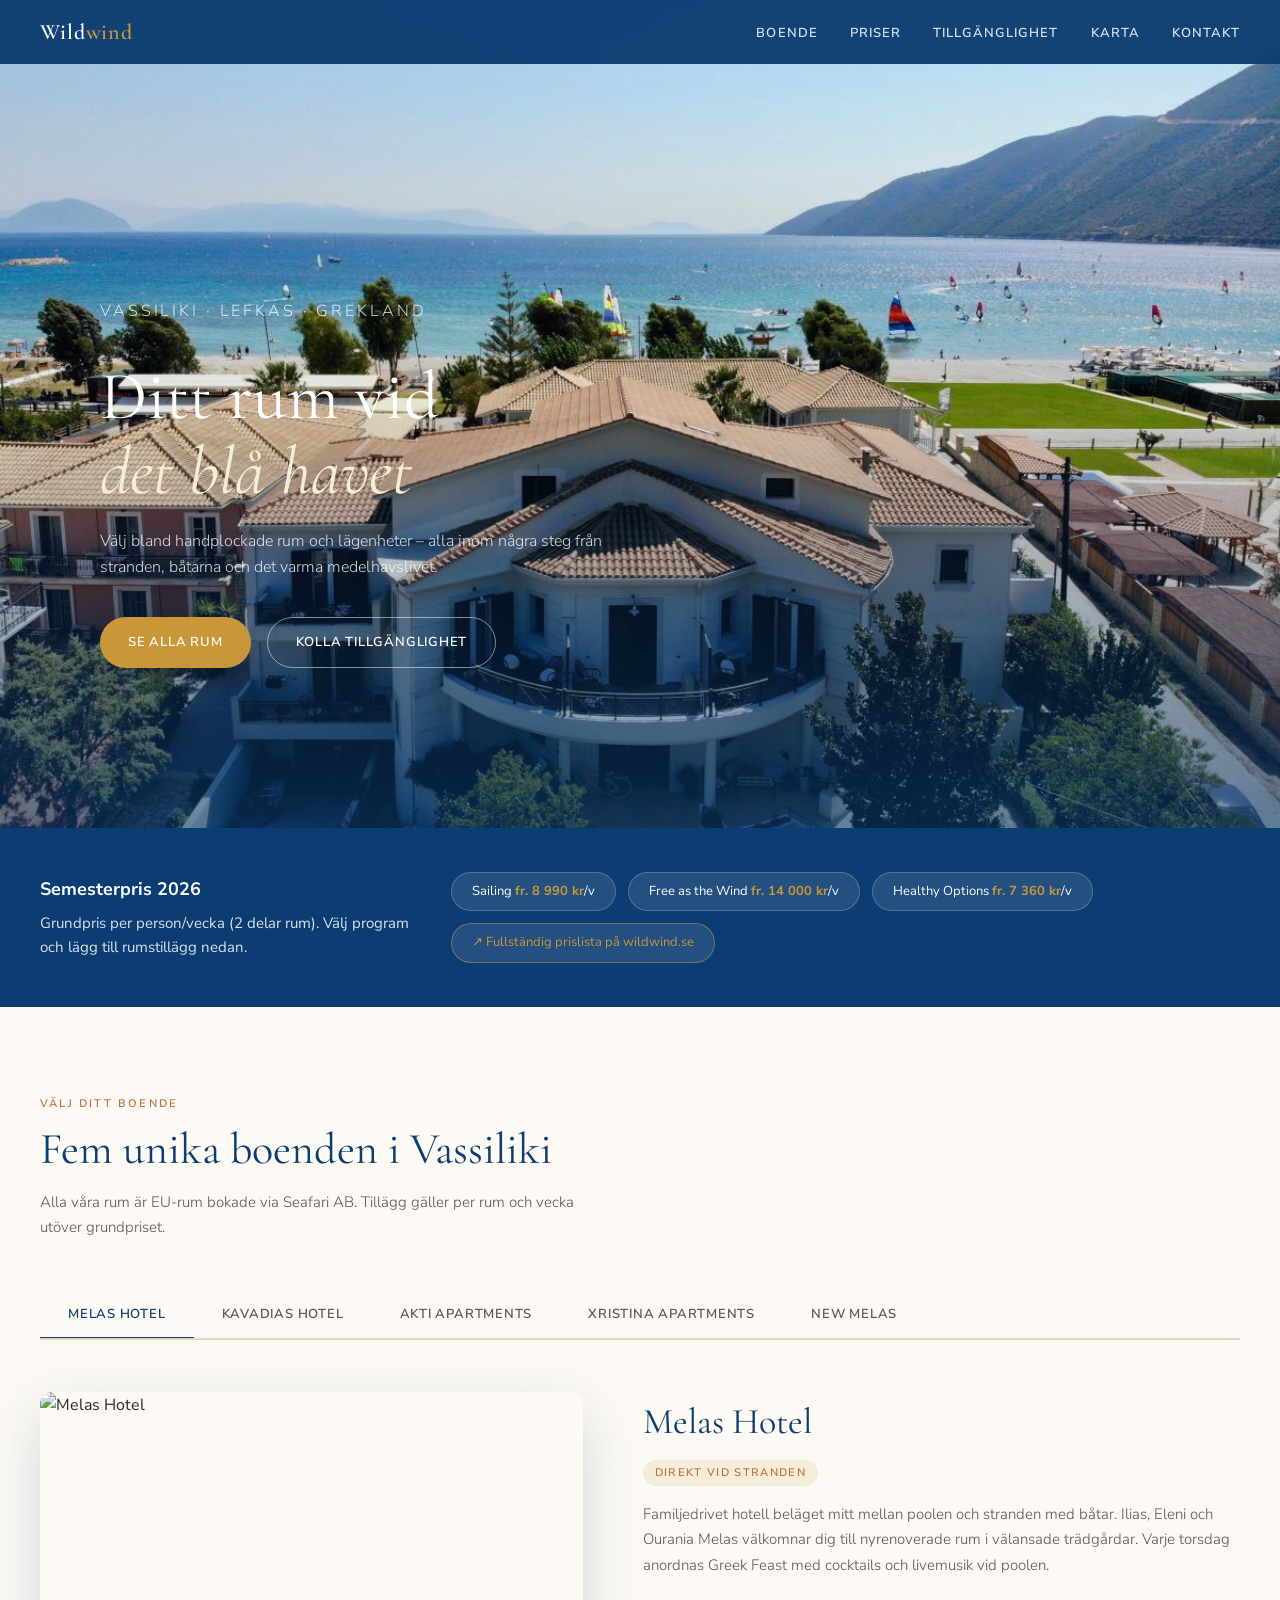
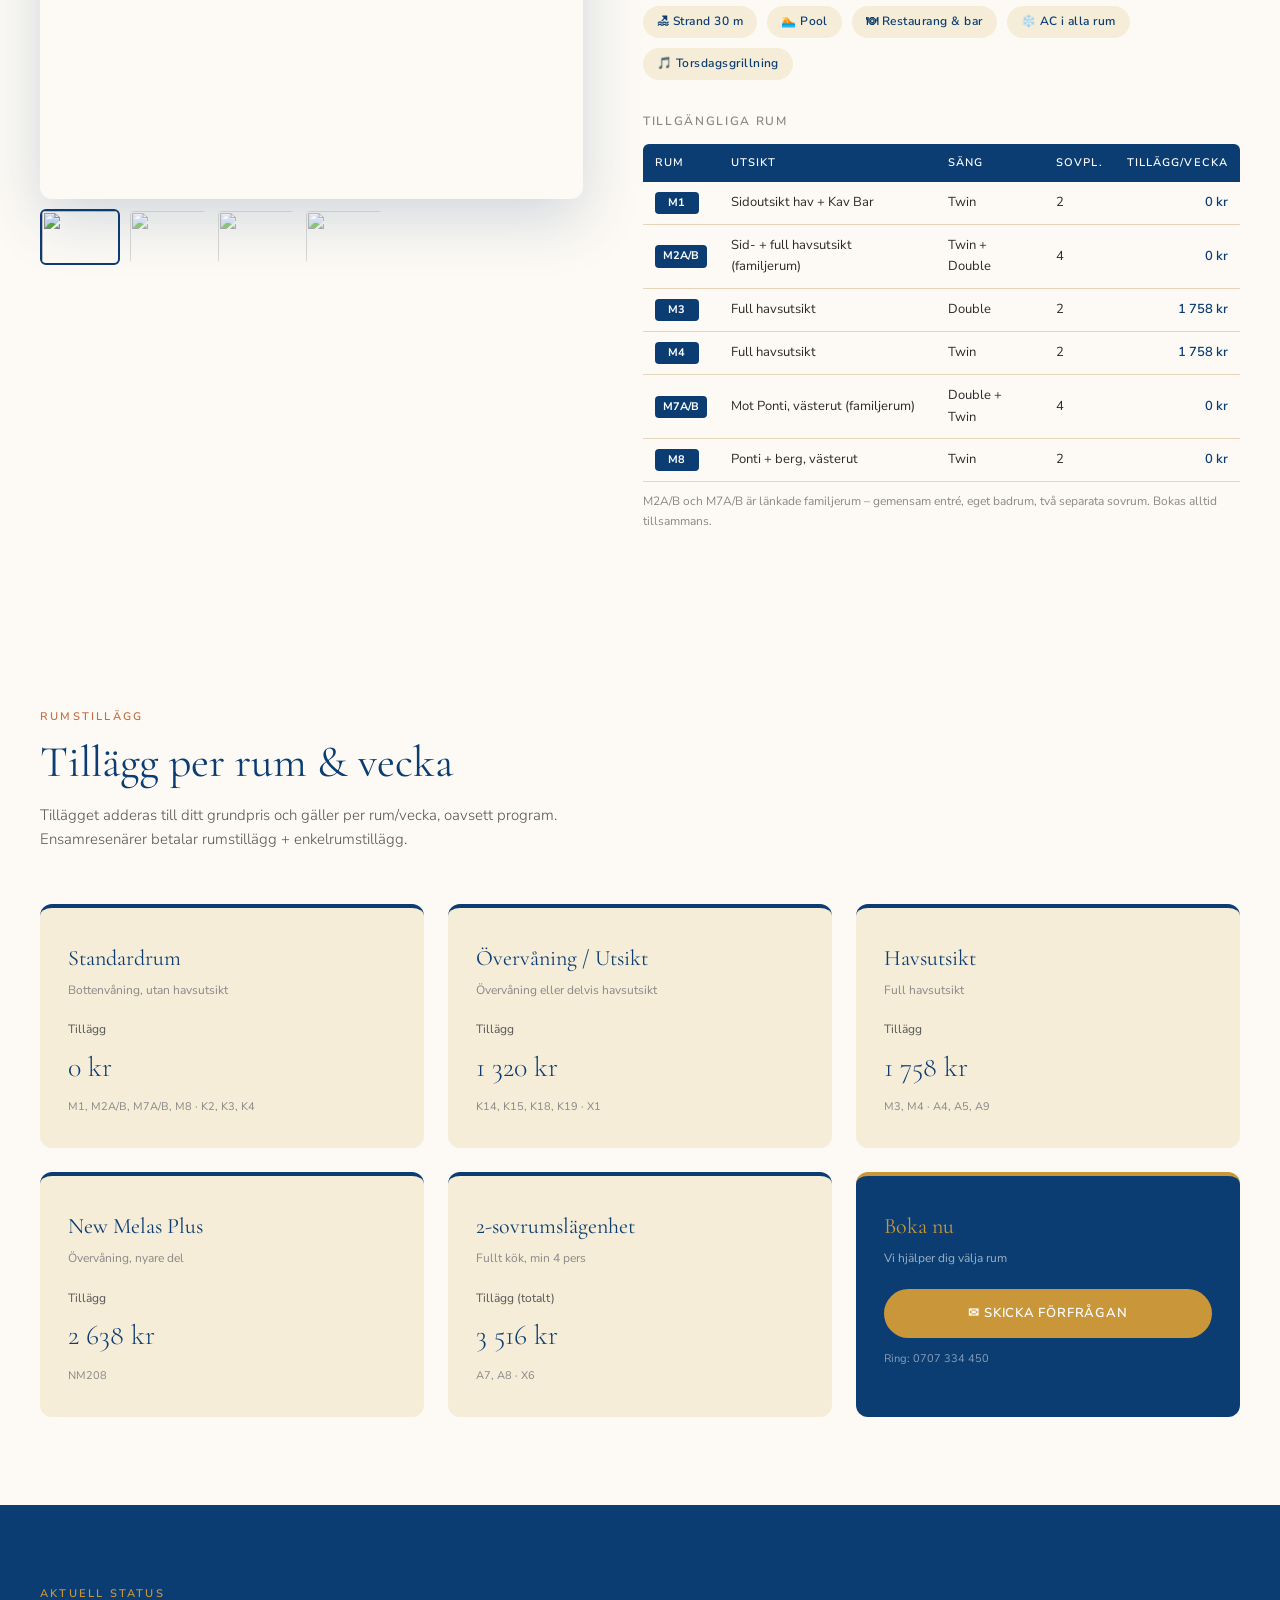
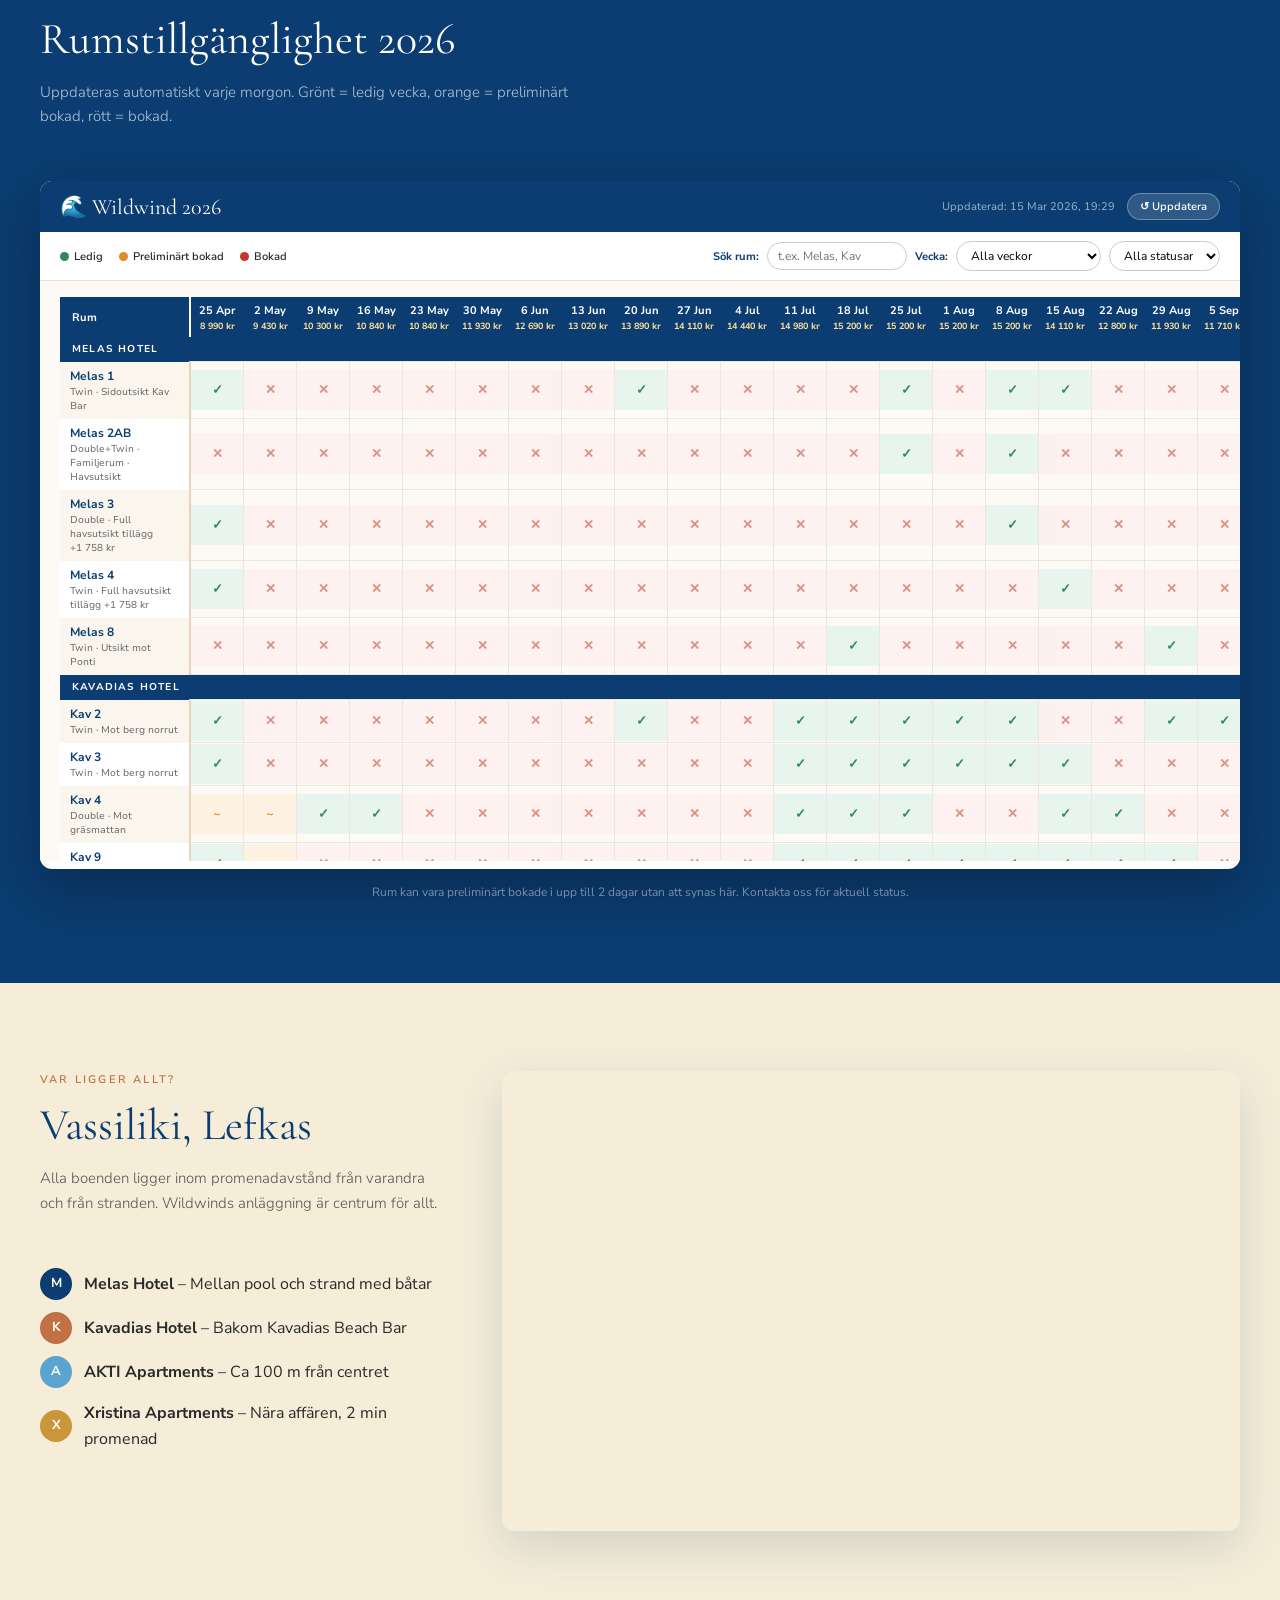
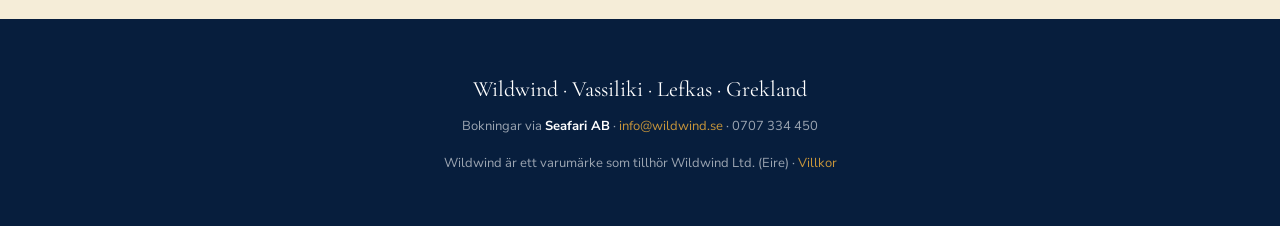
==== index.html @ 61cf1251 "Add files via upload" ====
<!DOCTYPE html>
<html lang="sv">
<head>
<meta charset="UTF-8"/>
<meta name="viewport" content="width=device-width, initial-scale=1.0"/>
<title>Wildwind – Välj ditt boende i Vassiliki</title>
<link rel="preconnect" href="https://fonts.googleapis.com"/>
<link rel="preconnect" href="https://fonts.gstatic.com" crossorigin/>
<link href="https://fonts.googleapis.com/css2?family=Cormorant+Garamond:ital,wght@0,400;0,600;1,400&family=Nunito+Sans:wght@300;400;600&display=swap" rel="stylesheet"/>
<style>
:root {
  --azure:      #0B3D72;
  --azure-mid:  #1A5C9A;
  --sky:        #5BA4CF;
  --sand:       #F5EDD8;
  --sand-dark:  #E6D5BA;
  --white:      #FDFAF5;
  --terra:      #C07245;
  --gold:       #C9963A;
  --text:       #2A2A2A;
  --text-mid:   #555;
  --text-light: #888;
  --radius:     6px;
}

*, *::before, *::after { box-sizing: border-box; margin: 0; padding: 0; }

html { scroll-behavior: smooth; }

body {
  font-family: 'Nunito Sans', sans-serif;
  background: var(--white);
  color: var(--text);
  font-size: 16px;
  line-height: 1.65;
}

/* ─── NAV ─── */
nav {
  position: fixed; top: 0; left: 0; right: 0; z-index: 100;
  background: rgba(11, 61, 114, 0.96);
  backdrop-filter: blur(8px);
  display: flex; align-items: center; justify-content: space-between;
  padding: 0 40px;
  height: 64px;
}
.nav-logo {
  font-family: 'Cormorant Garamond', serif;
  font-size: 22px; font-weight: 600;
  color: #fff; text-decoration: none;
  letter-spacing: 0.04em;
}
.nav-logo span { color: var(--gold); }
.nav-links { display: flex; gap: 32px; list-style: none; }
.nav-links a {
  color: rgba(255,255,255,0.85);
  text-decoration: none;
  font-size: 13px; font-weight: 600;
  letter-spacing: 0.08em; text-transform: uppercase;
  transition: color .2s;
}
.nav-links a:hover { color: var(--gold); }

/* ─── HERO ─── */
.hero {
  position: relative;
  height: 92vh; min-height: 560px;
  display: flex; align-items: flex-end;
  overflow: hidden;
}
.hero-img {
  position: absolute; inset: 0;
  background: url('Melas_hotel.jpg') center/cover no-repeat;
  transform: scale(1.04);
  animation: heroZoom 12s ease-out forwards;
}
@keyframes heroZoom { to { transform: scale(1); } }
.hero-overlay {
  position: absolute; inset: 0;
  background: linear-gradient(to top, rgba(11,61,114,0.60) 0%, rgba(11,61,114,0.05) 50%, transparent 100%);
}
.hero-content {
  position: relative; z-index: 2;
  padding: 0 60px 72px;
  max-width: 780px;
  animation: fadeUp 1.2s ease both;
}
@keyframes fadeUp {
  from { opacity: 0; transform: translateY(28px); }
  to   { opacity: 1; transform: translateY(0); }
}
.hero-eyebrow {
  font-size: 12px; font-weight: 600; letter-spacing: 0.18em;
  text-transform: uppercase; color: var(--gold);
  margin-bottom: 12px;
}
.hero h1 {
  font-family: 'Cormorant Garamond', serif;
  font-size: clamp(38px, 6vw, 68px);
  font-weight: 400; line-height: 1.1;
  color: #fff; margin-bottom: 18px;
}
.hero h1 em { font-style: italic; color: var(--sand); }
.hero p {
  font-size: 16px; color: rgba(255,255,255,0.82);
  max-width: 520px; margin-bottom: 36px;
  font-weight: 300;
}
.hero-ctas { display: flex; gap: 16px; flex-wrap: wrap; }
.btn {
  display: inline-flex; align-items: center; gap: 8px;
  padding: 14px 28px; border-radius: 40px;
  font-size: 13px; font-weight: 600; letter-spacing: 0.06em;
  text-decoration: none; text-transform: uppercase;
  transition: all .25s; cursor: pointer; border: none;
}
.btn-primary { background: var(--gold); color: #fff; }
.btn-primary:hover { background: #b8832e; transform: translateY(-1px); }
.btn-outline { background: transparent; color: #fff; border: 1.5px solid rgba(255,255,255,0.5); }
.btn-outline:hover { background: rgba(255,255,255,0.12); border-color: #fff; }

/* ─── SECTIONS ─── */
section { padding: 88px 40px; }
.section-inner { max-width: 1200px; margin: 0 auto; }
.section-label {
  font-size: 11px; font-weight: 600; letter-spacing: 0.2em;
  text-transform: uppercase; color: var(--terra);
  margin-bottom: 10px;
}
.section-title {
  font-family: 'Cormorant Garamond', serif;
  font-size: clamp(28px, 4vw, 44px); font-weight: 400;
  color: var(--azure); margin-bottom: 14px; line-height: 1.2;
}
.section-sub {
  font-size: 15px; color: var(--text-mid);
  max-width: 560px; margin-bottom: 52px; font-weight: 300;
}

/* ─── PRISLISTA BANNER ─── */
.price-banner {
  background: var(--azure);
  padding: 44px 40px;
}
.price-banner .section-inner {
  display: grid; grid-template-columns: 1fr 1fr 1fr;
  gap: 32px; align-items: center;
}
.price-intro { color: rgba(255,255,255,0.85); font-size: 15px; }
.price-intro strong { display: block; color: #fff; font-size: 18px; margin-bottom: 6px; }
.price-table-wrap { grid-column: 2 / 4; }
.price-strip {
  display: flex; flex-wrap: wrap; gap: 12px;
}
.price-chip {
  background: rgba(255,255,255,0.1);
  border: 1px solid rgba(255,255,255,0.2);
  border-radius: 40px; padding: 8px 20px;
  color: #fff; font-size: 13px;
}
.price-chip strong { color: var(--gold); }

/* ─── HOTEL TABS ─── */
.hotel-tabs { background: var(--white); }
.tab-nav {
  display: flex; gap: 0;
  border-bottom: 2px solid var(--sand-dark);
  margin-bottom: 52px; overflow-x: auto;
}
.tab-btn {
  padding: 14px 28px; border: none; background: none;
  font-family: 'Nunito Sans', sans-serif;
  font-size: 13px; font-weight: 600; letter-spacing: 0.06em;
  text-transform: uppercase; color: var(--text-mid);
  cursor: pointer; white-space: nowrap;
  border-bottom: 3px solid transparent; margin-bottom: -2px;
  transition: all .2s;
}
.tab-btn:hover { color: var(--azure); }
.tab-btn.active { color: var(--azure); border-bottom-color: var(--azure); }

.hotel-panel { display: none; }
.hotel-panel.active { display: grid; grid-template-columns: 1fr 1.1fr; gap: 60px; align-items: start; }

.hotel-gallery {
  position: relative; border-radius: 12px; overflow: hidden;
  aspect-ratio: 4/3;
  box-shadow: 0 20px 60px rgba(11,61,114,0.18);
}
.hotel-gallery img {
  width: 100%; height: 100%; object-fit: cover;
  transition: transform .5s ease;
}
.hotel-gallery:hover img { transform: scale(1.03); }
.gallery-thumbs {
  display: flex; gap: 8px; margin-top: 10px;
}
.gallery-thumb {
  width: 80px; height: 56px; object-fit: cover;
  border-radius: 6px; cursor: pointer; opacity: 0.65;
  transition: opacity .2s; border: 2px solid transparent;
}
.gallery-thumb.active, .gallery-thumb:hover { opacity: 1; border-color: var(--azure); }

.hotel-info h2 {
  font-family: 'Cormorant Garamond', serif;
  font-size: 36px; font-weight: 400; color: var(--azure);
  margin-bottom: 6px;
}
.hotel-badge {
  display: inline-block; background: var(--sand);
  color: var(--terra); font-size: 11px; font-weight: 600;
  letter-spacing: 0.12em; text-transform: uppercase;
  padding: 4px 12px; border-radius: 20px; margin-bottom: 16px;
}
.hotel-desc {
  font-size: 15px; color: var(--text-mid);
  line-height: 1.7; margin-bottom: 28px; font-weight: 300;
}
.hotel-features {
  display: flex; flex-wrap: wrap; gap: 10px;
  margin-bottom: 32px;
}
.feature-tag {
  background: var(--sand); color: var(--azure);
  font-size: 12px; font-weight: 600; padding: 6px 14px;
  border-radius: 20px; letter-spacing: 0.04em;
}

/* Room table */
.room-table-wrap { margin-top: 8px; }
.room-table-title {
  font-size: 12px; font-weight: 600; letter-spacing: 0.14em;
  text-transform: uppercase; color: var(--text-light);
  margin-bottom: 12px;
}
.room-table { width: 100%; border-collapse: collapse; font-size: 13px; }
.room-table thead th {
  background: var(--azure); color: #fff;
  padding: 10px 12px; text-align: left;
  font-size: 11px; font-weight: 600; letter-spacing: 0.1em; text-transform: uppercase;
}
.room-table thead th:first-child { border-radius: 6px 0 0 0; }
.room-table thead th:last-child  { border-radius: 0 6px 0 0; text-align: right; }
.room-table tbody tr { border-bottom: 1px solid var(--sand-dark); transition: background .15s; }
.room-table tbody tr:hover { background: var(--sand); }
.room-table td { padding: 10px 12px; color: var(--text); vertical-align: middle; }
.room-table td:last-child { text-align: right; font-weight: 600; color: var(--azure); }
.room-tag {
  display: inline-block;
  background: var(--azure); color: #fff;
  font-size: 11px; font-weight: 700; padding: 2px 8px;
  border-radius: 4px; min-width: 44px; text-align: center;
}
.sleeps-badge {
  display: inline-flex; align-items: center; gap: 4px;
  font-size: 12px; color: var(--text-mid);
}
.note-season {
  font-size: 12px; color: var(--terra); font-weight: 600;
  margin-top: 10px; padding: 8px 12px;
  background: rgba(192,114,69,0.08); border-radius: 6px;
  border-left: 3px solid var(--terra);
}

/* ─── MAP ─── */
.map-section { background: var(--sand); padding: 88px 40px; }
.map-grid {
  display: grid; grid-template-columns: 1fr 1.8fr;
  gap: 52px; align-items: start;
}
.map-frame {
  border-radius: 12px; overflow: hidden;
  box-shadow: 0 16px 48px rgba(11,61,114,0.15);
  height: 460px;
}
.map-frame iframe { width: 100%; height: 100%; border: 0; }

/* ─── AVAILABILITY ─── */
.avail-section { background: var(--azure); padding: 80px 40px; }
.avail-section .section-title { color: #fff; }
.avail-section .section-sub { color: rgba(255,255,255,0.7); }
.avail-section .section-label { color: var(--gold); }
.avail-frame {
  border-radius: 12px; overflow: hidden;
  background: #fff;
  box-shadow: 0 20px 60px rgba(0,0,0,0.3);
}
.avail-frame iframe { width: 100%; height: 680px; border: 0; }

/* ─── PRISER SEKTION ─── */
.prices-section { background: var(--white); }
.prices-grid {
  display: grid; grid-template-columns: repeat(3, 1fr);
  gap: 24px; margin-top: 12px;
}
.price-card {
  background: var(--sand);
  border-radius: 12px; padding: 32px 28px;
  border-top: 4px solid var(--azure);
  transition: transform .2s, box-shadow .2s;
}
.price-card:hover { transform: translateY(-4px); box-shadow: 0 12px 40px rgba(11,61,114,0.12); }
.price-card-name {
  font-family: 'Cormorant Garamond', serif;
  font-size: 22px; color: var(--azure); margin-bottom: 4px;
}
.price-card-type { font-size: 12px; color: var(--text-light); margin-bottom: 20px; }
.price-card-from { font-size: 12px; color: var(--text-mid); margin-bottom: 4px; }
.price-card-amount {
  font-size: 28px; font-weight: 300; color: var(--azure);
  font-family: 'Cormorant Garamond', serif;
}
.price-card-amount sup { font-size: 14px; }
.price-card-note { font-size: 11px; color: var(--text-light); margin-top: 8px; }

/* ─── FOOTER ─── */
footer {
  background: #071E3D; color: rgba(255,255,255,0.6);
  padding: 52px 40px; text-align: center;
  font-size: 13px;
}
footer a { color: var(--gold); text-decoration: none; }
footer strong { color: #fff; }

/* ─── RESPONSIVE ─── */
@media (max-width: 900px) {
  .hotel-panel.active { grid-template-columns: 1fr; }
  .map-grid { grid-template-columns: 1fr; }
  .price-banner .section-inner { grid-template-columns: 1fr; }
  .price-table-wrap { grid-column: 1; }
  .prices-grid { grid-template-columns: 1fr 1fr; }
  nav { padding: 0 20px; }
  .hero-content { padding: 0 24px 56px; }
  section { padding: 60px 24px; }
}
@media (max-width: 600px) {
  .prices-grid { grid-template-columns: 1fr; }
  .tab-btn { padding: 12px 16px; font-size: 11px; }
  .nav-links { display: none; }
}
</style>
</head>
<body>

<!-- NAV -->
<nav>
  <a class="nav-logo" href="#">Wild<span>wind</span></a>
  <ul class="nav-links">
    <li><a href="#boende">Boende</a></li>
    <li><a href="#priser">Priser</a></li>
    <li><a href="#tillganglighet">Tillgänglighet</a></li>
    <li><a href="#karta">Karta</a></li>
    <li><a href="mailto:info@wildwind.se">Kontakt</a></li>
  </ul>
</nav>

<!-- HERO -->
<section class="hero">
  <div class="hero-img"></div>
  <div class="hero-overlay"></div>
  <div class="hero-content">
    <p class="hero-eyebrow">Vassiliki · Lefkas · Grekland</p>
    <h1>Ditt rum vid<br/><em>det blå havet</em></h1>
    <p>Välj bland handplockade rum och lägenheter – alla inom några steg från stranden, båtarna och det varma medelhavslivet.</p>
    <div class="hero-ctas">
      <a href="#boende" class="btn btn-primary">Se alla rum</a>
      <a href="#tillganglighet" class="btn btn-outline">Kolla tillgänglighet</a>
    </div>
  </div>
</section>

<!-- PRISBANNER -->
<div class="price-banner">
  <div class="section-inner">
    <div class="price-intro">
      <strong>Semesterpris 2026</strong>
      Grundpris per person/vecka (2 delar rum). Välj program och lägg till rumstillägg nedan.
    </div>
    <div class="price-table-wrap">
      <div class="price-strip">
        <div class="price-chip">Sailing <strong>fr. 8 990 kr</strong>/v</div>
        <div class="price-chip">Free as the Wind <strong>fr. 14 000 kr</strong>/v</div>
        <div class="price-chip">Healthy Options <strong>fr. 7 360 kr</strong>/v</div>
        <div class="price-chip" style="border-color:rgba(201,150,58,0.5);">
          <a href="https://wildwind.se/sommar-segling-semester-priser" target="_blank" style="color:var(--gold);text-decoration:none;">
            ↗ Fullständig prislista på wildwind.se
          </a>
        </div>
      </div>
    </div>
  </div>
</div>

<!-- BOENDE -->
<section class="hotel-tabs" id="boende">
  <div class="section-inner">
    <p class="section-label">Välj ditt boende</p>
    <h2 class="section-title">Fem unika boenden i Vassiliki</h2>
    <p class="section-sub">Alla våra rum är EU-rum bokade via Seafari AB. Tillägg gäller per rum och vecka utöver grundpriset.</p>

    <div class="tab-nav">
      <button class="tab-btn active" onclick="showTab('melas',this)">Melas Hotel</button>
      <button class="tab-btn" onclick="showTab('kavadias',this)">Kavadias Hotel</button>
      <button class="tab-btn" onclick="showTab('akti',this)">AKTI Apartments</button>
      <button class="tab-btn" onclick="showTab('xristina',this)">Xristina Apartments</button>
      <button class="tab-btn" onclick="showTab('newmelas',this)">New Melas</button>
    </div>

    <!-- MELAS -->
    <div id="tab-melas" class="hotel-panel active">
      <div>
        <div class="hotel-gallery">
          <img id="melas-main" src="https://388cb386b0d7908468c4-d7f86a40e40caa5d570fbd7e2287a9d8.ssl.cf3.rackcdn.com/images/accommodation/520x340/09042-melas.jpg" alt="Melas Hotel"/>
        </div>
        <div class="gallery-thumbs">
          <img class="gallery-thumb active" src="https://388cb386b0d7908468c4-d7f86a40e40caa5d570fbd7e2287a9d8.ssl.cf3.rackcdn.com/images/accommodation/520x340/09042-melas.jpg" onclick="swapImg('melas-main',this)" alt=""/>
          <img class="gallery-thumb" src="https://388cb386b0d7908468c4-d7f86a40e40caa5d570fbd7e2287a9d8.ssl.cf3.rackcdn.com/images/accommodation/520x340/09043-melas.jpg" onclick="swapImg('melas-main',this)" alt=""/>
          <img class="gallery-thumb" src="https://388cb386b0d7908468c4-d7f86a40e40caa5d570fbd7e2287a9d8.ssl.cf3.rackcdn.com/images/accommodation/520x340/03449-melas.jpg" onclick="swapImg('melas-main',this)" alt=""/>
          <img class="gallery-thumb" src="https://388cb386b0d7908468c4-d7f86a40e40caa5d570fbd7e2287a9d8.ssl.cf3.rackcdn.com/images/accommodation/520x340/03462-melas.jpg" onclick="swapImg('melas-main',this)" alt=""/>
        </div>
      </div>
      <div class="hotel-info">
        <h2>Melas Hotel</h2>
        <span class="hotel-badge">Direkt vid stranden</span>
        <p class="hotel-desc">Familjedrivet hotell beläget mitt mellan poolen och stranden med båtar. Ilias, Eleni och Ourania Melas välkomnar dig till nyrenoverade rum i välansade trädgårdar. Varje torsdag anordnas Greek Feast med cocktails och livemusik vid poolen.</p>
        <div class="hotel-features">
          <span class="feature-tag">🏖 Strand 30 m</span>
          <span class="feature-tag">🏊 Pool</span>
          <span class="feature-tag">🍽 Restaurang & bar</span>
          <span class="feature-tag">❄️ AC i alla rum</span>
          <span class="feature-tag">🎵 Torsdagsgrillning</span>
        </div>
        <div class="room-table-wrap">
          <p class="room-table-title">Tillgängliga rum</p>
          <table class="room-table">
            <thead>
              <tr><th>Rum</th><th>Utsikt</th><th>Säng</th><th>Sovpl.</th><th>Tillägg/vecka</th></tr>
            </thead>
            <tbody>
              <tr><td><span class="room-tag">M1</span></td><td>Sidoutsikt hav + Kav Bar</td><td>Twin</td><td>2</td><td>0 kr</td></tr>
              <tr><td><span class="room-tag">M2A/B</span></td><td>Sid- + full havsutsikt (familjerum)</td><td>Twin + Double</td><td>4</td><td>0 kr</td></tr>
              <tr><td><span class="room-tag">M3</span></td><td>Full havsutsikt</td><td>Double</td><td>2</td><td>1 758 kr</td></tr>
              <tr><td><span class="room-tag">M4</span></td><td>Full havsutsikt</td><td>Twin</td><td>2</td><td>1 758 kr</td></tr>
              <tr><td><span class="room-tag">M7A/B</span></td><td>Mot Ponti, västerut (familjerum)</td><td>Double + Twin</td><td>4</td><td>0 kr</td></tr>
              <tr><td><span class="room-tag">M8</span></td><td>Ponti + berg, västerut</td><td>Twin</td><td>2</td><td>0 kr</td></tr>
            </tbody>
          </table>
          <p style="font-size:12px;color:var(--text-light);margin-top:10px;">M2A/B och M7A/B är länkade familjerum – gemensam entré, eget badrum, två separata sovrum. Bokas alltid tillsammans.</p>
        </div>
      </div>
    </div>

    <!-- KAVADIAS -->
    <div id="tab-kavadias" class="hotel-panel">
      <div>
        <div class="hotel-gallery">
          <img id="kav-main" src="https://388cb386b0d7908468c4-d7f86a40e40caa5d570fbd7e2287a9d8.ssl.cf3.rackcdn.com/images/accommodation/520x340/09212-kavadias.jpg" alt="Kavadias"/>
        </div>
        <div class="gallery-thumbs">
          <img class="gallery-thumb active" src="https://388cb386b0d7908468c4-d7f86a40e40caa5d570fbd7e2287a9d8.ssl.cf3.rackcdn.com/images/accommodation/520x340/09212-kavadias.jpg" onclick="swapImg('kav-main',this)" alt=""/>
          <img class="gallery-thumb" src="https://388cb386b0d7908468c4-d7f86a40e40caa5d570fbd7e2287a9d8.ssl.cf3.rackcdn.com/images/accommodation/520x340/09214-kavadias.jpg" onclick="swapImg('kav-main',this)" alt=""/>
          <img class="gallery-thumb" src="https://388cb386b0d7908468c4-d7f86a40e40caa5d570fbd7e2287a9d8.ssl.cf3.rackcdn.com/images/accommodation/520x340/09226-kavadias.jpg" onclick="swapImg('kav-main',this)" alt=""/>
          <img class="gallery-thumb" src="https://388cb386b0d7908468c4-d7f86a40e40caa5d570fbd7e2287a9d8.ssl.cf3.rackcdn.com/images/accommodation/520x340/09289-kavadias.jpg" onclick="swapImg('kav-main',this)" alt=""/>
        </div>
      </div>
      <div class="hotel-info">
        <h2>Kavadias Hotel</h2>
        <span class="hotel-badge">Strandläge</span>
        <p class="hotel-desc">Familjedrivet hotell bakom Kavadias Beach Bar – Nikos, Effy och Kryssa skapar en varm och välkomnande stämning. Effy's dagliga grekiska specialrätter är legendariska. Kavadias Beach Bar-terrassen med havsutsikt är hjärtat av semesterveckorna – varje tisdag bjuds det på BBQ och livemusik.</p>
        <div class="hotel-features">
          <span class="feature-tag">🏖 Strand 10 m</span>
          <span class="feature-tag">🍹 Beach Bar</span>
          <span class="feature-tag">🥩 Tirsdagsgrill</span>
          <span class="feature-tag">❄️ AC i alla rum</span>
          <span class="feature-tag">🌊 Havsutsikt från baren</span>
        </div>
        <div class="room-table-wrap">
          <p class="room-table-title">Tillgängliga rum</p>
          <table class="room-table">
            <thead>
              <tr><th>Rum</th><th>Utsikt</th><th>Säng</th><th>Sovpl.</th><th>Tillägg/vecka</th></tr>
            </thead>
            <tbody>
              <tr><td><span class="room-tag">K2</span></td><td>Ingen utsikt, baksida</td><td>Small Double</td><td>2</td><td>0 kr</td></tr>
              <tr><td><span class="room-tag">K3</span></td><td>Ingen utsikt, baksida</td><td>Twin (litet)</td><td>2</td><td>0 kr</td></tr>
              <tr><td><span class="room-tag">K4</span></td><td>Sidoutsikt mot trädgård</td><td>Double</td><td>2</td><td>0 kr</td></tr>
              <tr><td><span class="room-tag">K14</span></td><td>Pool + berg västerut</td><td>Double</td><td>2</td><td>1 320 kr</td></tr>
              <tr><td><span class="room-tag">K15</span></td><td>Pool + berg, delar balkong K14</td><td>Double</td><td>2</td><td>1 320 kr</td></tr>
              <tr><td><span class="room-tag">K18</span></td><td>Havsutsikt över Kav Bar</td><td>Twin</td><td>2</td><td>1 320 kr</td></tr>
              <tr><td><span class="room-tag">K19</span></td><td>Sidoutsikt mot hav + byn</td><td>Twin</td><td>2</td><td>1 320 kr</td></tr>
            </tbody>
          </table>
        </div>
      </div>
    </div>

    <!-- AKTI -->
    <div id="tab-akti" class="hotel-panel">
      <div>
        <div class="hotel-gallery">
          <img id="akti-main" src="https://388cb386b0d7908468c4-d7f86a40e40caa5d570fbd7e2287a9d8.ssl.cf3.rackcdn.com/images/accommodation/520x340/03716-akti.jpg" alt="AKTI"/>
        </div>
        <div class="gallery-thumbs">
          <img class="gallery-thumb active" src="https://388cb386b0d7908468c4-d7f86a40e40caa5d570fbd7e2287a9d8.ssl.cf3.rackcdn.com/images/accommodation/520x340/03716-akti.jpg" onclick="swapImg('akti-main',this)" alt=""/>
          <img class="gallery-thumb" src="https://388cb386b0d7908468c4-d7f86a40e40caa5d570fbd7e2287a9d8.ssl.cf3.rackcdn.com/images/accommodation/520x340/03718-akti.jpg" onclick="swapImg('akti-main',this)" alt=""/>
          <img class="gallery-thumb" src="https://388cb386b0d7908468c4-d7f86a40e40caa5d570fbd7e2287a9d8.ssl.cf3.rackcdn.com/images/accommodation/520x340/03735-akti.jpg" onclick="swapImg('akti-main',this)" alt=""/>
          <img class="gallery-thumb" src="https://388cb386b0d7908468c4-d7f86a40e40caa5d570fbd7e2287a9d8.ssl.cf3.rackcdn.com/images/accommodation/520x340/03736-akti.jpg" onclick="swapImg('akti-main',this)" alt=""/>
        </div>
      </div>
      <div class="hotel-info">
        <h2>AKTI Apartments</h2>
        <span class="hotel-badge">Ca 100 m från centret</span>
        <p class="hotel-desc">AKTI erbjuder en lugnare tillvaro med egna köks- och matlagingsmöjligheter – perfekt för familjer eller om du vill ha lite extra utrymme. Studios på övervåningen och rymliga 2-sovrumslägenheter med fullt kök på bottenvåningen. Olivlunden och trädgårdsatmosfären ger en äkta grekisk känsla.</p>
        <div class="hotel-features">
          <span class="feature-tag">🌿 Trädgårdsläge</span>
          <span class="feature-tag">🍳 Fullt kök (A7/A8)</span>
          <span class="feature-tag">👨‍👩‍👧 Familjevänligt</span>
          <span class="feature-tag">❄️ AC</span>
          <span class="feature-tag">🏖 Strand 5 min</span>
        </div>
        <div class="room-table-wrap">
          <p class="room-table-title">Tillgängliga rum</p>
          <table class="room-table">
            <thead>
              <tr><th>Rum</th><th>Typ</th><th>Säng</th><th>Sovpl.</th><th>Tillägg/vecka</th></tr>
            </thead>
            <tbody>
              <tr><td><span class="room-tag">A4</span></td><td>Studio, pentry, övervåning</td><td>Twin</td><td>2</td><td>1 758 kr</td></tr>
              <tr><td><span class="room-tag">A5</span></td><td>Studio, pentry, övervåning</td><td>Twin</td><td>2</td><td>1 758 kr</td></tr>
              <tr><td><span class="room-tag">A9</span></td><td>1-sovrum lgh, pentry</td><td>Twin + extra i hall</td><td>2–3</td><td>1 758 kr</td></tr>
              <tr><td><span class="room-tag">A7</span></td><td>2-sovrum lgh, fullt kök</td><td>Double + Twin + extra</td><td>4–5</td><td>3 516 kr</td></tr>
              <tr><td><span class="room-tag">A8</span></td><td>2-sovrum lgh, fullt kök</td><td>Double + Twin + extra</td><td>4–5</td><td>3 516 kr</td></tr>
            </tbody>
          </table>
          <p style="font-size:12px;color:var(--text-light);margin-top:10px;">A7 och A8 kräver minst 4 personer (2-sovrumslägenhet).</p>
        </div>
      </div>
    </div>

    <!-- XRISTINA -->
    <div id="tab-xristina" class="hotel-panel">
      <div>
        <div class="hotel-gallery">
          <img id="xr-main" src="https://388cb386b0d7908468c4-d7f86a40e40caa5d570fbd7e2287a9d8.ssl.cf3.rackcdn.com/images/accommodation/520x340/09257-xristina.jpg" alt="Xristina"/>
        </div>
        <div class="gallery-thumbs">
          <img class="gallery-thumb active" src="https://388cb386b0d7908468c4-d7f86a40e40caa5d570fbd7e2287a9d8.ssl.cf3.rackcdn.com/images/accommodation/520x340/09257-xristina.jpg" onclick="swapImg('xr-main',this)" alt=""/>
          <img class="gallery-thumb" src="https://388cb386b0d7908468c4-d7f86a40e40caa5d570fbd7e2287a9d8.ssl.cf3.rackcdn.com/images/accommodation/520x340/09295-xristina.jpg" onclick="swapImg('xr-main',this)" alt=""/>
          <img class="gallery-thumb" src="https://388cb386b0d7908468c4-d7f86a40e40caa5d570fbd7e2287a9d8.ssl.cf3.rackcdn.com/images/accommodation/520x340/09305-xristina.jpg" onclick="swapImg('xr-main',this)" alt=""/>
        </div>
      </div>
      <div class="hotel-info">
        <h2>Xristina Apartments</h2>
        <span class="hotel-badge">Säsong: 13 juli – 15 sept</span>
        <p class="hotel-desc">Xristinas lägenheter ligger ett par minuters promenad från centret – nära affären och stranden. Lugnt läge med trädgårdsvy åt norr. Perfekt för dig som vill ha lite privatliv och självhushåll med enkel tillgång till allt Vassiliki erbjuder.</p>
        <div class="hotel-features">
          <span class="feature-tag">🌿 Trädgårdsläge</span>
          <span class="feature-tag">🏪 Nära affär</span>
          <span class="feature-tag">🏖 Strand 5 min</span>
          <span class="feature-tag">🍳 Kitchenette</span>
        </div>
        <div class="room-table-wrap">
          <p class="room-table-title">Tillgängliga rum</p>
          <table class="room-table">
            <thead>
              <tr><th>Rum</th><th>Typ</th><th>Säng</th><th>Sovpl.</th><th>Tillägg/vecka</th></tr>
            </thead>
            <tbody>
              <tr><td><span class="room-tag">X1</span></td><td>Studio, pentry, havsutsikt på avstånd</td><td>Twin</td><td>2–3</td><td>1 320 kr</td></tr>
              <tr><td><span class="room-tag">X6</span></td><td>1-sovrum lgh, kitchenette, trädgård norr</td><td>Double + 2 enklar i lounge</td><td>4</td><td>3 516 kr</td></tr>
            </tbody>
          </table>
          <div class="note-season">⚠️ Xristina är tillgänglig 13 juli – 15 september. X6 bokas för minst 4 personer.</div>
        </div>
      </div>
    </div>

    <!-- NEW MELAS -->
    <div id="tab-newmelas" class="hotel-panel">
      <div>
        <div class="hotel-gallery">
          <img id="nm-main" src="https://388cb386b0d7908468c4-d7f86a40e40caa5d570fbd7e2287a9d8.ssl.cf3.rackcdn.com/images/accommodation/520x340/09042-melas.jpg" alt="New Melas"/>
        </div>
      </div>
      <div class="hotel-info">
        <h2>New Melas</h2>
        <span class="hotel-badge">Övervåning, stora huset</span>
        <p class="hotel-desc">New Melas är den nyare delen av Melas-anläggningen. NM208 ligger på övervåningen i stora huset med utsikt mot bergen bakåt – ett lugnt och väl inrett rum för dig som söker lite extra komfort och höjdläge.</p>
        <div class="hotel-features">
          <span class="feature-tag">🏔 Bergutsikt</span>
          <span class="feature-tag">❄️ AC</span>
          <span class="feature-tag">🏊 Tillgång till Melas pool</span>
          <span class="feature-tag">🍽 Restaurang ingår</span>
        </div>
        <div class="room-table-wrap">
          <p class="room-table-title">Tillgängliga rum</p>
          <table class="room-table">
            <thead>
              <tr><th>Rum</th><th>Utsikt</th><th>Säng</th><th>Sovpl.</th><th>Tillägg/vecka</th></tr>
            </thead>
            <tbody>
              <tr><td><span class="room-tag">NM208</span></td><td>Bergutsikt bakåt</td><td>Double</td><td>2</td><td>2 638 kr</td></tr>
            </tbody>
          </table>
        </div>
      </div>
    </div>

  </div>
</section>

<!-- PRISER -->
<section class="prices-section" id="priser">
  <div class="section-inner">
    <p class="section-label">Rumstillägg</p>
    <h2 class="section-title">Tillägg per rum &amp; vecka</h2>
    <p class="section-sub">Tillägget adderas till ditt grundpris och gäller per rum/vecka, oavsett program. Ensamresenärer betalar rumstillägg + enkelrumstillägg.</p>
    <div class="prices-grid">
      <div class="price-card">
        <div class="price-card-name">Standardrum</div>
        <div class="price-card-type">Bottenvåning, utan havsutsikt</div>
        <div class="price-card-from">Tillägg</div>
        <div class="price-card-amount">0 kr</div>
        <div class="price-card-note">M1, M2A/B, M7A/B, M8 · K2, K3, K4</div>
      </div>
      <div class="price-card">
        <div class="price-card-name">Övervåning / Utsikt</div>
        <div class="price-card-type">Övervåning eller delvis havsutsikt</div>
        <div class="price-card-from">Tillägg</div>
        <div class="price-card-amount">1 320 kr</div>
        <div class="price-card-note">K14, K15, K18, K19 · X1</div>
      </div>
      <div class="price-card">
        <div class="price-card-name">Havsutsikt</div>
        <div class="price-card-type">Full havsutsikt</div>
        <div class="price-card-from">Tillägg</div>
        <div class="price-card-amount">1 758 kr</div>
        <div class="price-card-note">M3, M4 · A4, A5, A9</div>
      </div>
      <div class="price-card">
        <div class="price-card-name">New Melas Plus</div>
        <div class="price-card-type">Övervåning, nyare del</div>
        <div class="price-card-from">Tillägg</div>
        <div class="price-card-amount">2 638 kr</div>
        <div class="price-card-note">NM208</div>
      </div>
      <div class="price-card">
        <div class="price-card-name">2-sovrumslägenhet</div>
        <div class="price-card-type">Fullt kök, min 4 pers</div>
        <div class="price-card-from">Tillägg (totalt)</div>
        <div class="price-card-amount">3 516 kr</div>
        <div class="price-card-note">A7, A8 · X6</div>
      </div>
      <div class="price-card" style="border-top-color:var(--gold);background:var(--azure);">
        <div class="price-card-name" style="color:var(--gold);">Boka nu</div>
        <div class="price-card-type" style="color:rgba(255,255,255,0.6);">Vi hjälper dig välja rum</div>
        <div style="margin-top:20px;">
          <a href="mailto:info@wildwind.se" class="btn btn-primary" style="width:100%;justify-content:center;">✉ Skicka förfrågan</a>
        </div>
        <div class="price-card-note" style="color:rgba(255,255,255,0.5);margin-top:12px;">Ring: 0707 334 450</div>
      </div>
    </div>
  </div>
</section>
<section class="avail-section" id="tillganglighet">
  <div class="section-inner">
    <p class="section-label">Aktuell status</p>
    <h2 class="section-title">Rumstillgänglighet 2026</h2>
    <p class="section-sub">Uppdateras automatiskt varje morgon. Grönt = ledig vecka, orange = preliminärt bokad, rött = bokad.</p>
    <div class="avail-frame" style="margin-top:32px;">
      <iframe src="availability.html" title="Tillgänglighetskalender"></iframe>
    </div>
    <p style="font-size:12px;color:rgba(255,255,255,0.45);margin-top:14px;text-align:center;">
      Rum kan vara preliminärt bokade i upp till 2 dagar utan att synas här. Kontakta oss för aktuell status.
    </p>
  </div>
</section>
<section class="map-section" id="karta">
  <div class="section-inner">
    <div class="map-grid">
      <div>
        <p class="section-label">Var ligger allt?</p>
        <h2 class="section-title">Vassiliki, Lefkas</h2>
        <p class="section-sub">Alla boenden ligger inom promenadavstånd från varandra och från stranden. Wildwinds anläggning är centrum för allt.</p>
        <div style="margin-top:24px;display:flex;flex-direction:column;gap:12px;">
          <div style="display:flex;align-items:center;gap:12px;">
            <span style="width:32px;height:32px;background:var(--azure);border-radius:50%;display:flex;align-items:center;justify-content:center;color:#fff;font-size:13px;font-weight:700;flex-shrink:0;">M</span>
            <div><strong>Melas Hotel</strong> – Mellan pool och strand med båtar</div>
          </div>
          <div style="display:flex;align-items:center;gap:12px;">
            <span style="width:32px;height:32px;background:var(--terra);border-radius:50%;display:flex;align-items:center;justify-content:center;color:#fff;font-size:13px;font-weight:700;flex-shrink:0;">K</span>
            <div><strong>Kavadias Hotel</strong> – Bakom Kavadias Beach Bar</div>
          </div>
          <div style="display:flex;align-items:center;gap:12px;">
            <span style="width:32px;height:32px;background:var(--sky);border-radius:50%;display:flex;align-items:center;justify-content:center;color:#fff;font-size:13px;font-weight:700;flex-shrink:0;">A</span>
            <div><strong>AKTI Apartments</strong> – Ca 100 m från centret</div>
          </div>
          <div style="display:flex;align-items:center;gap:12px;">
            <span style="width:32px;height:32px;background:var(--gold);border-radius:50%;display:flex;align-items:center;justify-content:center;color:#fff;font-size:13px;font-weight:700;flex-shrink:0;">X</span>
            <div><strong>Xristina Apartments</strong> – Nära affären, 2 min promenad</div>
          </div>
        </div>
      </div>
      <div class="map-frame">
        <iframe
          src="https://www.google.com/maps/embed?pb=!1m14!1m12!1m3!1d1500!2d20.5986!3d38.6270!2m3!1f0!2f0!3f0!3m2!1i1024!2i768!4f13.1!5e0!3m2!1ssv!2sse!4v1700000000000!5m2!1ssv!2sse&q=Vassiliki+Beach+Lefkada+Greece"
          allowfullscreen="" loading="lazy"
          referrerpolicy="no-referrer-when-downgrade">
        </iframe>
      </div>
    </div>
  </div>
</section>

<!-- FOOTER -->
<footer>
  <p style="font-family:'Cormorant Garamond',serif;font-size:22px;color:#fff;margin-bottom:8px;">Wildwind · Vassiliki · Lefkas · Grekland</p>
  <p>Bokningar via <strong>Seafari AB</strong> · <a href="mailto:info@wildwind.se">info@wildwind.se</a> · 0707 334 450</p>
  <p style="margin-top:16px;">Wildwind är ett varumärke som tillhör Wildwind Ltd. (Eire) · <a href="https://wildwind.se/terms_and_conditions" target="_blank">Villkor</a></p>
</footer>

<script>
function showTab(name, btn) {
  document.querySelectorAll('.hotel-panel').forEach(p => p.classList.remove('active'));
  document.querySelectorAll('.tab-btn').forEach(b => b.classList.remove('active'));
  document.getElementById('tab-' + name).classList.add('active');
  btn.classList.add('active');
}

function swapImg(mainId, thumb) {
  document.getElementById(mainId).src = thumb.src;
  thumb.closest('.hotel-info, .hotel-panel').querySelectorAll('.gallery-thumb').forEach(t => t.classList.remove('active'));
  // find thumbs in same panel
  const panel = thumb.closest('.hotel-panel');
  if (panel) panel.querySelectorAll('.gallery-thumb').forEach(t => t.classList.remove('active'));
  thumb.classList.add('active');
}

// Animate on scroll
const observer = new IntersectionObserver((entries) => {
  entries.forEach(e => {
    if (e.isIntersecting) {
      e.target.style.opacity = '1';
      e.target.style.transform = 'translateY(0)';
    }
  });
}, { threshold: 0.1 });

document.querySelectorAll('.price-card, .hotel-panel').forEach(el => {
  el.style.opacity = '0';
  el.style.transform = 'translateY(20px)';
  el.style.transition = 'opacity .5s ease, transform .5s ease';
  observer.observe(el);
});
</script>
</body>
</html>
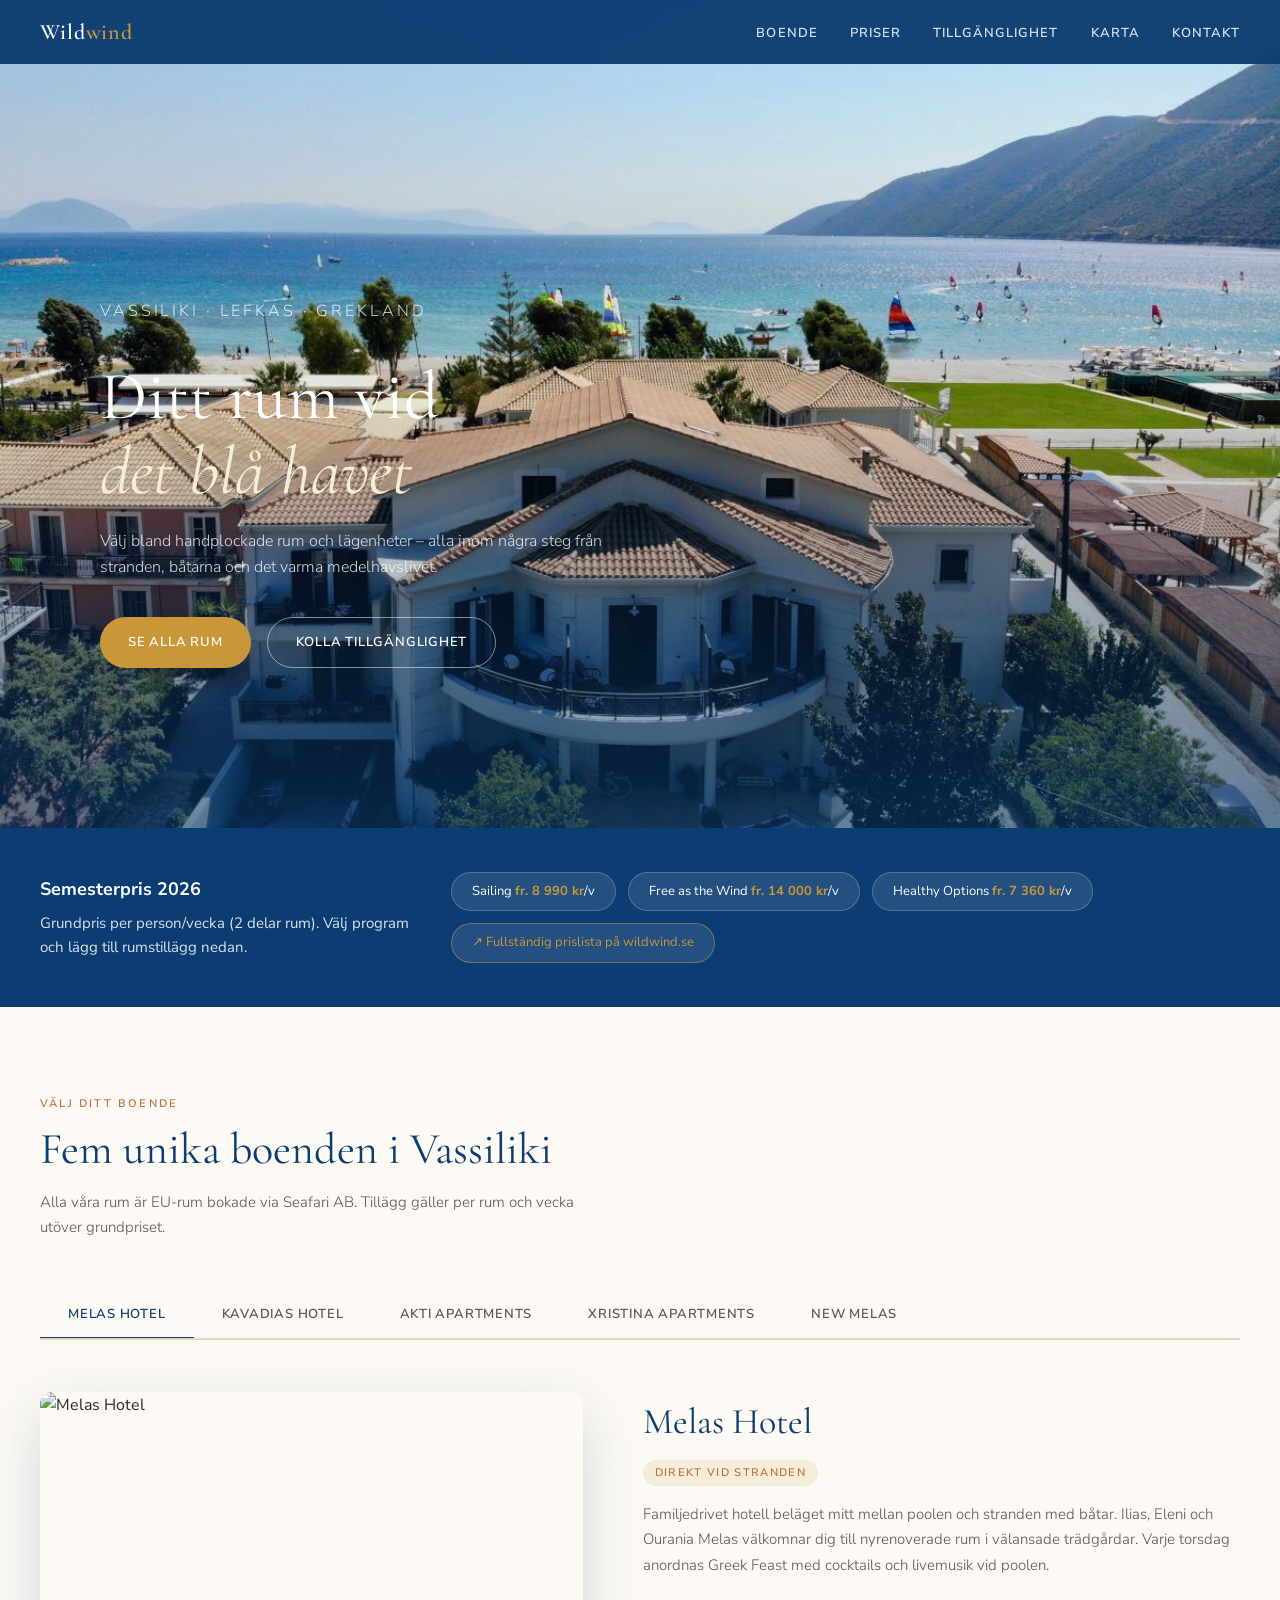
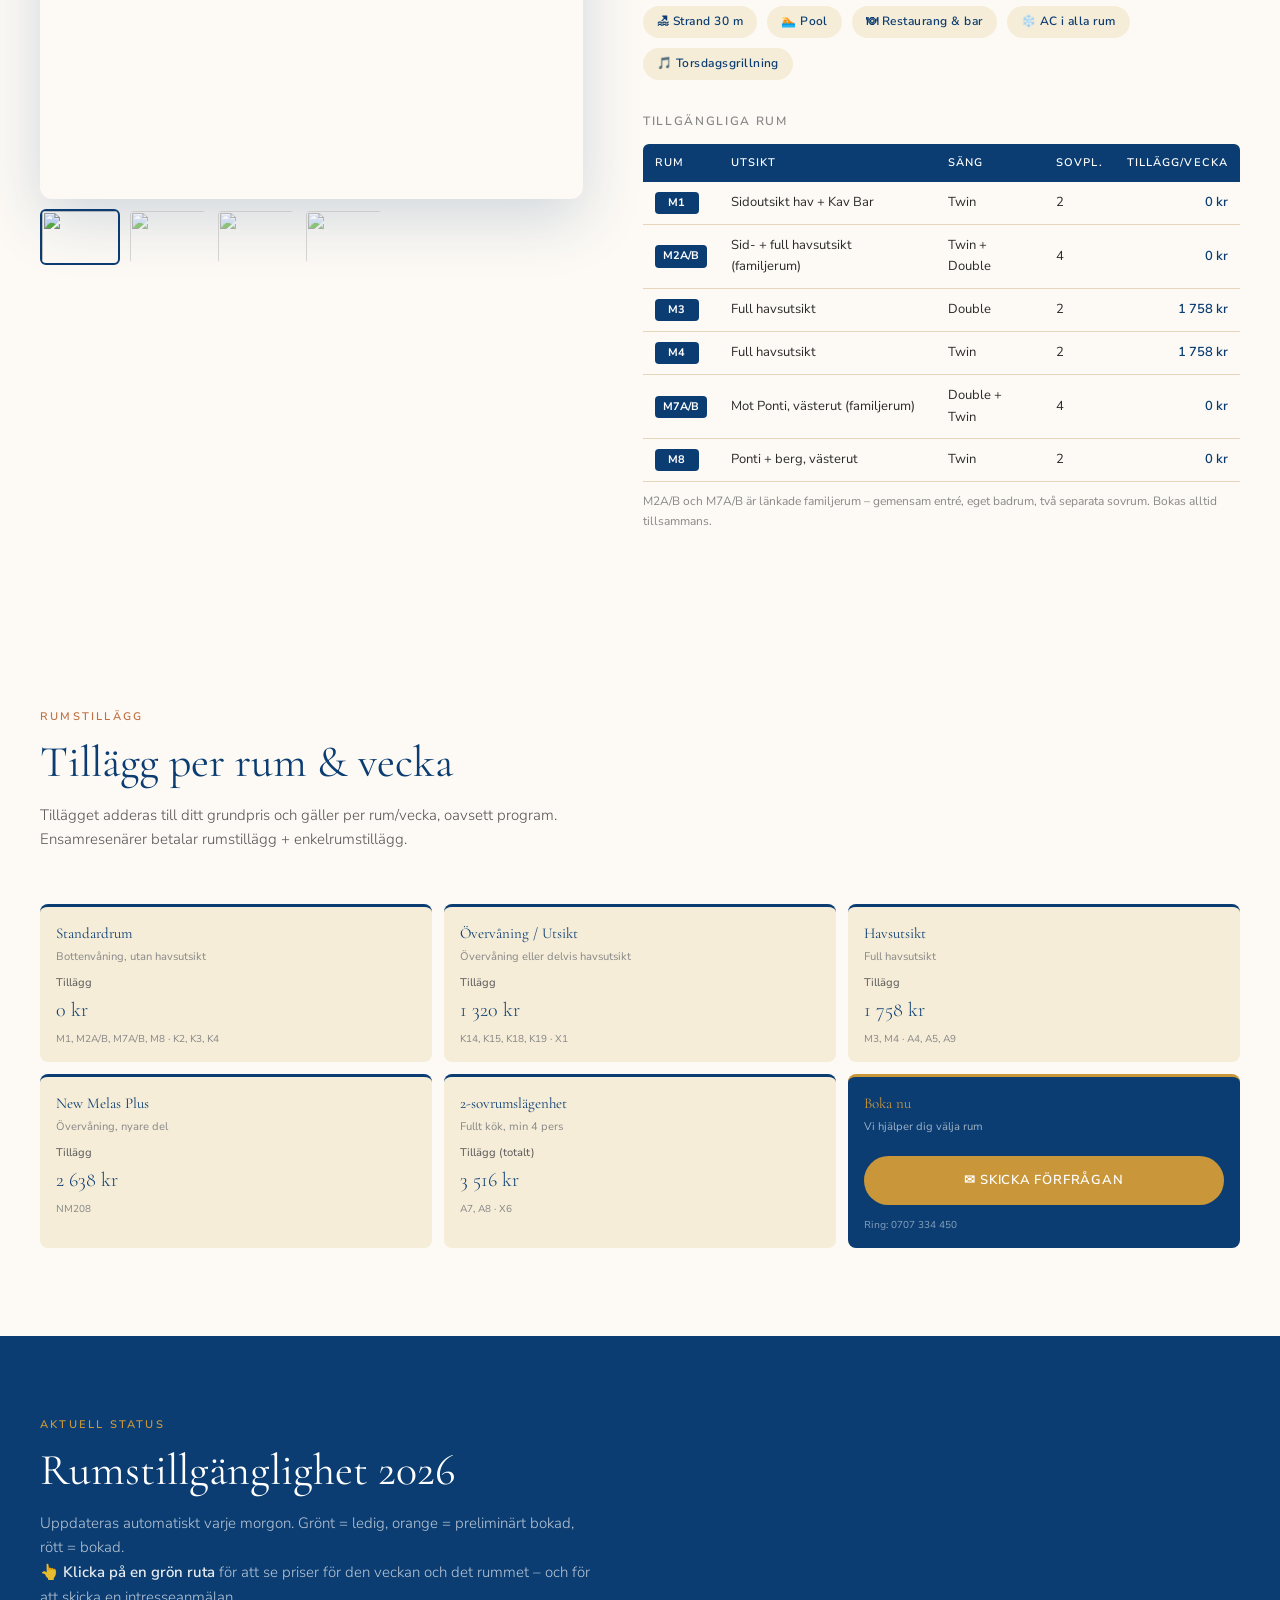
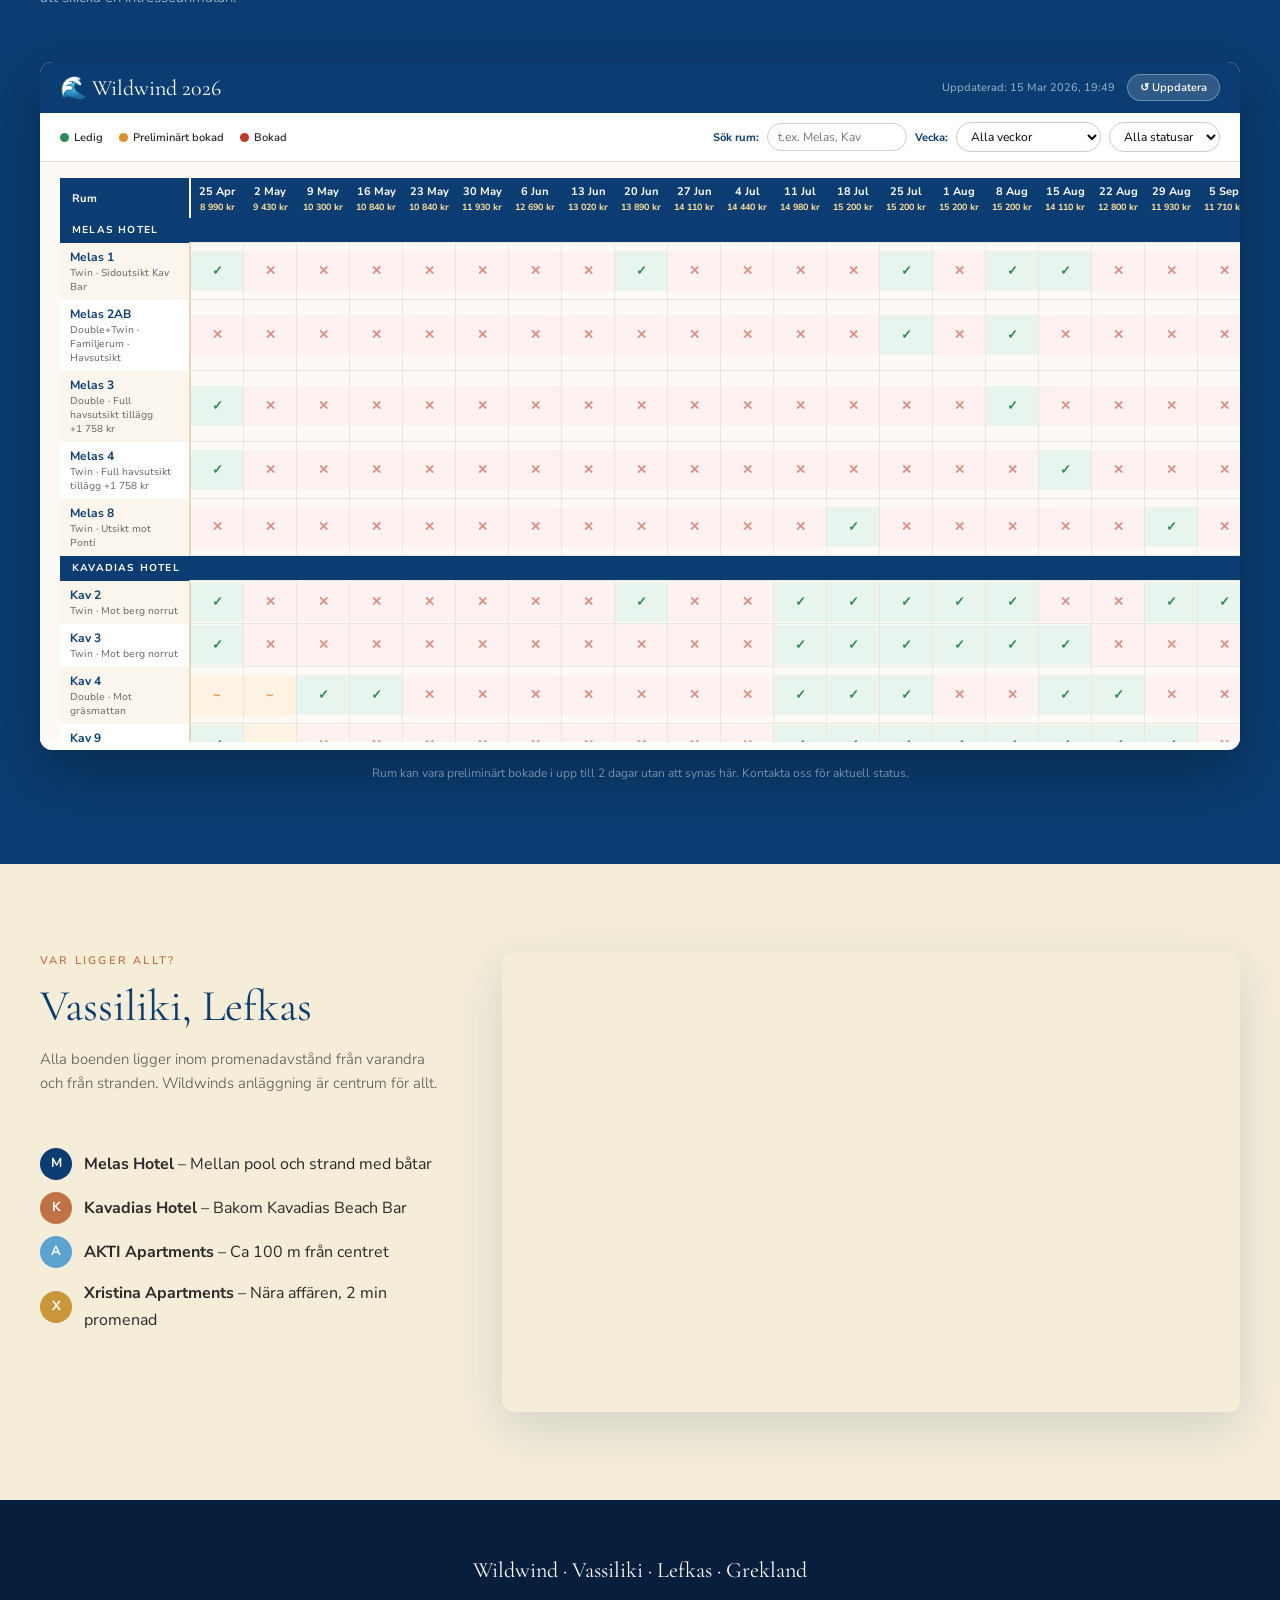
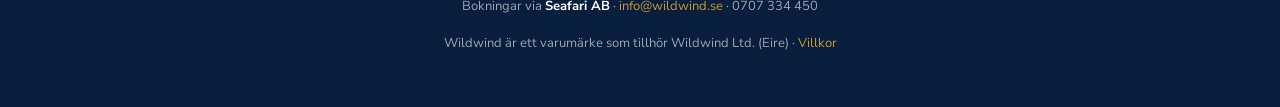
==== commit fa61f4f1: "Add files via upload" ====
--- a/index.html
+++ b/index.html
@@ -292,27 +292,27 @@
 .prices-section { background: var(--white); }
 .prices-grid {
   display: grid; grid-template-columns: repeat(3, 1fr);
-  gap: 24px; margin-top: 12px;
+  gap: 12px; margin-top: 12px;
 }
 .price-card {
   background: var(--sand);
-  border-radius: 12px; padding: 32px 28px;
-  border-top: 4px solid var(--azure);
+  border-radius: 8px; padding: 14px 16px;
+  border-top: 3px solid var(--azure);
   transition: transform .2s, box-shadow .2s;
 }
-.price-card:hover { transform: translateY(-4px); box-shadow: 0 12px 40px rgba(11,61,114,0.12); }
+.price-card:hover { transform: translateY(-2px); box-shadow: 0 6px 20px rgba(11,61,114,0.10); }
 .price-card-name {
   font-family: 'Cormorant Garamond', serif;
-  font-size: 22px; color: var(--azure); margin-bottom: 4px;
-}
-.price-card-type { font-size: 12px; color: var(--text-light); margin-bottom: 20px; }
-.price-card-from { font-size: 12px; color: var(--text-mid); margin-bottom: 4px; }
+  font-size: 15px; color: var(--azure); margin-bottom: 2px;
+}
+.price-card-type { font-size: 11px; color: var(--text-light); margin-bottom: 8px; }
+.price-card-from { font-size: 11px; color: var(--text-mid); margin-bottom: 2px; }
 .price-card-amount {
-  font-size: 28px; font-weight: 300; color: var(--azure);
+  font-size: 20px; font-weight: 300; color: var(--azure);
   font-family: 'Cormorant Garamond', serif;
 }
-.price-card-amount sup { font-size: 14px; }
-.price-card-note { font-size: 11px; color: var(--text-light); margin-top: 8px; }
+.price-card-amount sup { font-size: 11px; }
+.price-card-note { font-size: 10px; color: var(--text-light); margin-top: 4px; }
 
 /* ─── FOOTER ─── */
 footer {
@@ -667,7 +667,8 @@
   <div class="section-inner">
     <p class="section-label">Aktuell status</p>
     <h2 class="section-title">Rumstillgänglighet 2026</h2>
-    <p class="section-sub">Uppdateras automatiskt varje morgon. Grönt = ledig vecka, orange = preliminärt bokad, rött = bokad.</p>
+    <p class="section-sub">Uppdateras automatiskt varje morgon. Grönt = ledig, orange = preliminärt bokad, rött = bokad.<br>
+    <span style="color:rgba(255,255,255,0.9);font-weight:600;">👆 Klicka på en grön ruta</span> <span style="color:rgba(255,255,255,0.7);">för att se priser för den veckan och det rummet – och för att skicka en intresseanmälan.</span></p>
     <div class="avail-frame" style="margin-top:32px;">
       <iframe src="availability.html" title="Tillgänglighetskalender"></iframe>
     </div>
@@ -704,7 +705,7 @@
       </div>
       <div class="map-frame">
         <iframe
-          src="https://www.google.com/maps/embed?pb=!1m14!1m12!1m3!1d1500!2d20.5986!3d38.6270!2m3!1f0!2f0!3f0!3m2!1i1024!2i768!4f13.1!5e0!3m2!1ssv!2sse!4v1700000000000!5m2!1ssv!2sse&q=Vassiliki+Beach+Lefkada+Greece"
+          src="https://www.google.com/maps/embed?pb=!1m14!1m12!1m3!1d8000!2d20.5986!3d38.6270!2m3!1f0!2f0!3f0!3m2!1i1024!2i768!4f13.1!5e0!3m2!1ssv!2sse!4v1700000000000!5m2!1ssv!2sse"
           allowfullscreen="" loading="lazy"
           referrerpolicy="no-referrer-when-downgrade">
         </iframe>
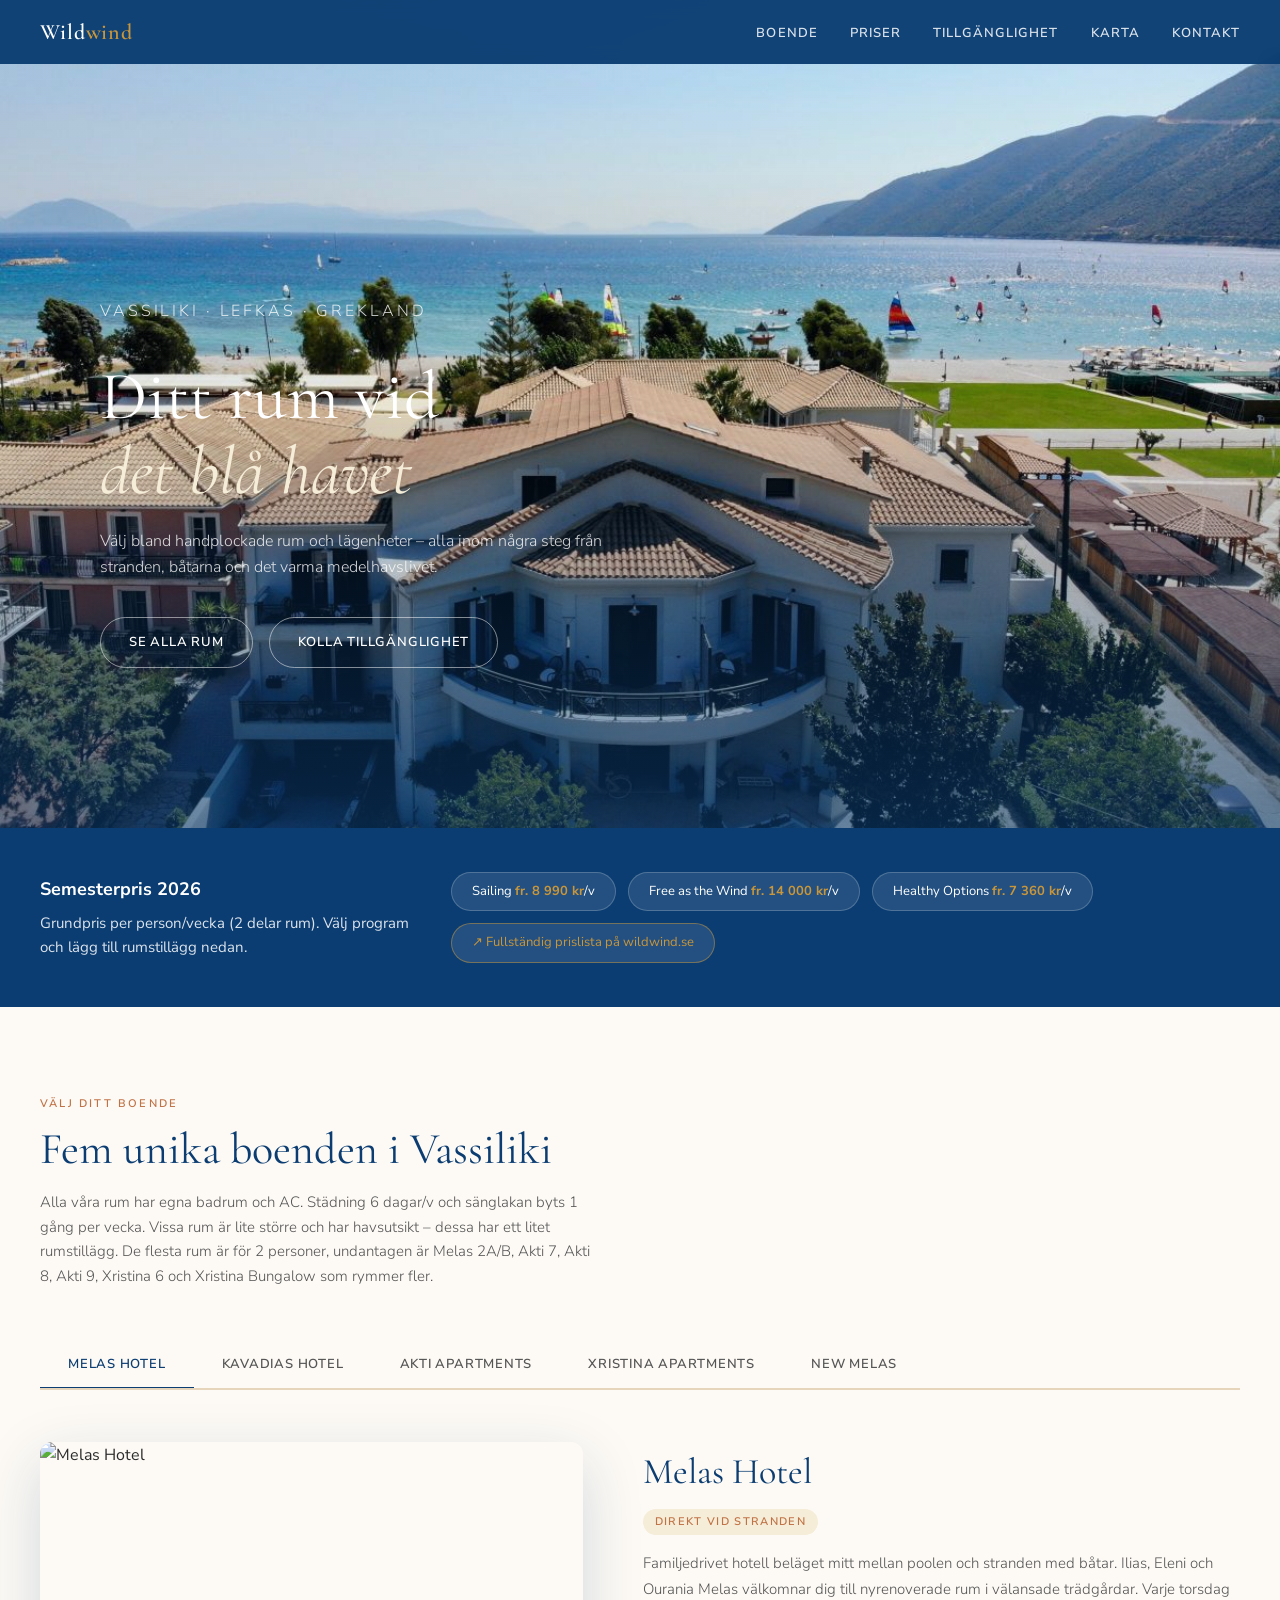
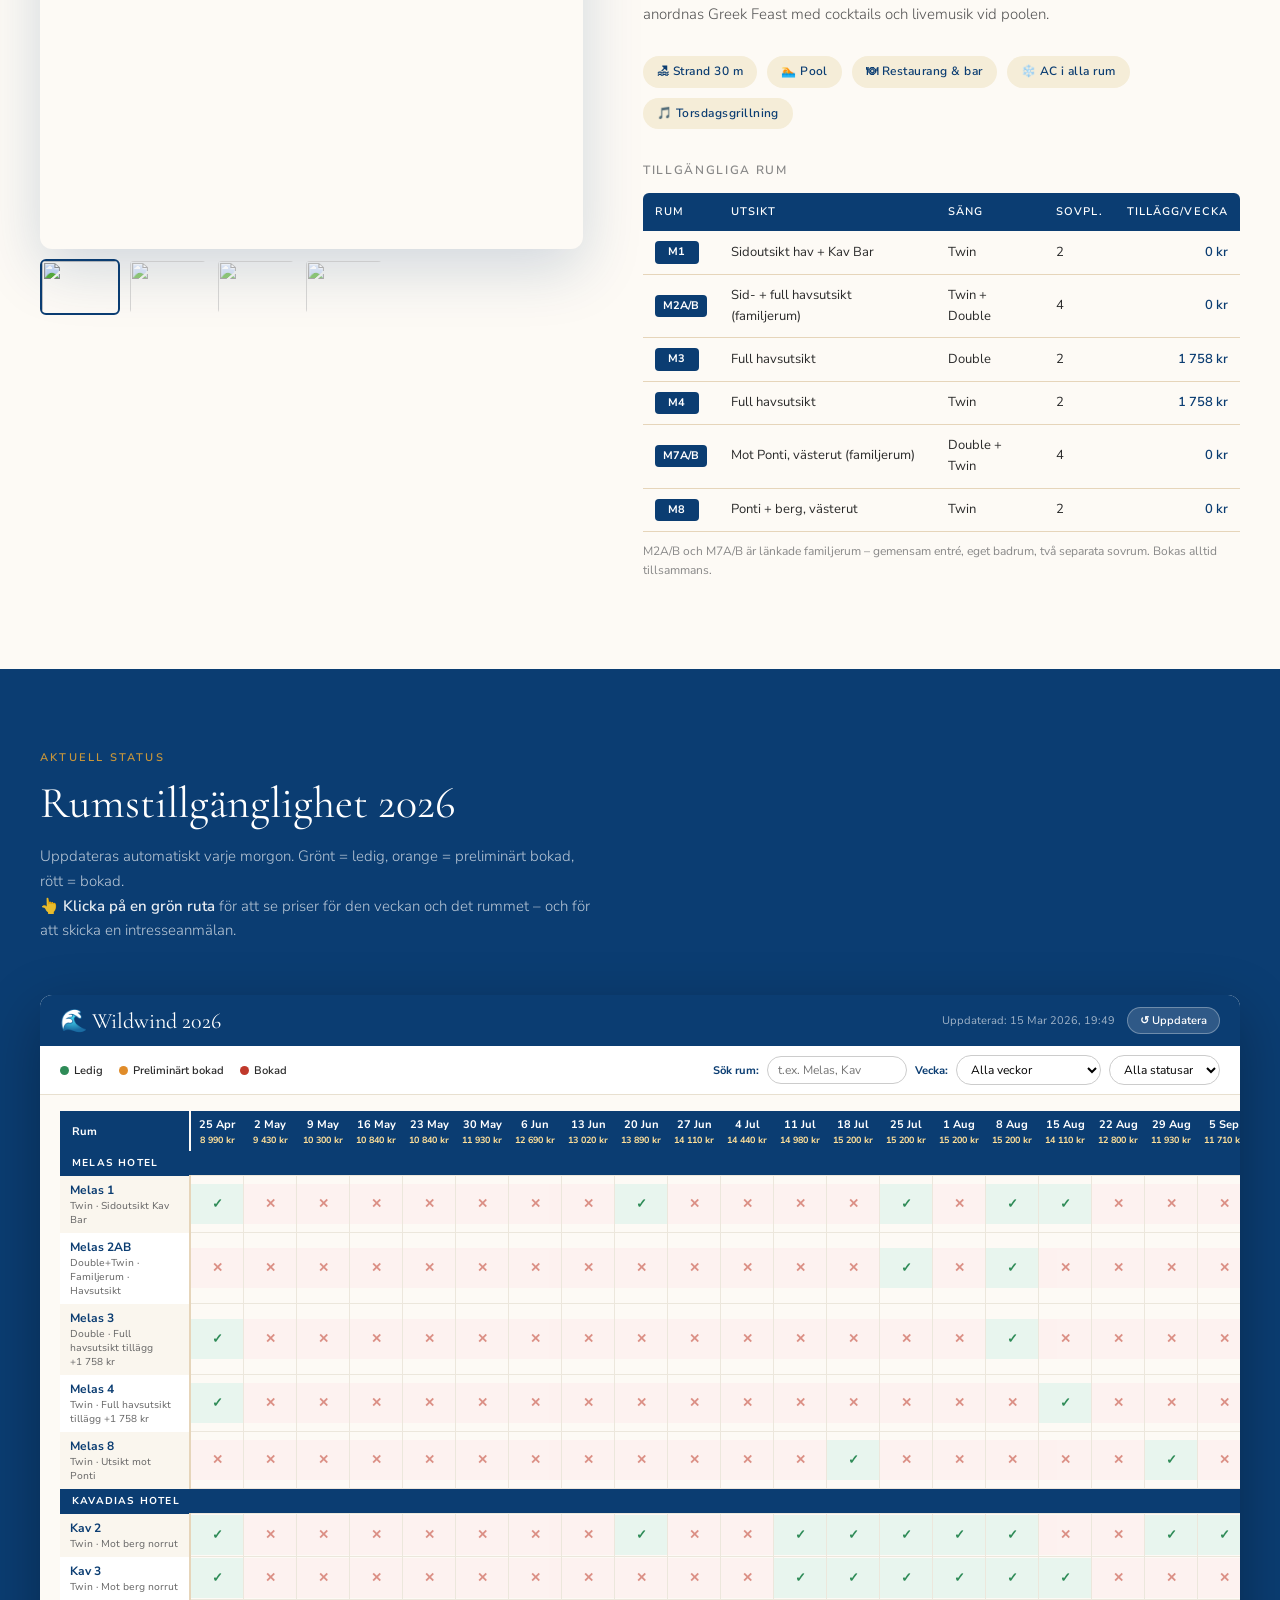
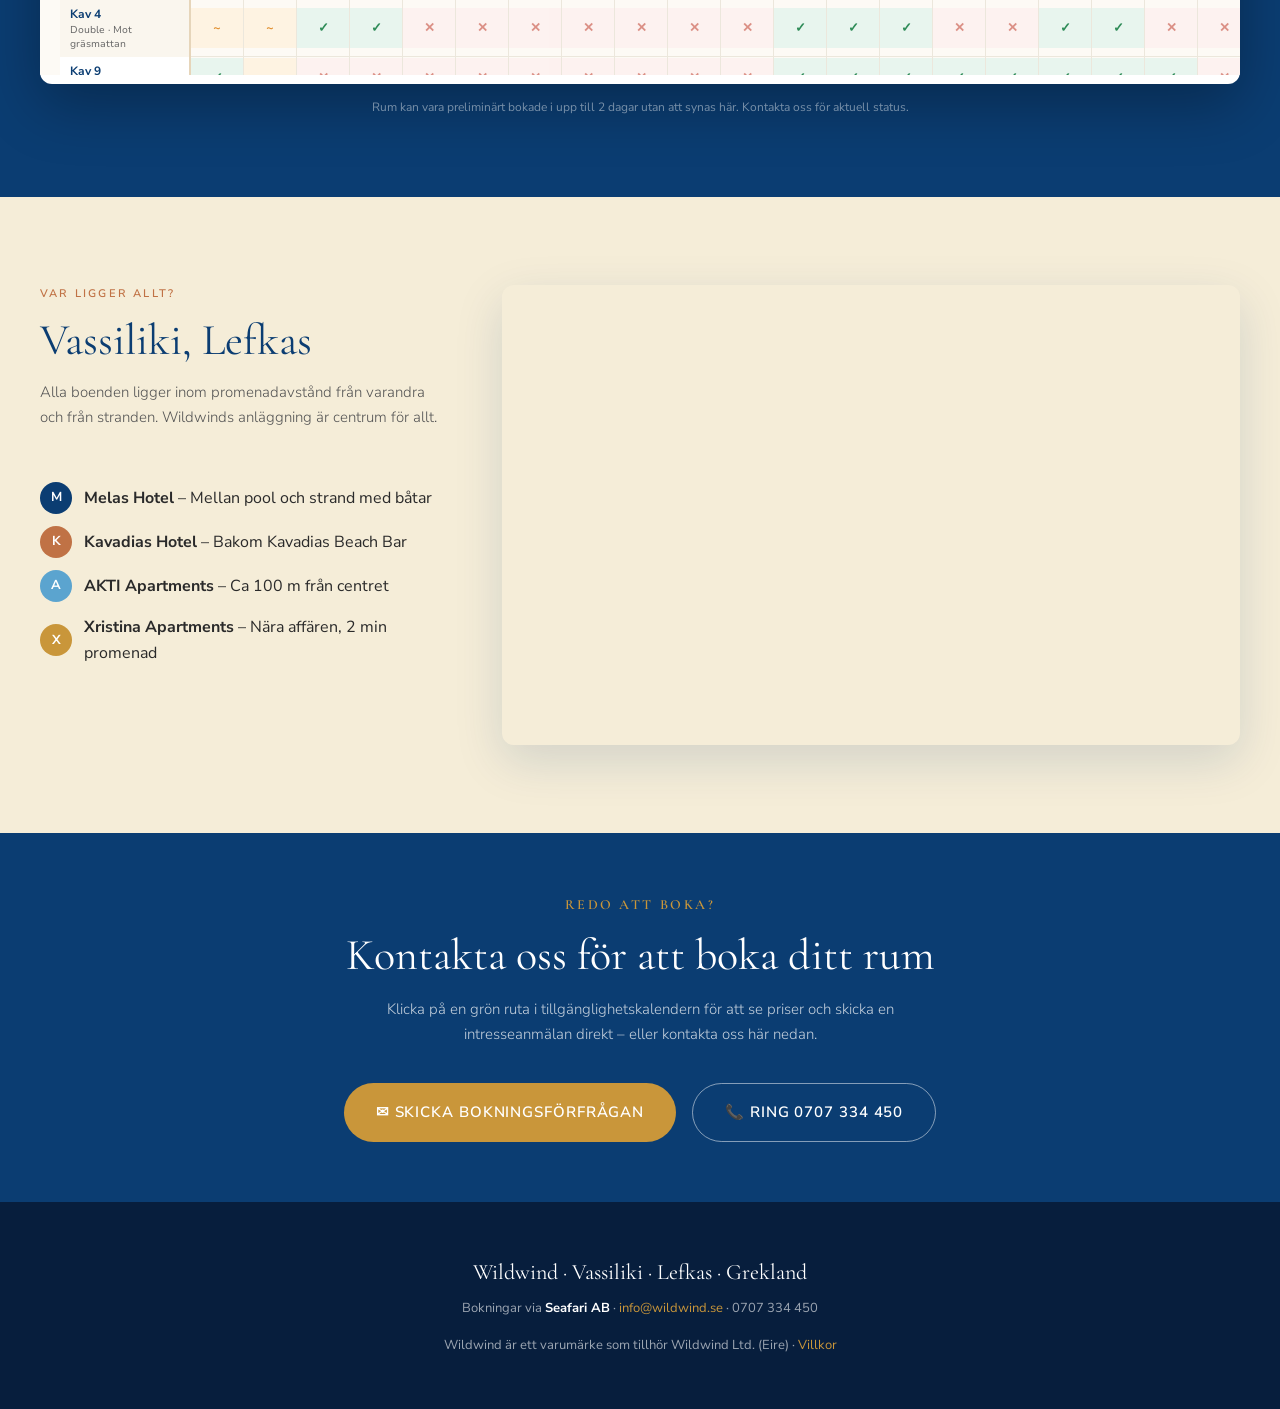
==== commit c5fa95e6: "Add files via upload" ====
--- a/index.html
+++ b/index.html
@@ -364,7 +364,7 @@
     <h1>Ditt rum vid<br/><em>det blå havet</em></h1>
     <p>Välj bland handplockade rum och lägenheter – alla inom några steg från stranden, båtarna och det varma medelhavslivet.</p>
     <div class="hero-ctas">
-      <a href="#boende" class="btn btn-primary">Se alla rum</a>
+      <a href="#boende" class="btn btn-outline">Se alla rum</a>
       <a href="#tillganglighet" class="btn btn-outline">Kolla tillgänglighet</a>
     </div>
   </div>
@@ -397,7 +397,7 @@
   <div class="section-inner">
     <p class="section-label">Välj ditt boende</p>
     <h2 class="section-title">Fem unika boenden i Vassiliki</h2>
-    <p class="section-sub">Alla våra rum är EU-rum bokade via Seafari AB. Tillägg gäller per rum och vecka utöver grundpriset.</p>
+    <p class="section-sub">Alla våra rum har egna badrum och AC. Städning 6 dagar/v och sänglakan byts 1 gång per vecka. Vissa rum är lite större och har havsutsikt – dessa har ett litet rumstillägg. De flesta rum är för 2 personer, undantagen är Melas 2A/B, Akti 7, Akti 8, Akti 9, Xristina 6 och Xristina Bungalow som rymmer fler.</p>
 
     <div class="tab-nav">
       <button class="tab-btn active" onclick="showTab('melas',this)">Melas Hotel</button>
@@ -611,58 +611,7 @@
 </section>
 
 <!-- PRISER -->
-<section class="prices-section" id="priser">
-  <div class="section-inner">
-    <p class="section-label">Rumstillägg</p>
-    <h2 class="section-title">Tillägg per rum &amp; vecka</h2>
-    <p class="section-sub">Tillägget adderas till ditt grundpris och gäller per rum/vecka, oavsett program. Ensamresenärer betalar rumstillägg + enkelrumstillägg.</p>
-    <div class="prices-grid">
-      <div class="price-card">
-        <div class="price-card-name">Standardrum</div>
-        <div class="price-card-type">Bottenvåning, utan havsutsikt</div>
-        <div class="price-card-from">Tillägg</div>
-        <div class="price-card-amount">0 kr</div>
-        <div class="price-card-note">M1, M2A/B, M7A/B, M8 · K2, K3, K4</div>
-      </div>
-      <div class="price-card">
-        <div class="price-card-name">Övervåning / Utsikt</div>
-        <div class="price-card-type">Övervåning eller delvis havsutsikt</div>
-        <div class="price-card-from">Tillägg</div>
-        <div class="price-card-amount">1 320 kr</div>
-        <div class="price-card-note">K14, K15, K18, K19 · X1</div>
-      </div>
-      <div class="price-card">
-        <div class="price-card-name">Havsutsikt</div>
-        <div class="price-card-type">Full havsutsikt</div>
-        <div class="price-card-from">Tillägg</div>
-        <div class="price-card-amount">1 758 kr</div>
-        <div class="price-card-note">M3, M4 · A4, A5, A9</div>
-      </div>
-      <div class="price-card">
-        <div class="price-card-name">New Melas Plus</div>
-        <div class="price-card-type">Övervåning, nyare del</div>
-        <div class="price-card-from">Tillägg</div>
-        <div class="price-card-amount">2 638 kr</div>
-        <div class="price-card-note">NM208</div>
-      </div>
-      <div class="price-card">
-        <div class="price-card-name">2-sovrumslägenhet</div>
-        <div class="price-card-type">Fullt kök, min 4 pers</div>
-        <div class="price-card-from">Tillägg (totalt)</div>
-        <div class="price-card-amount">3 516 kr</div>
-        <div class="price-card-note">A7, A8 · X6</div>
-      </div>
-      <div class="price-card" style="border-top-color:var(--gold);background:var(--azure);">
-        <div class="price-card-name" style="color:var(--gold);">Boka nu</div>
-        <div class="price-card-type" style="color:rgba(255,255,255,0.6);">Vi hjälper dig välja rum</div>
-        <div style="margin-top:20px;">
-          <a href="mailto:info@wildwind.se" class="btn btn-primary" style="width:100%;justify-content:center;">✉ Skicka förfrågan</a>
-        </div>
-        <div class="price-card-note" style="color:rgba(255,255,255,0.5);margin-top:12px;">Ring: 0707 334 450</div>
-      </div>
-    </div>
-  </div>
-</section>
+
 <section class="avail-section" id="tillganglighet">
   <div class="section-inner">
     <p class="section-label">Aktuell status</p>
@@ -715,6 +664,18 @@
 </section>
 
 <!-- FOOTER -->
+
+<section style="background:var(--azure);padding:60px 40px;text-align:center;">
+  <div style="max-width:600px;margin:0 auto;">
+    <p style="font-family:'Cormorant Garamond',serif;font-size:14px;font-weight:600;letter-spacing:.18em;text-transform:uppercase;color:var(--gold);margin-bottom:12px;">Redo att boka?</p>
+    <h2 style="font-family:'Cormorant Garamond',serif;font-size:clamp(28px,4vw,44px);font-weight:400;color:#fff;margin-bottom:16px;line-height:1.2;">Kontakta oss för att boka ditt rum</h2>
+    <p style="font-size:15px;color:rgba(255,255,255,0.75);margin-bottom:36px;font-weight:300;">Klicka på en grön ruta i tillgänglighetskalendern för att se priser och skicka en intresseanmälan direkt – eller kontakta oss här nedan.</p>
+    <div style="display:flex;gap:16px;justify-content:center;flex-wrap:wrap;">
+      <a href="mailto:info@wildwind.se" class="btn btn-primary" style="font-size:15px;padding:16px 32px;">✉ Skicka bokningsförfrågan</a>
+      <a href="tel:+46707334450" class="btn btn-outline" style="font-size:15px;padding:16px 32px;">📞 Ring 0707 334 450</a>
+    </div>
+  </div>
+</section>
 <footer>
   <p style="font-family:'Cormorant Garamond',serif;font-size:22px;color:#fff;margin-bottom:8px;">Wildwind · Vassiliki · Lefkas · Grekland</p>
   <p>Bokningar via <strong>Seafari AB</strong> · <a href="mailto:info@wildwind.se">info@wildwind.se</a> · 0707 334 450</p>
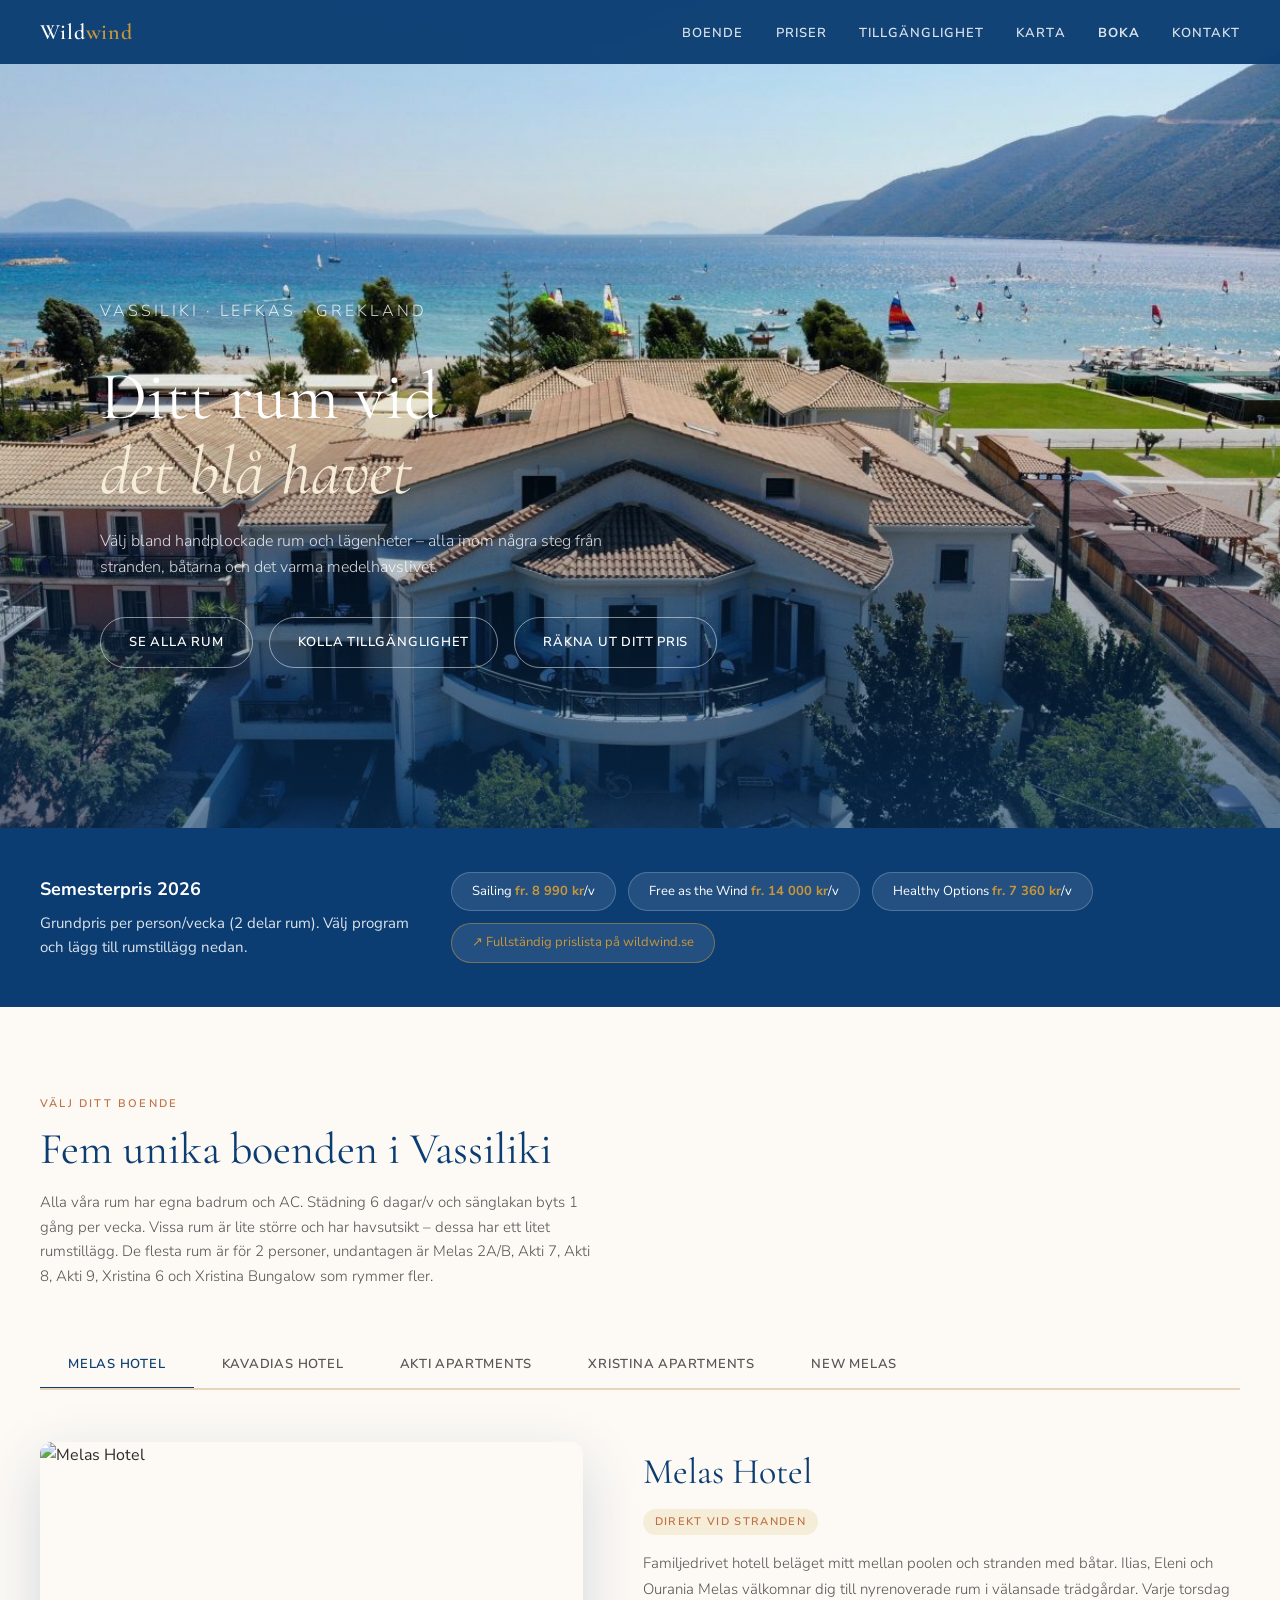
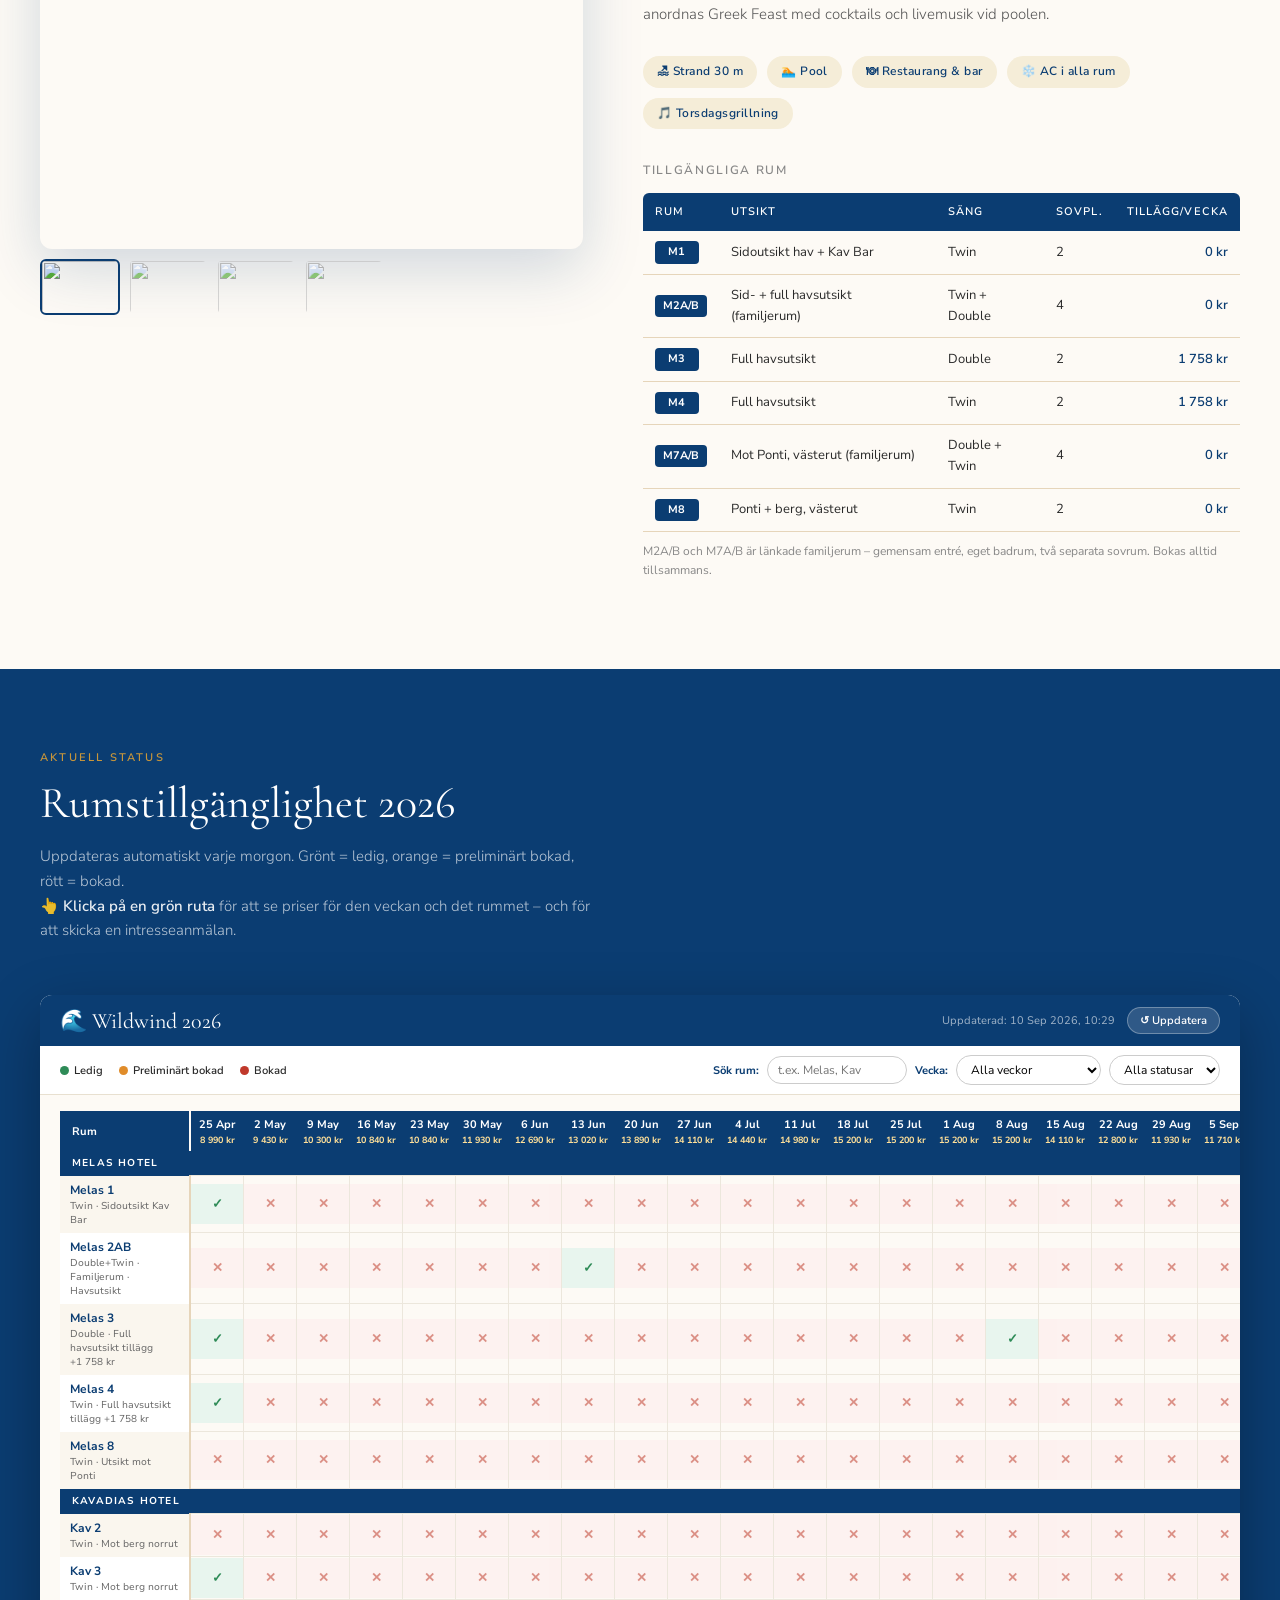
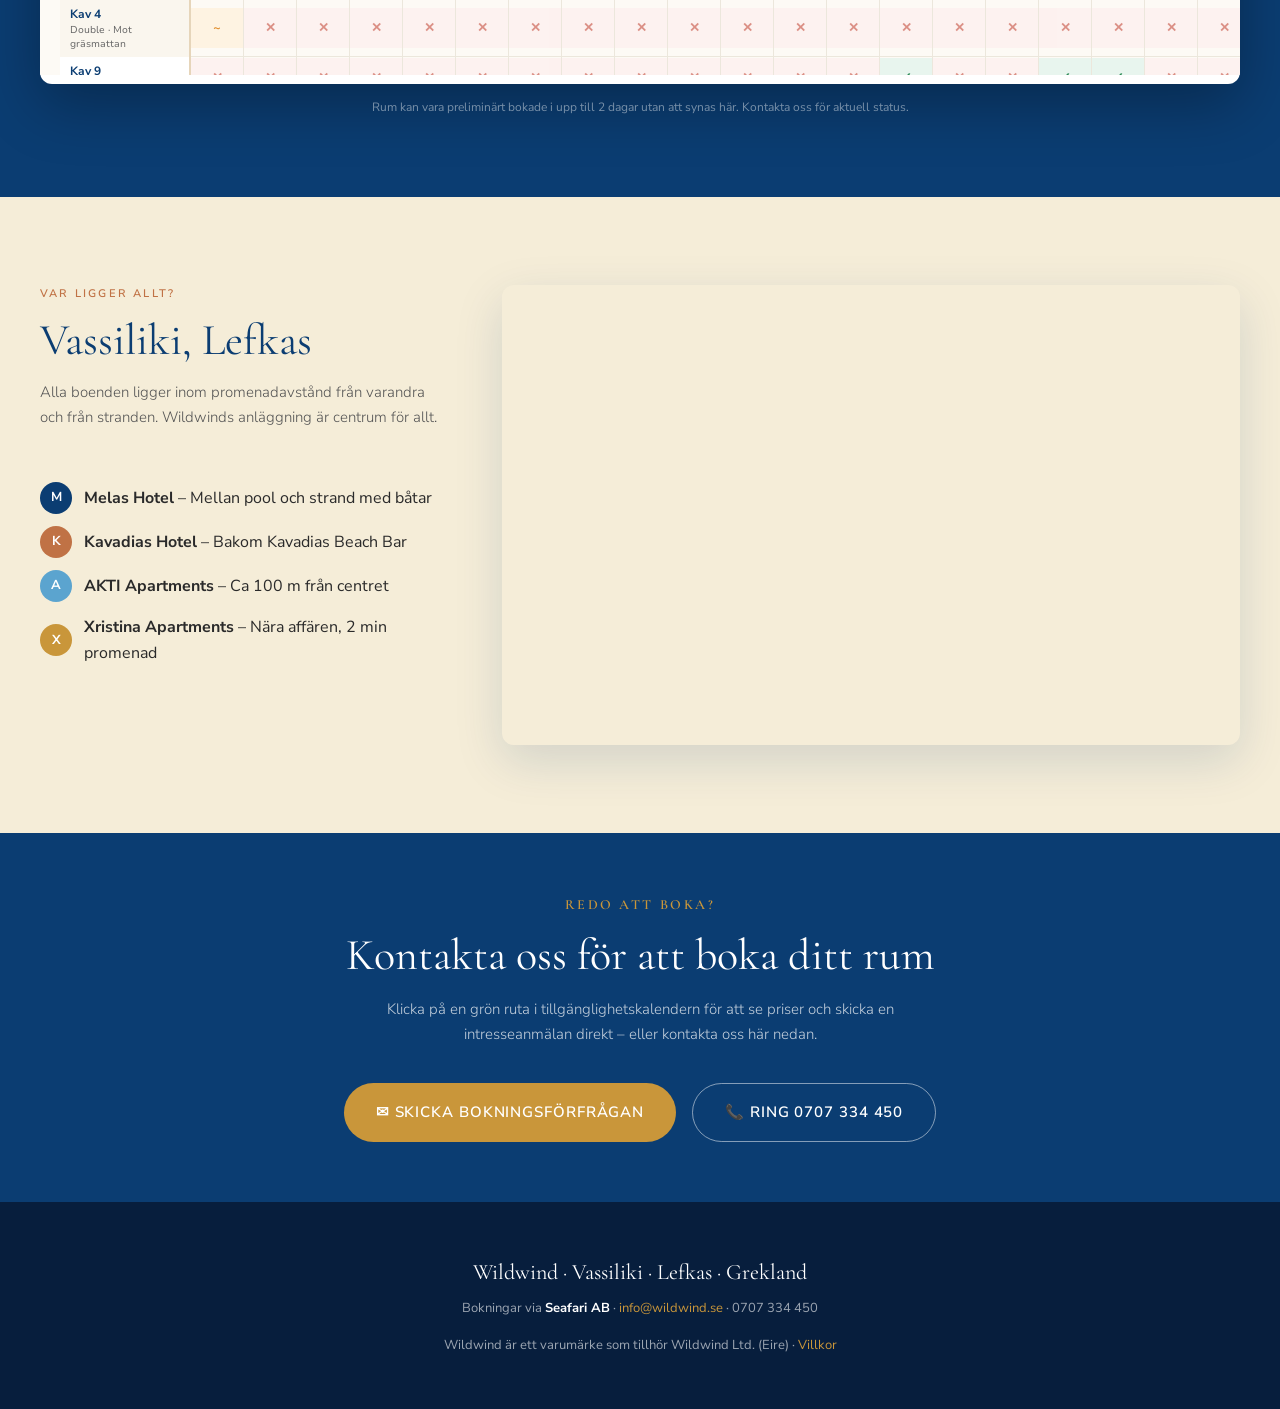
==== commit 8acb8aed: "update bokningssystemet" ====
--- a/index.html
+++ b/index.html
@@ -351,6 +351,7 @@
     <li><a href="#priser">Priser</a></li>
     <li><a href="#tillganglighet">Tillgänglighet</a></li>
     <li><a href="#karta">Karta</a></li>
+    <li><a href="boka.html"><strong>Boka</strong></a></li>
     <li><a href="mailto:info@wildwind.se">Kontakt</a></li>
   </ul>
 </nav>
@@ -366,6 +367,7 @@
     <div class="hero-ctas">
       <a href="#boende" class="btn btn-outline">Se alla rum</a>
       <a href="#tillganglighet" class="btn btn-outline">Kolla tillgänglighet</a>
+      <a href="boka.html" class="btn btn-outline">Räkna ut ditt pris</a>
     </div>
   </div>
 </section>
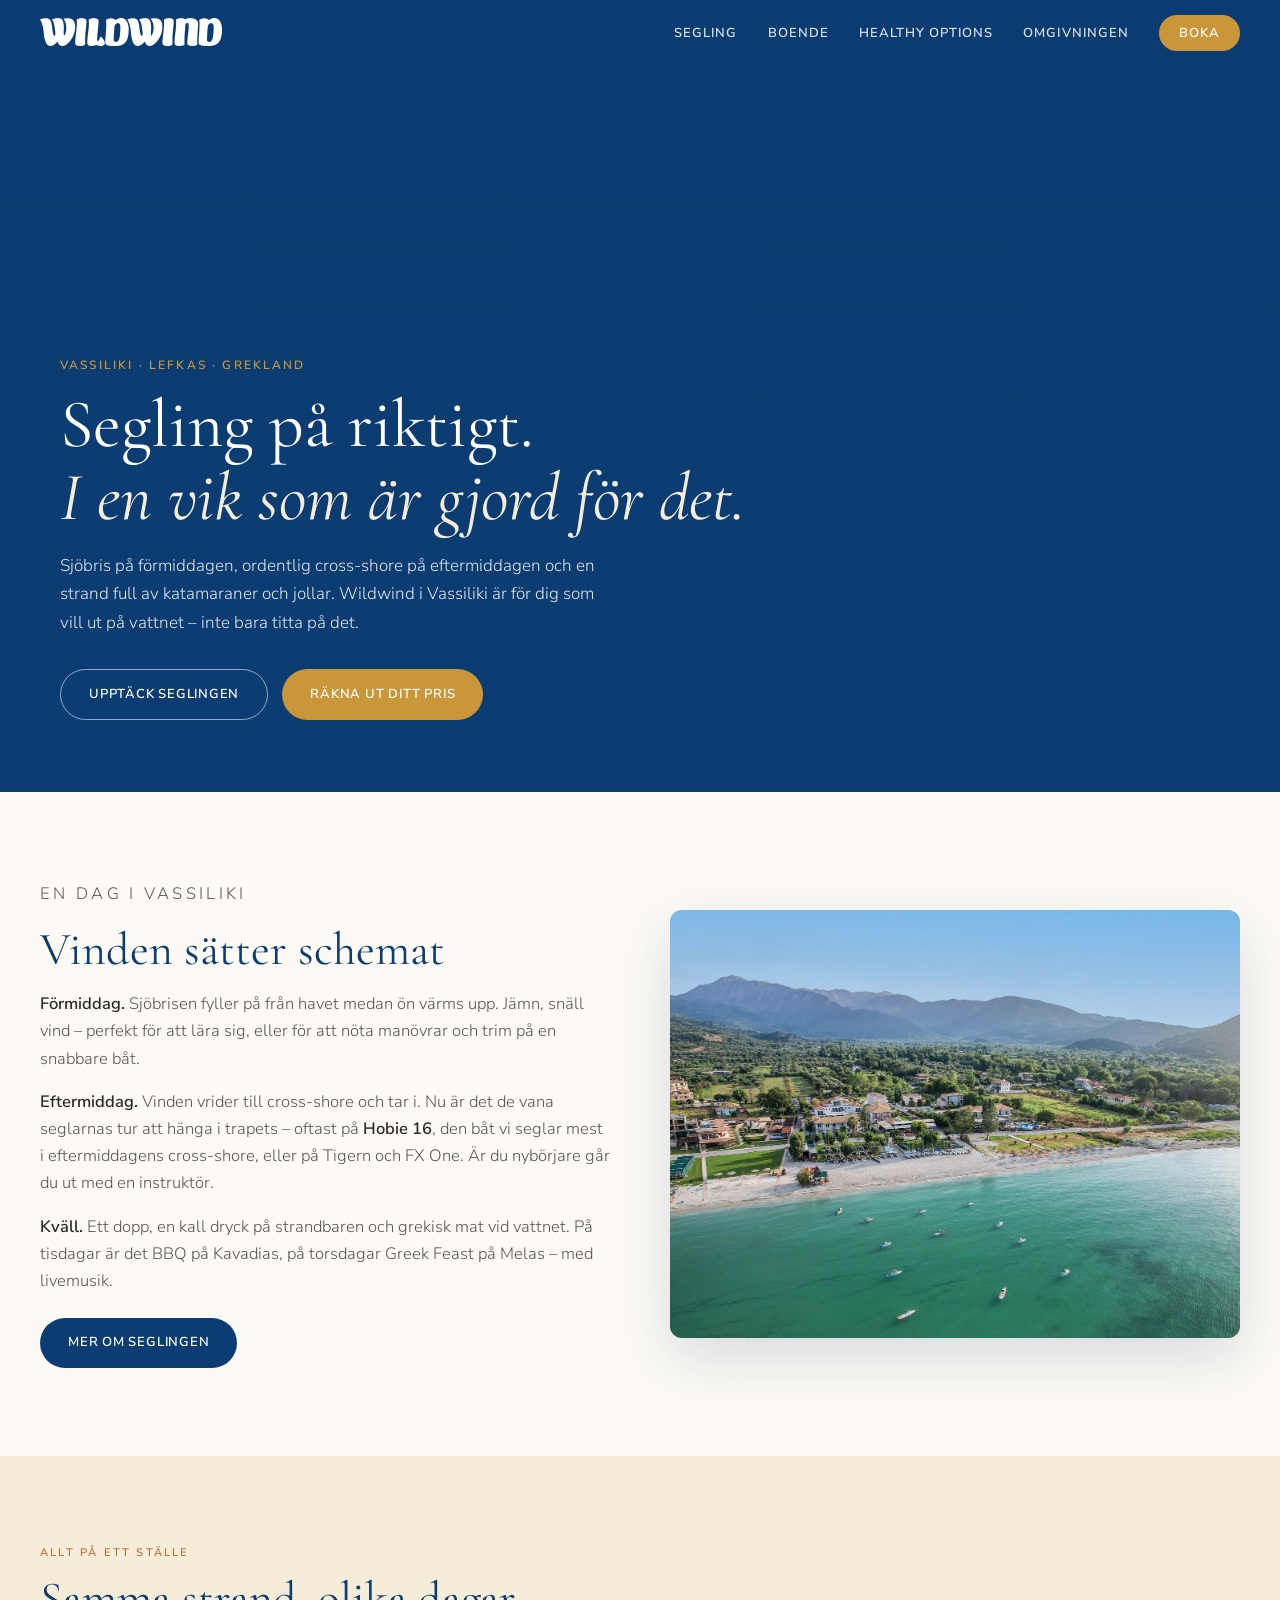
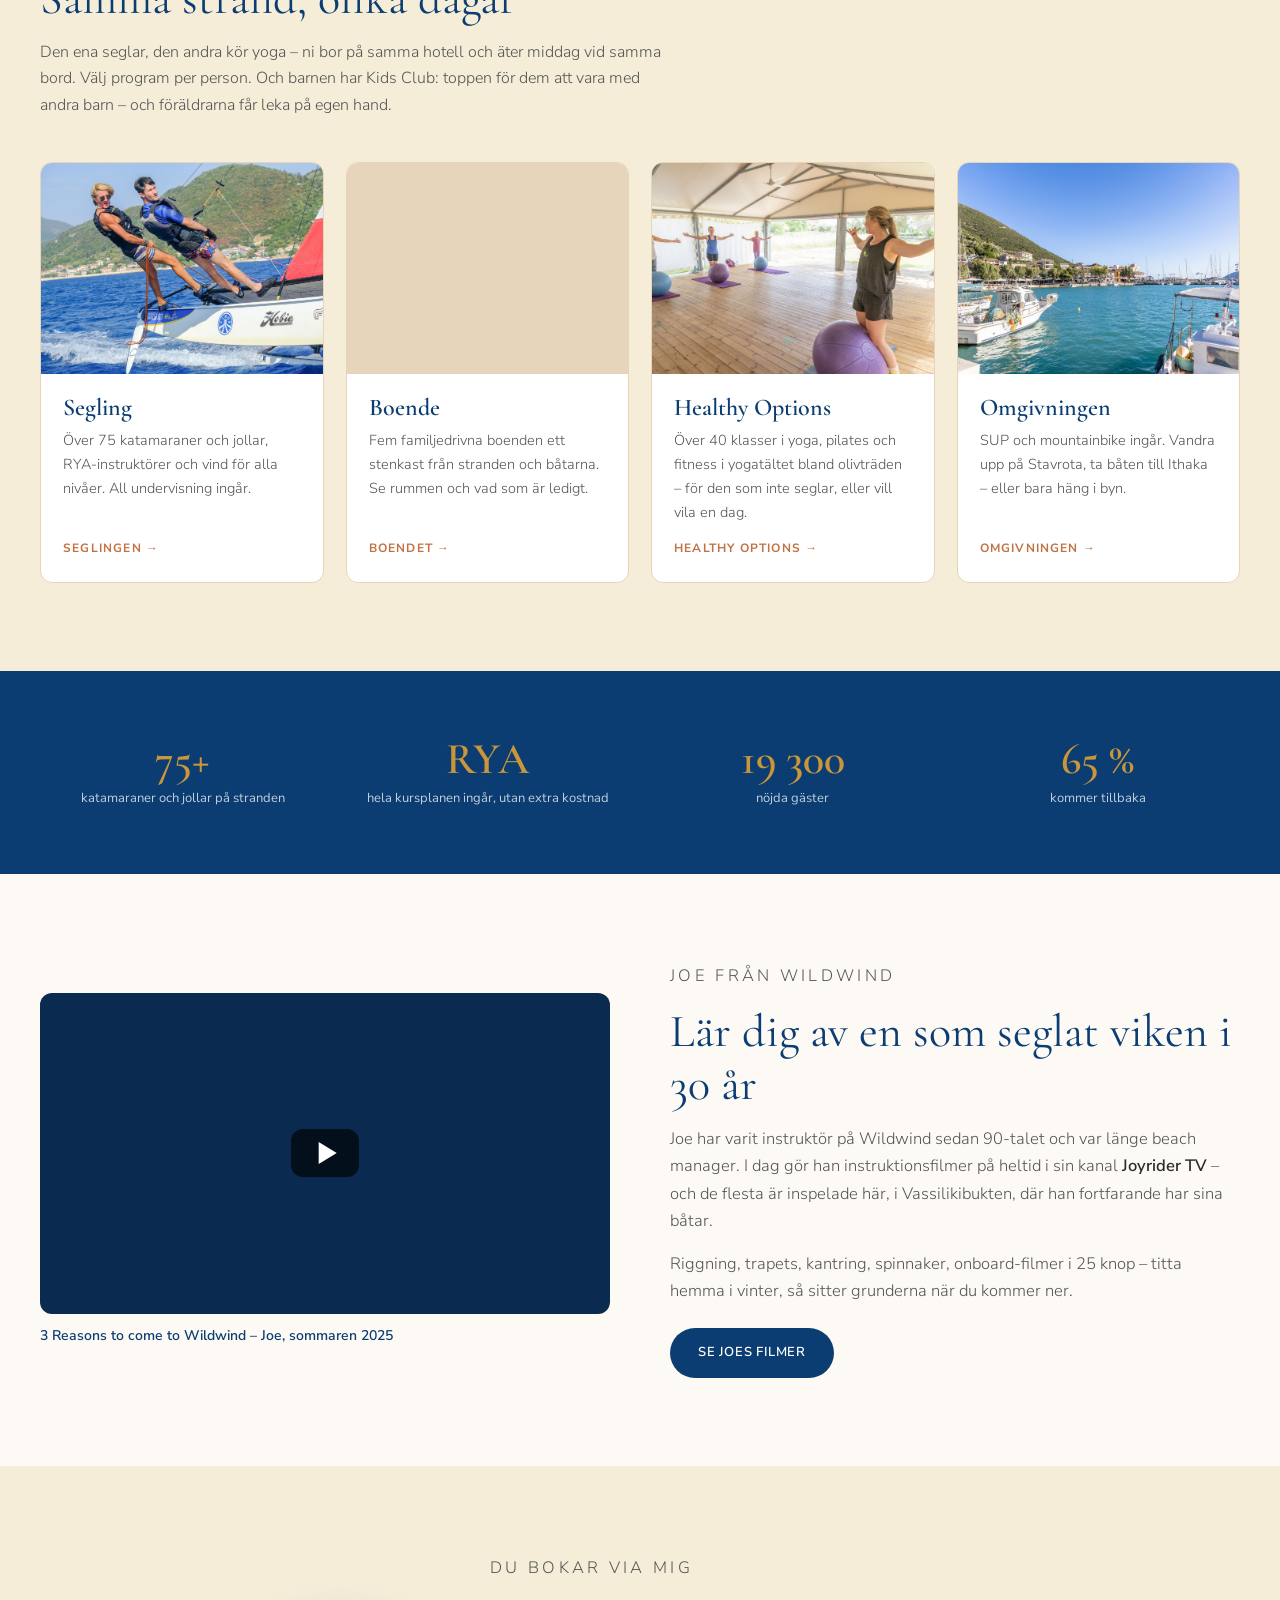
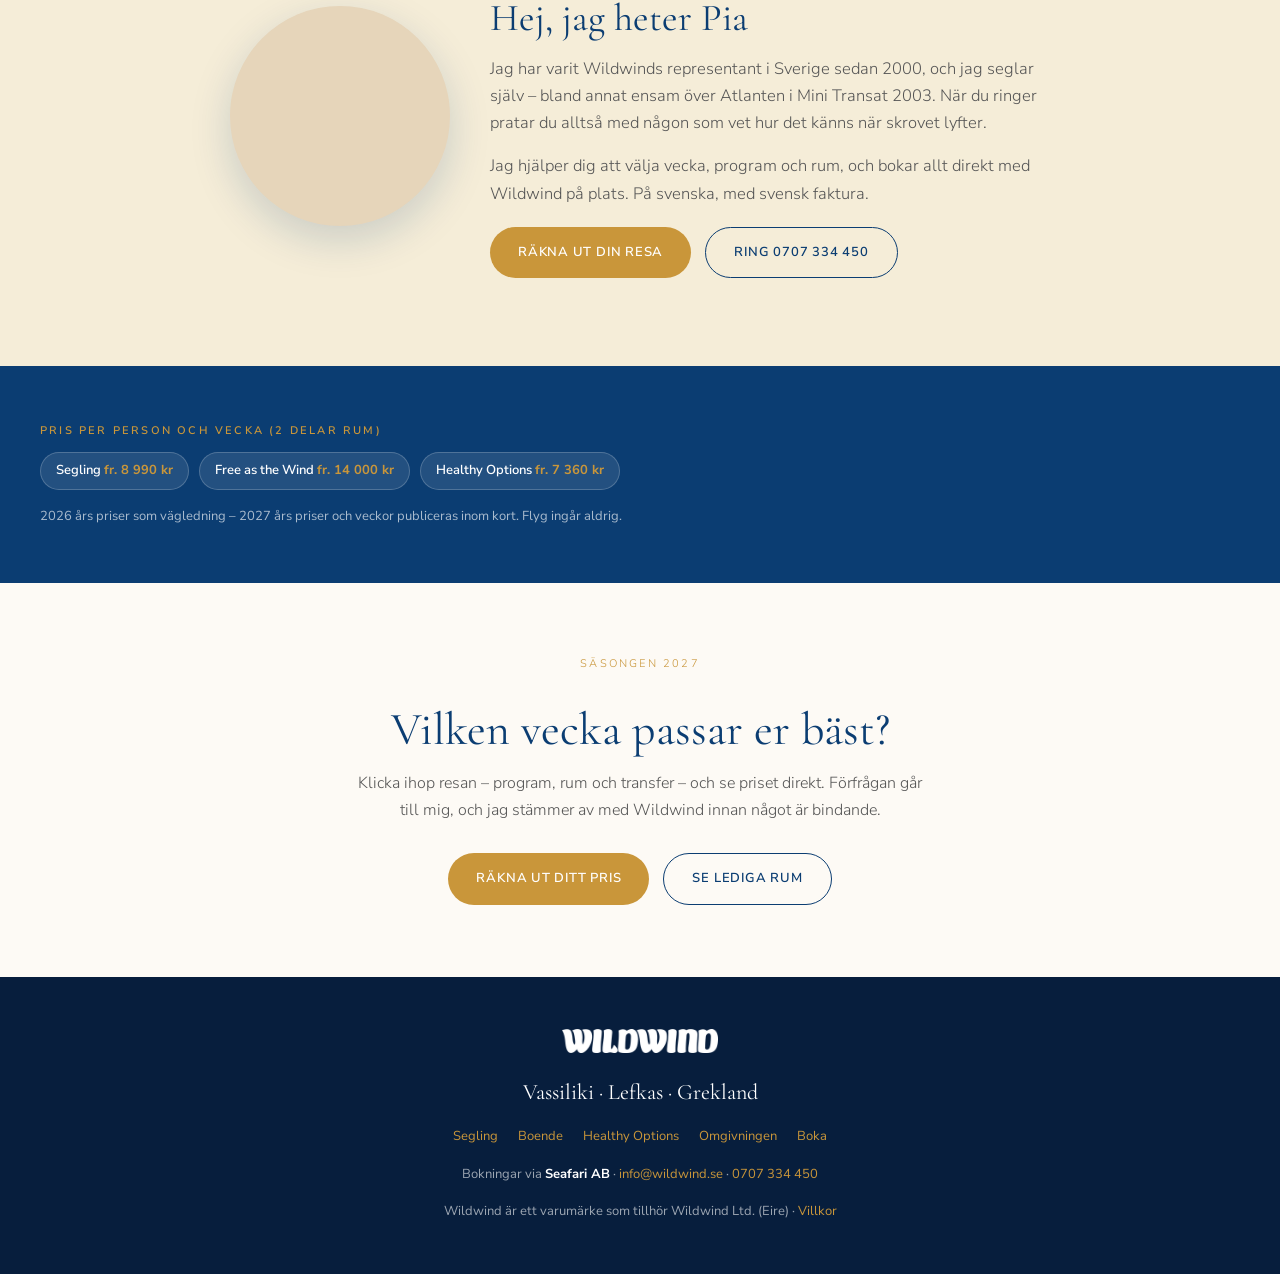
==== commit f665dcef: "Ny sajt: segling, healthy options, omgivningen" ====
--- a/index.html
+++ b/index.html
@@ -3,720 +3,165 @@
 <head>
 <meta charset="UTF-8"/>
 <meta name="viewport" content="width=device-width, initial-scale=1.0"/>
-<title>Wildwind – Välj ditt boende i Vassiliki</title>
+<title>Wildwind Vassiliki – segling på riktigt i Grekland</title>
+<meta name="description" content="Katamaraner, jollar och pålitlig vind i Vassilikibukten på Lefkas. Segling, Healthy Options och boende – bokas på svenska via Seafari AB."/>
+<meta property="og:title" content="Wildwind Vassiliki – segling på riktigt i Grekland"/>
+<meta property="og:description" content="Katamaraner, jollar och pålitlig vind i Vassilikibukten på Lefkas. Segling, Healthy Options och boende – bokas på svenska via Seafari AB."/>
+<meta property="og:image" content="https://388cb386b0d7908468c4-d7f86a40e40caa5d570fbd7e2287a9d8.ssl.cf3.rackcdn.com/images/spotlights/1920x530/sailing-2025-01.jpg"/>
+<meta property="og:type" content="website"/>
+<link rel="apple-touch-icon" href="apple-touch-icon.png"/>
 <link rel="preconnect" href="https://fonts.googleapis.com"/>
 <link rel="preconnect" href="https://fonts.gstatic.com" crossorigin/>
-<link href="https://fonts.googleapis.com/css2?family=Cormorant+Garamond:ital,wght@0,400;0,600;1,400&family=Nunito+Sans:wght@300;400;600&display=swap" rel="stylesheet"/>
-<style>
-:root {
-  --azure:      #0B3D72;
-  --azure-mid:  #1A5C9A;
-  --sky:        #5BA4CF;
-  --sand:       #F5EDD8;
-  --sand-dark:  #E6D5BA;
-  --white:      #FDFAF5;
-  --terra:      #C07245;
-  --gold:       #C9963A;
-  --text:       #2A2A2A;
-  --text-mid:   #555;
-  --text-light: #888;
-  --radius:     6px;
-}
-
-*, *::before, *::after { box-sizing: border-box; margin: 0; padding: 0; }
-
-html { scroll-behavior: smooth; }
-
-body {
-  font-family: 'Nunito Sans', sans-serif;
-  background: var(--white);
-  color: var(--text);
-  font-size: 16px;
-  line-height: 1.65;
-}
-
-/* ─── NAV ─── */
-nav {
-  position: fixed; top: 0; left: 0; right: 0; z-index: 100;
-  background: rgba(11, 61, 114, 0.96);
-  backdrop-filter: blur(8px);
-  display: flex; align-items: center; justify-content: space-between;
-  padding: 0 40px;
-  height: 64px;
-}
-.nav-logo {
-  font-family: 'Cormorant Garamond', serif;
-  font-size: 22px; font-weight: 600;
-  color: #fff; text-decoration: none;
-  letter-spacing: 0.04em;
-}
-.nav-logo span { color: var(--gold); }
-.nav-links { display: flex; gap: 32px; list-style: none; }
-.nav-links a {
-  color: rgba(255,255,255,0.85);
-  text-decoration: none;
-  font-size: 13px; font-weight: 600;
-  letter-spacing: 0.08em; text-transform: uppercase;
-  transition: color .2s;
-}
-.nav-links a:hover { color: var(--gold); }
-
-/* ─── HERO ─── */
-.hero {
-  position: relative;
-  height: 92vh; min-height: 560px;
-  display: flex; align-items: flex-end;
-  overflow: hidden;
-}
-.hero-img {
-  position: absolute; inset: 0;
-  background: url('Melas_hotel.jpg') center/cover no-repeat;
-  transform: scale(1.04);
-  animation: heroZoom 12s ease-out forwards;
-}
-@keyframes heroZoom { to { transform: scale(1); } }
-.hero-overlay {
-  position: absolute; inset: 0;
-  background: linear-gradient(to top, rgba(11,61,114,0.60) 0%, rgba(11,61,114,0.05) 50%, transparent 100%);
-}
-.hero-content {
-  position: relative; z-index: 2;
-  padding: 0 60px 72px;
-  max-width: 780px;
-  animation: fadeUp 1.2s ease both;
-}
-@keyframes fadeUp {
-  from { opacity: 0; transform: translateY(28px); }
-  to   { opacity: 1; transform: translateY(0); }
-}
-.hero-eyebrow {
-  font-size: 12px; font-weight: 600; letter-spacing: 0.18em;
-  text-transform: uppercase; color: var(--gold);
-  margin-bottom: 12px;
-}
-.hero h1 {
-  font-family: 'Cormorant Garamond', serif;
-  font-size: clamp(38px, 6vw, 68px);
-  font-weight: 400; line-height: 1.1;
-  color: #fff; margin-bottom: 18px;
-}
-.hero h1 em { font-style: italic; color: var(--sand); }
-.hero p {
-  font-size: 16px; color: rgba(255,255,255,0.82);
-  max-width: 520px; margin-bottom: 36px;
-  font-weight: 300;
-}
-.hero-ctas { display: flex; gap: 16px; flex-wrap: wrap; }
-.btn {
-  display: inline-flex; align-items: center; gap: 8px;
-  padding: 14px 28px; border-radius: 40px;
-  font-size: 13px; font-weight: 600; letter-spacing: 0.06em;
-  text-decoration: none; text-transform: uppercase;
-  transition: all .25s; cursor: pointer; border: none;
-}
-.btn-primary { background: var(--gold); color: #fff; }
-.btn-primary:hover { background: #b8832e; transform: translateY(-1px); }
-.btn-outline { background: transparent; color: #fff; border: 1.5px solid rgba(255,255,255,0.5); }
-.btn-outline:hover { background: rgba(255,255,255,0.12); border-color: #fff; }
-
-/* ─── SECTIONS ─── */
-section { padding: 88px 40px; }
-.section-inner { max-width: 1200px; margin: 0 auto; }
-.section-label {
-  font-size: 11px; font-weight: 600; letter-spacing: 0.2em;
-  text-transform: uppercase; color: var(--terra);
-  margin-bottom: 10px;
-}
-.section-title {
-  font-family: 'Cormorant Garamond', serif;
-  font-size: clamp(28px, 4vw, 44px); font-weight: 400;
-  color: var(--azure); margin-bottom: 14px; line-height: 1.2;
-}
-.section-sub {
-  font-size: 15px; color: var(--text-mid);
-  max-width: 560px; margin-bottom: 52px; font-weight: 300;
-}
-
-/* ─── PRISLISTA BANNER ─── */
-.price-banner {
-  background: var(--azure);
-  padding: 44px 40px;
-}
-.price-banner .section-inner {
-  display: grid; grid-template-columns: 1fr 1fr 1fr;
-  gap: 32px; align-items: center;
-}
-.price-intro { color: rgba(255,255,255,0.85); font-size: 15px; }
-.price-intro strong { display: block; color: #fff; font-size: 18px; margin-bottom: 6px; }
-.price-table-wrap { grid-column: 2 / 4; }
-.price-strip {
-  display: flex; flex-wrap: wrap; gap: 12px;
-}
-.price-chip {
-  background: rgba(255,255,255,0.1);
-  border: 1px solid rgba(255,255,255,0.2);
-  border-radius: 40px; padding: 8px 20px;
-  color: #fff; font-size: 13px;
-}
-.price-chip strong { color: var(--gold); }
-
-/* ─── HOTEL TABS ─── */
-.hotel-tabs { background: var(--white); }
-.tab-nav {
-  display: flex; gap: 0;
-  border-bottom: 2px solid var(--sand-dark);
-  margin-bottom: 52px; overflow-x: auto;
-}
-.tab-btn {
-  padding: 14px 28px; border: none; background: none;
-  font-family: 'Nunito Sans', sans-serif;
-  font-size: 13px; font-weight: 600; letter-spacing: 0.06em;
-  text-transform: uppercase; color: var(--text-mid);
-  cursor: pointer; white-space: nowrap;
-  border-bottom: 3px solid transparent; margin-bottom: -2px;
-  transition: all .2s;
-}
-.tab-btn:hover { color: var(--azure); }
-.tab-btn.active { color: var(--azure); border-bottom-color: var(--azure); }
-
-.hotel-panel { display: none; }
-.hotel-panel.active { display: grid; grid-template-columns: 1fr 1.1fr; gap: 60px; align-items: start; }
-
-.hotel-gallery {
-  position: relative; border-radius: 12px; overflow: hidden;
-  aspect-ratio: 4/3;
-  box-shadow: 0 20px 60px rgba(11,61,114,0.18);
-}
-.hotel-gallery img {
-  width: 100%; height: 100%; object-fit: cover;
-  transition: transform .5s ease;
-}
-.hotel-gallery:hover img { transform: scale(1.03); }
-.gallery-thumbs {
-  display: flex; gap: 8px; margin-top: 10px;
-}
-.gallery-thumb {
-  width: 80px; height: 56px; object-fit: cover;
-  border-radius: 6px; cursor: pointer; opacity: 0.65;
-  transition: opacity .2s; border: 2px solid transparent;
-}
-.gallery-thumb.active, .gallery-thumb:hover { opacity: 1; border-color: var(--azure); }
-
-.hotel-info h2 {
-  font-family: 'Cormorant Garamond', serif;
-  font-size: 36px; font-weight: 400; color: var(--azure);
-  margin-bottom: 6px;
-}
-.hotel-badge {
-  display: inline-block; background: var(--sand);
-  color: var(--terra); font-size: 11px; font-weight: 600;
-  letter-spacing: 0.12em; text-transform: uppercase;
-  padding: 4px 12px; border-radius: 20px; margin-bottom: 16px;
-}
-.hotel-desc {
-  font-size: 15px; color: var(--text-mid);
-  line-height: 1.7; margin-bottom: 28px; font-weight: 300;
-}
-.hotel-features {
-  display: flex; flex-wrap: wrap; gap: 10px;
-  margin-bottom: 32px;
-}
-.feature-tag {
-  background: var(--sand); color: var(--azure);
-  font-size: 12px; font-weight: 600; padding: 6px 14px;
-  border-radius: 20px; letter-spacing: 0.04em;
-}
-
-/* Room table */
-.room-table-wrap { margin-top: 8px; }
-.room-table-title {
-  font-size: 12px; font-weight: 600; letter-spacing: 0.14em;
-  text-transform: uppercase; color: var(--text-light);
-  margin-bottom: 12px;
-}
-.room-table { width: 100%; border-collapse: collapse; font-size: 13px; }
-.room-table thead th {
-  background: var(--azure); color: #fff;
-  padding: 10px 12px; text-align: left;
-  font-size: 11px; font-weight: 600; letter-spacing: 0.1em; text-transform: uppercase;
-}
-.room-table thead th:first-child { border-radius: 6px 0 0 0; }
-.room-table thead th:last-child  { border-radius: 0 6px 0 0; text-align: right; }
-.room-table tbody tr { border-bottom: 1px solid var(--sand-dark); transition: background .15s; }
-.room-table tbody tr:hover { background: var(--sand); }
-.room-table td { padding: 10px 12px; color: var(--text); vertical-align: middle; }
-.room-table td:last-child { text-align: right; font-weight: 600; color: var(--azure); }
-.room-tag {
-  display: inline-block;
-  background: var(--azure); color: #fff;
-  font-size: 11px; font-weight: 700; padding: 2px 8px;
-  border-radius: 4px; min-width: 44px; text-align: center;
-}
-.sleeps-badge {
-  display: inline-flex; align-items: center; gap: 4px;
-  font-size: 12px; color: var(--text-mid);
-}
-.note-season {
-  font-size: 12px; color: var(--terra); font-weight: 600;
-  margin-top: 10px; padding: 8px 12px;
-  background: rgba(192,114,69,0.08); border-radius: 6px;
-  border-left: 3px solid var(--terra);
-}
-
-/* ─── MAP ─── */
-.map-section { background: var(--sand); padding: 88px 40px; }
-.map-grid {
-  display: grid; grid-template-columns: 1fr 1.8fr;
-  gap: 52px; align-items: start;
-}
-.map-frame {
-  border-radius: 12px; overflow: hidden;
-  box-shadow: 0 16px 48px rgba(11,61,114,0.15);
-  height: 460px;
-}
-.map-frame iframe { width: 100%; height: 100%; border: 0; }
-
-/* ─── AVAILABILITY ─── */
-.avail-section { background: var(--azure); padding: 80px 40px; }
-.avail-section .section-title { color: #fff; }
-.avail-section .section-sub { color: rgba(255,255,255,0.7); }
-.avail-section .section-label { color: var(--gold); }
-.avail-frame {
-  border-radius: 12px; overflow: hidden;
-  background: #fff;
-  box-shadow: 0 20px 60px rgba(0,0,0,0.3);
-}
-.avail-frame iframe { width: 100%; height: 680px; border: 0; }
-
-/* ─── PRISER SEKTION ─── */
-.prices-section { background: var(--white); }
-.prices-grid {
-  display: grid; grid-template-columns: repeat(3, 1fr);
-  gap: 12px; margin-top: 12px;
-}
-.price-card {
-  background: var(--sand);
-  border-radius: 8px; padding: 14px 16px;
-  border-top: 3px solid var(--azure);
-  transition: transform .2s, box-shadow .2s;
-}
-.price-card:hover { transform: translateY(-2px); box-shadow: 0 6px 20px rgba(11,61,114,0.10); }
-.price-card-name {
-  font-family: 'Cormorant Garamond', serif;
-  font-size: 15px; color: var(--azure); margin-bottom: 2px;
-}
-.price-card-type { font-size: 11px; color: var(--text-light); margin-bottom: 8px; }
-.price-card-from { font-size: 11px; color: var(--text-mid); margin-bottom: 2px; }
-.price-card-amount {
-  font-size: 20px; font-weight: 300; color: var(--azure);
-  font-family: 'Cormorant Garamond', serif;
-}
-.price-card-amount sup { font-size: 11px; }
-.price-card-note { font-size: 10px; color: var(--text-light); margin-top: 4px; }
-
-/* ─── FOOTER ─── */
-footer {
-  background: #071E3D; color: rgba(255,255,255,0.6);
-  padding: 52px 40px; text-align: center;
-  font-size: 13px;
-}
-footer a { color: var(--gold); text-decoration: none; }
-footer strong { color: #fff; }
-
-/* ─── RESPONSIVE ─── */
-@media (max-width: 900px) {
-  .hotel-panel.active { grid-template-columns: 1fr; }
-  .map-grid { grid-template-columns: 1fr; }
-  .price-banner .section-inner { grid-template-columns: 1fr; }
-  .price-table-wrap { grid-column: 1; }
-  .prices-grid { grid-template-columns: 1fr 1fr; }
-  nav { padding: 0 20px; }
-  .hero-content { padding: 0 24px 56px; }
-  section { padding: 60px 24px; }
-}
-@media (max-width: 600px) {
-  .prices-grid { grid-template-columns: 1fr; }
-  .tab-btn { padding: 12px 16px; font-size: 11px; }
-  .nav-links { display: none; }
-}
-</style>
+<link href="https://fonts.googleapis.com/css2?family=Cormorant+Garamond:ital,wght@0,400;0,600;1,400&family=Nunito+Sans:wght@300;400;600;700&display=swap" rel="stylesheet"/>
+<link rel="stylesheet" href="wildwind.css"/>
 </head>
 <body>
-
-<!-- NAV -->
-<nav>
-  <a class="nav-logo" href="#">Wild<span>wind</span></a>
+<nav class="site-nav" aria-label="Huvudmeny">
+  <a class="nav-logo" href="index.html" aria-label="Wildwind – startsidan"><img src="wildwind-logo-vit.png" alt="Wildwind" width="182" height="28"/></a>
+  <button class="nav-toggle" type="button" aria-label="Öppna menyn" aria-expanded="false">☰</button>
   <ul class="nav-links">
-    <li><a href="#boende">Boende</a></li>
-    <li><a href="#priser">Priser</a></li>
-    <li><a href="#tillganglighet">Tillgänglighet</a></li>
-    <li><a href="#karta">Karta</a></li>
-    <li><a href="boka.html"><strong>Boka</strong></a></li>
-    <li><a href="mailto:info@wildwind.se">Kontakt</a></li>
+    <li><a href="segling.html">Segling</a></li>
+    <li><a href="boende.html">Boende</a></li>
+    <li><a href="healthy-options.html">Healthy Options</a></li>
+    <li><a href="omgivningen.html">Omgivningen</a></li>
+    <li><a href="boka.html" class="nav-boka">Boka</a></li>
   </ul>
 </nav>
-
 <!-- HERO -->
-<section class="hero">
-  <div class="hero-img"></div>
+<header class="hero">
+  <div class="hero-img" style="background-image:url('https://388cb386b0d7908468c4-d7f86a40e40caa5d570fbd7e2287a9d8.ssl.cf3.rackcdn.com/images/spotlights/1920x530/sailing-2025-01.jpg')"></div>
   <div class="hero-overlay"></div>
   <div class="hero-content">
-    <p class="hero-eyebrow">Vassiliki · Lefkas · Grekland</p>
-    <h1>Ditt rum vid<br/><em>det blå havet</em></h1>
-    <p>Välj bland handplockade rum och lägenheter – alla inom några steg från stranden, båtarna och det varma medelhavslivet.</p>
-    <div class="hero-ctas">
-      <a href="#boende" class="btn btn-outline">Se alla rum</a>
-      <a href="#tillganglighet" class="btn btn-outline">Kolla tillgänglighet</a>
-      <a href="boka.html" class="btn btn-outline">Räkna ut ditt pris</a>
+    <p class="eyebrow">Vassiliki · Lefkas · Grekland</p>
+    <h1>Segling på riktigt.<br/><em>I en vik som är gjord för det.</em></h1>
+    <p class="lead">Sjöbris på förmiddagen, ordentlig cross-shore på eftermiddagen och en strand full av katamaraner och jollar. Wildwind i Vassiliki är för dig som vill ut på vattnet – inte bara titta på det.</p>
+    <div class="ctas">
+      <a href="segling.html" class="btn btn-outline">Upptäck seglingen</a>
+      <a href="boka.html" class="btn btn-primary">Räkna ut ditt pris</a>
+    </div>
+  </div>
+</header>
+
+<!-- EN DAG I VIKEN -->
+<section>
+  <div class="inner split">
+    <div class="prose">
+      <p class="label">En dag i Vassiliki</p>
+      <h2 class="section-title">Vinden sätter schemat</h2>
+      <p><strong>Förmiddag.</strong> Sjöbrisen fyller på från havet medan ön värms upp. Jämn, snäll vind – perfekt för att lära sig, eller för att nöta manövrar och trim på en snabbare båt.</p>
+      <p><strong>Eftermiddag.</strong> Vinden vrider till cross-shore och tar i. Nu är det de vana seglarnas tur att hänga i trapets – oftast på <strong>Hobie 16</strong>, den båt vi seglar mest i eftermiddagens cross-shore, eller på Tigern och FX One. Är du nybörjare går du ut med en instruktör.</p>
+      <p><strong>Kväll.</strong> Ett dopp, en kall dryck på strandbaren och grekisk mat vid vattnet. På tisdagar är det BBQ på Kavadias, på torsdagar Greek Feast på Melas – med livemusik.</p>
+      <div class="ctas" style="margin-top:24px;"><a href="segling.html" class="btn btn-dark">Mer om seglingen</a></div>
+    </div>
+    <div>
+      <div class="photo"><img src="bilder/bukten-dronare.jpg" alt="Vassilikibukten från luften, med berget bakom och båtar i viken" loading="lazy"/></div>
     </div>
   </div>
 </section>
 
-<!-- PRISBANNER -->
-<div class="price-banner">
-  <div class="section-inner">
-    <div class="price-intro">
-      <strong>Semesterpris 2026</strong>
-      Grundpris per person/vecka (2 delar rum). Välj program och lägg till rumstillägg nedan.
+<!-- FYRA VÄGAR IN -->
+<section class="bg-sand">
+  <div class="inner">
+    <p class="label">Allt på ett ställe</p>
+    <h2 class="section-title">Samma strand, olika dagar</h2>
+    <p class="section-sub">Den ena seglar, den andra kör yoga – ni bor på samma hotell och äter middag vid samma bord. Välj program per person. Och barnen har Kids Club: toppen för dem att vara med andra barn – och föräldrarna får leka på egen hand.</p>
+    <div class="cards">
+      <a class="card" href="segling.html">
+        <div class="card-img"><img src="bilder/hobie-trapets.jpg" alt="Två seglare i trapets på en Hobie Cat" loading="lazy"/></div>
+        <div class="card-body"><h3>Segling</h3><p>Över 75 katamaraner och jollar, RYA-instruktörer och vind för alla nivåer. All undervisning ingår.</p><span class="more">Seglingen →</span></div>
+      </a>
+      <a class="card" href="boende.html">
+        <div class="card-img"><img src="https://388cb386b0d7908468c4-d7f86a40e40caa5d570fbd7e2287a9d8.ssl.cf3.rackcdn.com/images/accommodation/520x340/09042-melas.jpg" alt="Melas Hotel i Vassiliki" loading="lazy"/></div>
+        <div class="card-body"><h3>Boende</h3><p>Fem familjedrivna boenden ett stenkast från stranden och båtarna. Se rummen och vad som är ledigt.</p><span class="more">Boendet →</span></div>
+      </a>
+      <a class="card" href="healthy-options.html">
+        <div class="card-img"><img src="bilder/yogatalt-boll.jpg" alt="Klass i yogatältet bland olivträden" loading="lazy"/></div>
+        <div class="card-body"><h3>Healthy Options</h3><p>Över 40 klasser i yoga, pilates och fitness i yogatältet bland olivträden – för den som inte seglar, eller vill vila en dag.</p><span class="more">Healthy Options →</span></div>
+      </a>
+      <a class="card" href="omgivningen.html">
+        <div class="card-img"><img src="bilder/byn-hamnen.jpg" alt="Hamnen i Vassiliki" loading="lazy"/></div>
+        <div class="card-body"><h3>Omgivningen</h3><p>SUP och mountainbike ingår. Vandra upp på Stavrota, ta båten till Ithaka – eller bara häng i byn.</p><span class="more">Omgivningen →</span></div>
+      </a>
     </div>
-    <div class="price-table-wrap">
-      <div class="price-strip">
-        <div class="price-chip">Sailing <strong>fr. 8 990 kr</strong>/v</div>
-        <div class="price-chip">Free as the Wind <strong>fr. 14 000 kr</strong>/v</div>
-        <div class="price-chip">Healthy Options <strong>fr. 7 360 kr</strong>/v</div>
-        <div class="price-chip" style="border-color:rgba(201,150,58,0.5);">
-          <a href="https://wildwind.se/sommar-segling-semester-priser" target="_blank" style="color:var(--gold);text-decoration:none;">
-            ↗ Fullständig prislista på wildwind.se
-          </a>
-        </div>
-      </div>
-    </div>
-  </div>
-</div>
-
-<!-- BOENDE -->
-<section class="hotel-tabs" id="boende">
-  <div class="section-inner">
-    <p class="section-label">Välj ditt boende</p>
-    <h2 class="section-title">Fem unika boenden i Vassiliki</h2>
-    <p class="section-sub">Alla våra rum har egna badrum och AC. Städning 6 dagar/v och sänglakan byts 1 gång per vecka. Vissa rum är lite större och har havsutsikt – dessa har ett litet rumstillägg. De flesta rum är för 2 personer, undantagen är Melas 2A/B, Akti 7, Akti 8, Akti 9, Xristina 6 och Xristina Bungalow som rymmer fler.</p>
-
-    <div class="tab-nav">
-      <button class="tab-btn active" onclick="showTab('melas',this)">Melas Hotel</button>
-      <button class="tab-btn" onclick="showTab('kavadias',this)">Kavadias Hotel</button>
-      <button class="tab-btn" onclick="showTab('akti',this)">AKTI Apartments</button>
-      <button class="tab-btn" onclick="showTab('xristina',this)">Xristina Apartments</button>
-      <button class="tab-btn" onclick="showTab('newmelas',this)">New Melas</button>
-    </div>
-
-    <!-- MELAS -->
-    <div id="tab-melas" class="hotel-panel active">
-      <div>
-        <div class="hotel-gallery">
-          <img id="melas-main" src="https://388cb386b0d7908468c4-d7f86a40e40caa5d570fbd7e2287a9d8.ssl.cf3.rackcdn.com/images/accommodation/520x340/09042-melas.jpg" alt="Melas Hotel"/>
-        </div>
-        <div class="gallery-thumbs">
-          <img class="gallery-thumb active" src="https://388cb386b0d7908468c4-d7f86a40e40caa5d570fbd7e2287a9d8.ssl.cf3.rackcdn.com/images/accommodation/520x340/09042-melas.jpg" onclick="swapImg('melas-main',this)" alt=""/>
-          <img class="gallery-thumb" src="https://388cb386b0d7908468c4-d7f86a40e40caa5d570fbd7e2287a9d8.ssl.cf3.rackcdn.com/images/accommodation/520x340/09043-melas.jpg" onclick="swapImg('melas-main',this)" alt=""/>
-          <img class="gallery-thumb" src="https://388cb386b0d7908468c4-d7f86a40e40caa5d570fbd7e2287a9d8.ssl.cf3.rackcdn.com/images/accommodation/520x340/03449-melas.jpg" onclick="swapImg('melas-main',this)" alt=""/>
-          <img class="gallery-thumb" src="https://388cb386b0d7908468c4-d7f86a40e40caa5d570fbd7e2287a9d8.ssl.cf3.rackcdn.com/images/accommodation/520x340/03462-melas.jpg" onclick="swapImg('melas-main',this)" alt=""/>
-        </div>
-      </div>
-      <div class="hotel-info">
-        <h2>Melas Hotel</h2>
-        <span class="hotel-badge">Direkt vid stranden</span>
-        <p class="hotel-desc">Familjedrivet hotell beläget mitt mellan poolen och stranden med båtar. Ilias, Eleni och Ourania Melas välkomnar dig till nyrenoverade rum i välansade trädgårdar. Varje torsdag anordnas Greek Feast med cocktails och livemusik vid poolen.</p>
-        <div class="hotel-features">
-          <span class="feature-tag">🏖 Strand 30 m</span>
-          <span class="feature-tag">🏊 Pool</span>
-          <span class="feature-tag">🍽 Restaurang & bar</span>
-          <span class="feature-tag">❄️ AC i alla rum</span>
-          <span class="feature-tag">🎵 Torsdagsgrillning</span>
-        </div>
-        <div class="room-table-wrap">
-          <p class="room-table-title">Tillgängliga rum</p>
-          <table class="room-table">
-            <thead>
-              <tr><th>Rum</th><th>Utsikt</th><th>Säng</th><th>Sovpl.</th><th>Tillägg/vecka</th></tr>
-            </thead>
-            <tbody>
-              <tr><td><span class="room-tag">M1</span></td><td>Sidoutsikt hav + Kav Bar</td><td>Twin</td><td>2</td><td>0 kr</td></tr>
-              <tr><td><span class="room-tag">M2A/B</span></td><td>Sid- + full havsutsikt (familjerum)</td><td>Twin + Double</td><td>4</td><td>0 kr</td></tr>
-              <tr><td><span class="room-tag">M3</span></td><td>Full havsutsikt</td><td>Double</td><td>2</td><td>1 758 kr</td></tr>
-              <tr><td><span class="room-tag">M4</span></td><td>Full havsutsikt</td><td>Twin</td><td>2</td><td>1 758 kr</td></tr>
-              <tr><td><span class="room-tag">M7A/B</span></td><td>Mot Ponti, västerut (familjerum)</td><td>Double + Twin</td><td>4</td><td>0 kr</td></tr>
-              <tr><td><span class="room-tag">M8</span></td><td>Ponti + berg, västerut</td><td>Twin</td><td>2</td><td>0 kr</td></tr>
-            </tbody>
-          </table>
-          <p style="font-size:12px;color:var(--text-light);margin-top:10px;">M2A/B och M7A/B är länkade familjerum – gemensam entré, eget badrum, två separata sovrum. Bokas alltid tillsammans.</p>
-        </div>
-      </div>
-    </div>
-
-    <!-- KAVADIAS -->
-    <div id="tab-kavadias" class="hotel-panel">
-      <div>
-        <div class="hotel-gallery">
-          <img id="kav-main" src="https://388cb386b0d7908468c4-d7f86a40e40caa5d570fbd7e2287a9d8.ssl.cf3.rackcdn.com/images/accommodation/520x340/09212-kavadias.jpg" alt="Kavadias"/>
-        </div>
-        <div class="gallery-thumbs">
-          <img class="gallery-thumb active" src="https://388cb386b0d7908468c4-d7f86a40e40caa5d570fbd7e2287a9d8.ssl.cf3.rackcdn.com/images/accommodation/520x340/09212-kavadias.jpg" onclick="swapImg('kav-main',this)" alt=""/>
-          <img class="gallery-thumb" src="https://388cb386b0d7908468c4-d7f86a40e40caa5d570fbd7e2287a9d8.ssl.cf3.rackcdn.com/images/accommodation/520x340/09214-kavadias.jpg" onclick="swapImg('kav-main',this)" alt=""/>
-          <img class="gallery-thumb" src="https://388cb386b0d7908468c4-d7f86a40e40caa5d570fbd7e2287a9d8.ssl.cf3.rackcdn.com/images/accommodation/520x340/09226-kavadias.jpg" onclick="swapImg('kav-main',this)" alt=""/>
-          <img class="gallery-thumb" src="https://388cb386b0d7908468c4-d7f86a40e40caa5d570fbd7e2287a9d8.ssl.cf3.rackcdn.com/images/accommodation/520x340/09289-kavadias.jpg" onclick="swapImg('kav-main',this)" alt=""/>
-        </div>
-      </div>
-      <div class="hotel-info">
-        <h2>Kavadias Hotel</h2>
-        <span class="hotel-badge">Strandläge</span>
-        <p class="hotel-desc">Familjedrivet hotell bakom Kavadias Beach Bar – Nikos, Effy och Kryssa skapar en varm och välkomnande stämning. Effy's dagliga grekiska specialrätter är legendariska. Kavadias Beach Bar-terrassen med havsutsikt är hjärtat av semesterveckorna – varje tisdag bjuds det på BBQ och livemusik.</p>
-        <div class="hotel-features">
-          <span class="feature-tag">🏖 Strand 10 m</span>
-          <span class="feature-tag">🍹 Beach Bar</span>
-          <span class="feature-tag">🥩 Tirsdagsgrill</span>
-          <span class="feature-tag">❄️ AC i alla rum</span>
-          <span class="feature-tag">🌊 Havsutsikt från baren</span>
-        </div>
-        <div class="room-table-wrap">
-          <p class="room-table-title">Tillgängliga rum</p>
-          <table class="room-table">
-            <thead>
-              <tr><th>Rum</th><th>Utsikt</th><th>Säng</th><th>Sovpl.</th><th>Tillägg/vecka</th></tr>
-            </thead>
-            <tbody>
-              <tr><td><span class="room-tag">K2</span></td><td>Ingen utsikt, baksida</td><td>Small Double</td><td>2</td><td>0 kr</td></tr>
-              <tr><td><span class="room-tag">K3</span></td><td>Ingen utsikt, baksida</td><td>Twin (litet)</td><td>2</td><td>0 kr</td></tr>
-              <tr><td><span class="room-tag">K4</span></td><td>Sidoutsikt mot trädgård</td><td>Double</td><td>2</td><td>0 kr</td></tr>
-              <tr><td><span class="room-tag">K14</span></td><td>Pool + berg västerut</td><td>Double</td><td>2</td><td>1 320 kr</td></tr>
-              <tr><td><span class="room-tag">K15</span></td><td>Pool + berg, delar balkong K14</td><td>Double</td><td>2</td><td>1 320 kr</td></tr>
-              <tr><td><span class="room-tag">K18</span></td><td>Havsutsikt över Kav Bar</td><td>Twin</td><td>2</td><td>1 320 kr</td></tr>
-              <tr><td><span class="room-tag">K19</span></td><td>Sidoutsikt mot hav + byn</td><td>Twin</td><td>2</td><td>1 320 kr</td></tr>
-            </tbody>
-          </table>
-        </div>
-      </div>
-    </div>
-
-    <!-- AKTI -->
-    <div id="tab-akti" class="hotel-panel">
-      <div>
-        <div class="hotel-gallery">
-          <img id="akti-main" src="https://388cb386b0d7908468c4-d7f86a40e40caa5d570fbd7e2287a9d8.ssl.cf3.rackcdn.com/images/accommodation/520x340/03716-akti.jpg" alt="AKTI"/>
-        </div>
-        <div class="gallery-thumbs">
-          <img class="gallery-thumb active" src="https://388cb386b0d7908468c4-d7f86a40e40caa5d570fbd7e2287a9d8.ssl.cf3.rackcdn.com/images/accommodation/520x340/03716-akti.jpg" onclick="swapImg('akti-main',this)" alt=""/>
-          <img class="gallery-thumb" src="https://388cb386b0d7908468c4-d7f86a40e40caa5d570fbd7e2287a9d8.ssl.cf3.rackcdn.com/images/accommodation/520x340/03718-akti.jpg" onclick="swapImg('akti-main',this)" alt=""/>
-          <img class="gallery-thumb" src="https://388cb386b0d7908468c4-d7f86a40e40caa5d570fbd7e2287a9d8.ssl.cf3.rackcdn.com/images/accommodation/520x340/03735-akti.jpg" onclick="swapImg('akti-main',this)" alt=""/>
-          <img class="gallery-thumb" src="https://388cb386b0d7908468c4-d7f86a40e40caa5d570fbd7e2287a9d8.ssl.cf3.rackcdn.com/images/accommodation/520x340/03736-akti.jpg" onclick="swapImg('akti-main',this)" alt=""/>
-        </div>
-      </div>
-      <div class="hotel-info">
-        <h2>AKTI Apartments</h2>
-        <span class="hotel-badge">Ca 100 m från centret</span>
-        <p class="hotel-desc">AKTI erbjuder en lugnare tillvaro med egna köks- och matlagingsmöjligheter – perfekt för familjer eller om du vill ha lite extra utrymme. Studios på övervåningen och rymliga 2-sovrumslägenheter med fullt kök på bottenvåningen. Olivlunden och trädgårdsatmosfären ger en äkta grekisk känsla.</p>
-        <div class="hotel-features">
-          <span class="feature-tag">🌿 Trädgårdsläge</span>
-          <span class="feature-tag">🍳 Fullt kök (A7/A8)</span>
-          <span class="feature-tag">👨‍👩‍👧 Familjevänligt</span>
-          <span class="feature-tag">❄️ AC</span>
-          <span class="feature-tag">🏖 Strand 5 min</span>
-        </div>
-        <div class="room-table-wrap">
-          <p class="room-table-title">Tillgängliga rum</p>
-          <table class="room-table">
-            <thead>
-              <tr><th>Rum</th><th>Typ</th><th>Säng</th><th>Sovpl.</th><th>Tillägg/vecka</th></tr>
-            </thead>
-            <tbody>
-              <tr><td><span class="room-tag">A4</span></td><td>Studio, pentry, övervåning</td><td>Twin</td><td>2</td><td>1 758 kr</td></tr>
-              <tr><td><span class="room-tag">A5</span></td><td>Studio, pentry, övervåning</td><td>Twin</td><td>2</td><td>1 758 kr</td></tr>
-              <tr><td><span class="room-tag">A9</span></td><td>1-sovrum lgh, pentry</td><td>Twin + extra i hall</td><td>2–3</td><td>1 758 kr</td></tr>
-              <tr><td><span class="room-tag">A7</span></td><td>2-sovrum lgh, fullt kök</td><td>Double + Twin + extra</td><td>4–5</td><td>3 516 kr</td></tr>
-              <tr><td><span class="room-tag">A8</span></td><td>2-sovrum lgh, fullt kök</td><td>Double + Twin + extra</td><td>4–5</td><td>3 516 kr</td></tr>
-            </tbody>
-          </table>
-          <p style="font-size:12px;color:var(--text-light);margin-top:10px;">A7 och A8 kräver minst 4 personer (2-sovrumslägenhet).</p>
-        </div>
-      </div>
-    </div>
-
-    <!-- XRISTINA -->
-    <div id="tab-xristina" class="hotel-panel">
-      <div>
-        <div class="hotel-gallery">
-          <img id="xr-main" src="https://388cb386b0d7908468c4-d7f86a40e40caa5d570fbd7e2287a9d8.ssl.cf3.rackcdn.com/images/accommodation/520x340/09257-xristina.jpg" alt="Xristina"/>
-        </div>
-        <div class="gallery-thumbs">
-          <img class="gallery-thumb active" src="https://388cb386b0d7908468c4-d7f86a40e40caa5d570fbd7e2287a9d8.ssl.cf3.rackcdn.com/images/accommodation/520x340/09257-xristina.jpg" onclick="swapImg('xr-main',this)" alt=""/>
-          <img class="gallery-thumb" src="https://388cb386b0d7908468c4-d7f86a40e40caa5d570fbd7e2287a9d8.ssl.cf3.rackcdn.com/images/accommodation/520x340/09295-xristina.jpg" onclick="swapImg('xr-main',this)" alt=""/>
-          <img class="gallery-thumb" src="https://388cb386b0d7908468c4-d7f86a40e40caa5d570fbd7e2287a9d8.ssl.cf3.rackcdn.com/images/accommodation/520x340/09305-xristina.jpg" onclick="swapImg('xr-main',this)" alt=""/>
-        </div>
-      </div>
-      <div class="hotel-info">
-        <h2>Xristina Apartments</h2>
-        <span class="hotel-badge">Säsong: 13 juli – 15 sept</span>
-        <p class="hotel-desc">Xristinas lägenheter ligger ett par minuters promenad från centret – nära affären och stranden. Lugnt läge med trädgårdsvy åt norr. Perfekt för dig som vill ha lite privatliv och självhushåll med enkel tillgång till allt Vassiliki erbjuder.</p>
-        <div class="hotel-features">
-          <span class="feature-tag">🌿 Trädgårdsläge</span>
-          <span class="feature-tag">🏪 Nära affär</span>
-          <span class="feature-tag">🏖 Strand 5 min</span>
-          <span class="feature-tag">🍳 Kitchenette</span>
-        </div>
-        <div class="room-table-wrap">
-          <p class="room-table-title">Tillgängliga rum</p>
-          <table class="room-table">
-            <thead>
-              <tr><th>Rum</th><th>Typ</th><th>Säng</th><th>Sovpl.</th><th>Tillägg/vecka</th></tr>
-            </thead>
-            <tbody>
-              <tr><td><span class="room-tag">X1</span></td><td>Studio, pentry, havsutsikt på avstånd</td><td>Twin</td><td>2–3</td><td>1 320 kr</td></tr>
-              <tr><td><span class="room-tag">X6</span></td><td>1-sovrum lgh, kitchenette, trädgård norr</td><td>Double + 2 enklar i lounge</td><td>4</td><td>3 516 kr</td></tr>
-            </tbody>
-          </table>
-          <div class="note-season">⚠️ Xristina är tillgänglig 13 juli – 15 september. X6 bokas för minst 4 personer.</div>
-        </div>
-      </div>
-    </div>
-
-    <!-- NEW MELAS -->
-    <div id="tab-newmelas" class="hotel-panel">
-      <div>
-        <div class="hotel-gallery">
-          <img id="nm-main" src="https://388cb386b0d7908468c4-d7f86a40e40caa5d570fbd7e2287a9d8.ssl.cf3.rackcdn.com/images/accommodation/520x340/09042-melas.jpg" alt="New Melas"/>
-        </div>
-      </div>
-      <div class="hotel-info">
-        <h2>New Melas</h2>
-        <span class="hotel-badge">Övervåning, stora huset</span>
-        <p class="hotel-desc">New Melas är den nyare delen av Melas-anläggningen. NM208 ligger på övervåningen i stora huset med utsikt mot bergen bakåt – ett lugnt och väl inrett rum för dig som söker lite extra komfort och höjdläge.</p>
-        <div class="hotel-features">
-          <span class="feature-tag">🏔 Bergutsikt</span>
-          <span class="feature-tag">❄️ AC</span>
-          <span class="feature-tag">🏊 Tillgång till Melas pool</span>
-          <span class="feature-tag">🍽 Restaurang ingår</span>
-        </div>
-        <div class="room-table-wrap">
-          <p class="room-table-title">Tillgängliga rum</p>
-          <table class="room-table">
-            <thead>
-              <tr><th>Rum</th><th>Utsikt</th><th>Säng</th><th>Sovpl.</th><th>Tillägg/vecka</th></tr>
-            </thead>
-            <tbody>
-              <tr><td><span class="room-tag">NM208</span></td><td>Bergutsikt bakåt</td><td>Double</td><td>2</td><td>2 638 kr</td></tr>
-            </tbody>
-          </table>
-        </div>
-      </div>
-    </div>
-
   </div>
 </section>
 
-<!-- PRISER -->
-
-<section class="avail-section" id="tillganglighet">
-  <div class="section-inner">
-    <p class="section-label">Aktuell status</p>
-    <h2 class="section-title">Rumstillgänglighet 2026</h2>
-    <p class="section-sub">Uppdateras automatiskt varje morgon. Grönt = ledig, orange = preliminärt bokad, rött = bokad.<br>
-    <span style="color:rgba(255,255,255,0.9);font-weight:600;">👆 Klicka på en grön ruta</span> <span style="color:rgba(255,255,255,0.7);">för att se priser för den veckan och det rummet – och för att skicka en intresseanmälan.</span></p>
-    <div class="avail-frame" style="margin-top:32px;">
-      <iframe src="availability.html" title="Tillgänglighetskalender"></iframe>
-    </div>
-    <p style="font-size:12px;color:rgba(255,255,255,0.45);margin-top:14px;text-align:center;">
-      Rum kan vara preliminärt bokade i upp till 2 dagar utan att synas här. Kontakta oss för aktuell status.
-    </p>
+<!-- SIFFROR -->
+<section class="bg-azure" style="padding:64px 40px;">
+  <div class="inner stats">
+    <div class="stat"><b>75+</b><span>katamaraner och jollar på stranden</span></div>
+    <div class="stat"><b>RYA</b><span>hela kursplanen ingår, utan extra kostnad</span></div>
+    <div class="stat"><b>19 300</b><span>nöjda gäster</span></div>
+    <div class="stat"><b>65 %</b><span>kommer tillbaka</span></div>
   </div>
 </section>
-<section class="map-section" id="karta">
-  <div class="section-inner">
-    <div class="map-grid">
-      <div>
-        <p class="section-label">Var ligger allt?</p>
-        <h2 class="section-title">Vassiliki, Lefkas</h2>
-        <p class="section-sub">Alla boenden ligger inom promenadavstånd från varandra och från stranden. Wildwinds anläggning är centrum för allt.</p>
-        <div style="margin-top:24px;display:flex;flex-direction:column;gap:12px;">
-          <div style="display:flex;align-items:center;gap:12px;">
-            <span style="width:32px;height:32px;background:var(--azure);border-radius:50%;display:flex;align-items:center;justify-content:center;color:#fff;font-size:13px;font-weight:700;flex-shrink:0;">M</span>
-            <div><strong>Melas Hotel</strong> – Mellan pool och strand med båtar</div>
-          </div>
-          <div style="display:flex;align-items:center;gap:12px;">
-            <span style="width:32px;height:32px;background:var(--terra);border-radius:50%;display:flex;align-items:center;justify-content:center;color:#fff;font-size:13px;font-weight:700;flex-shrink:0;">K</span>
-            <div><strong>Kavadias Hotel</strong> – Bakom Kavadias Beach Bar</div>
-          </div>
-          <div style="display:flex;align-items:center;gap:12px;">
-            <span style="width:32px;height:32px;background:var(--sky);border-radius:50%;display:flex;align-items:center;justify-content:center;color:#fff;font-size:13px;font-weight:700;flex-shrink:0;">A</span>
-            <div><strong>AKTI Apartments</strong> – Ca 100 m från centret</div>
-          </div>
-          <div style="display:flex;align-items:center;gap:12px;">
-            <span style="width:32px;height:32px;background:var(--gold);border-radius:50%;display:flex;align-items:center;justify-content:center;color:#fff;font-size:13px;font-weight:700;flex-shrink:0;">X</span>
-            <div><strong>Xristina Apartments</strong> – Nära affären, 2 min promenad</div>
-          </div>
-        </div>
-      </div>
-      <div class="map-frame">
-        <iframe
-          src="https://www.google.com/maps/embed?pb=!1m14!1m12!1m3!1d8000!2d20.5986!3d38.6270!2m3!1f0!2f0!3f0!3m2!1i1024!2i768!4f13.1!5e0!3m2!1ssv!2sse!4v1700000000000!5m2!1ssv!2sse"
-          allowfullscreen="" loading="lazy"
-          referrerpolicy="no-referrer-when-downgrade">
-        </iframe>
+
+<!-- JOE -->
+<section>
+  <div class="inner split reverse">
+    <div class="prose">
+      <p class="label">Joe från Wildwind</p>
+      <h2 class="section-title">Lär dig av en som seglat viken i 30 år</h2>
+      <p>Joe har varit instruktör på Wildwind sedan 90-talet och var länge beach manager. I dag gör han instruktionsfilmer på heltid i sin kanal <strong>Joyrider TV</strong> – och de flesta är inspelade här, i Vassilikibukten, där han fortfarande har sina båtar.</p>
+      <p>Riggning, trapets, kantring, spinnaker, onboard-filmer i 25 knop – titta hemma i vinter, så sitter grunderna när du kommer ner.</p>
+      <div class="ctas" style="margin-top:24px;"><a href="segling.html#joe" class="btn btn-dark">Se Joes filmer</a></div>
+    </div>
+    <div>
+      <button class="yt" type="button" data-id="9EHn4kB-xTU" aria-label="Spela: 3 Reasons to come to Wildwind"></button>
+      <p class="video-title">3 Reasons to come to Wildwind – Joe, sommaren 2025</p>
+    </div>
+  </div>
+</section>
+
+<!-- PIA -->
+<section class="bg-sand">
+  <div class="inner-narrow pia">
+    <div class="pia-foto"><img src="https://img.mysignature.io/p/3/e/9/3e976518-0519-56ca-9a6a-c3efc0f68c9a.png?time=1738778414&amp;uid=562938&amp;sid=1360071" alt="Pia L'Obry"/></div>
+    <div class="prose">
+      <p class="label">Du bokar via mig</p>
+      <h2 class="section-title" style="font-size:clamp(28px,3.4vw,38px);">Hej, jag heter Pia</h2>
+      <p>Jag har varit Wildwinds representant i Sverige sedan 2000, och jag seglar själv – bland annat ensam över Atlanten i Mini Transat 2003. När du ringer pratar du alltså med någon som vet hur det känns när skrovet lyfter.</p>
+      <p>Jag hjälper dig att välja vecka, program och rum, och bokar allt direkt med Wildwind på plats. På svenska, med svensk faktura.</p>
+      <div class="ctas" style="margin-top:20px;">
+        <a href="boka.html" class="btn btn-primary">Räkna ut din resa</a>
+        <a href="tel:+46707334450" class="btn btn-ghost">Ring 0707 334 450</a>
       </div>
     </div>
   </div>
 </section>
 
-<!-- FOOTER -->
-
-<section style="background:var(--azure);padding:60px 40px;text-align:center;">
-  <div style="max-width:600px;margin:0 auto;">
-    <p style="font-family:'Cormorant Garamond',serif;font-size:14px;font-weight:600;letter-spacing:.18em;text-transform:uppercase;color:var(--gold);margin-bottom:12px;">Redo att boka?</p>
-    <h2 style="font-family:'Cormorant Garamond',serif;font-size:clamp(28px,4vw,44px);font-weight:400;color:#fff;margin-bottom:16px;line-height:1.2;">Kontakta oss för att boka ditt rum</h2>
-    <p style="font-size:15px;color:rgba(255,255,255,0.75);margin-bottom:36px;font-weight:300;">Klicka på en grön ruta i tillgänglighetskalendern för att se priser och skicka en intresseanmälan direkt – eller kontakta oss här nedan.</p>
-    <div style="display:flex;gap:16px;justify-content:center;flex-wrap:wrap;">
-      <a href="mailto:info@wildwind.se" class="btn btn-primary" style="font-size:15px;padding:16px 32px;">✉ Skicka bokningsförfrågan</a>
-      <a href="tel:+46707334450" class="btn btn-outline" style="font-size:15px;padding:16px 32px;">📞 Ring 0707 334 450</a>
+<!-- PRISER -->
+<section class="bg-azure" style="padding:56px 40px;">
+  <div class="inner">
+    <p class="label">Pris per person och vecka (2 delar rum)</p>
+    <div class="chips" style="margin-top:12px;">
+      <span class="chip">Segling <strong>fr. 8 990 kr</strong></span>
+      <span class="chip">Free as the Wind <strong>fr. 14 000 kr</strong></span>
+      <span class="chip">Healthy Options <strong>fr. 7 360 kr</strong></span>
     </div>
+    <p style="font-size:13px;margin-top:16px;color:rgba(255,255,255,0.65);">2026 års priser som vägledning – 2027 års priser och veckor publiceras inom kort. Flyg ingår aldrig.</p>
   </div>
 </section>
+
+<!-- CTA -->
+<section class="cta-band" style="background:var(--white);">
+  <p class="label">Säsongen 2027</p>
+  <h2 style="color:var(--azure);">Vilken vecka passar er bäst?</h2>
+  <p style="color:var(--text-mid);">Klicka ihop resan – program, rum och transfer – och se priset direkt. Förfrågan går till mig, och jag stämmer av med Wildwind innan något är bindande.</p>
+  <div class="ctas">
+    <a href="boka.html" class="btn btn-primary">Räkna ut ditt pris</a>
+    <a href="boende.html#tillganglighet" class="btn btn-ghost">Se lediga rum</a>
+  </div>
+</section>
+
 <footer>
-  <p style="font-family:'Cormorant Garamond',serif;font-size:22px;color:#fff;margin-bottom:8px;">Wildwind · Vassiliki · Lefkas · Grekland</p>
-  <p>Bokningar via <strong>Seafari AB</strong> · <a href="mailto:info@wildwind.se">info@wildwind.se</a> · 0707 334 450</p>
-  <p style="margin-top:16px;">Wildwind är ett varumärke som tillhör Wildwind Ltd. (Eire) · <a href="https://wildwind.se/terms_and_conditions" target="_blank">Villkor</a></p>
+  <p class="f-title"><img src="wildwind-logo-vit.png" alt="Wildwind" width="156" height="24" style="display:inline-block;margin-bottom:10px;"/><br/>Vassiliki · Lefkas · Grekland</p>
+  <nav class="f-nav" aria-label="Sidfot">
+    <a href="segling.html">Segling</a><a href="boende.html">Boende</a><a href="healthy-options.html">Healthy Options</a><a href="omgivningen.html">Omgivningen</a><a href="boka.html">Boka</a>
+  </nav>
+  <p>Bokningar via <strong>Seafari AB</strong> · <a href="mailto:info@wildwind.se">info@wildwind.se</a> · <a href="tel:+46707334450">0707 334 450</a></p>
+  <p style="margin-top:16px;">Wildwind är ett varumärke som tillhör Wildwind Ltd. (Eire) · <a href="https://wildwind.se/terms_and_conditions" target="_blank" rel="noopener">Villkor</a></p>
 </footer>
-
-<script>
-function showTab(name, btn) {
-  document.querySelectorAll('.hotel-panel').forEach(p => p.classList.remove('active'));
-  document.querySelectorAll('.tab-btn').forEach(b => b.classList.remove('active'));
-  document.getElementById('tab-' + name).classList.add('active');
-  btn.classList.add('active');
-}
-
-function swapImg(mainId, thumb) {
-  document.getElementById(mainId).src = thumb.src;
-  thumb.closest('.hotel-info, .hotel-panel').querySelectorAll('.gallery-thumb').forEach(t => t.classList.remove('active'));
-  // find thumbs in same panel
-  const panel = thumb.closest('.hotel-panel');
-  if (panel) panel.querySelectorAll('.gallery-thumb').forEach(t => t.classList.remove('active'));
-  thumb.classList.add('active');
-}
-
-// Animate on scroll
-const observer = new IntersectionObserver((entries) => {
-  entries.forEach(e => {
-    if (e.isIntersecting) {
-      e.target.style.opacity = '1';
-      e.target.style.transform = 'translateY(0)';
-    }
-  });
-}, { threshold: 0.1 });
-
-document.querySelectorAll('.price-card, .hotel-panel').forEach(el => {
-  el.style.opacity = '0';
-  el.style.transform = 'translateY(20px)';
-  el.style.transition = 'opacity .5s ease, transform .5s ease';
-  observer.observe(el);
-});
-</script>
+<script src="wildwind.js"></script>
 </body>
 </html>
--- a/wildwind.css
+++ b/wildwind.css
@@ -0,0 +1,345 @@
+/* Wildwind · wildwind.seafari.se — gemensam stil för sidorna
+   Färger och typsnitt är desamma som i boende.html (tidigare index.html). */
+:root {
+  --azure:      #0B3D72;
+  --azure-mid:  #1A5C9A;
+  --sky:        #5BA4CF;
+  --sand:       #F5EDD8;
+  --sand-dark:  #E6D5BA;
+  --white:      #FDFAF5;
+  --terra:      #C07245;
+  --gold:       #C9963A;
+  --text:       #2A2A2A;
+  --text-mid:   #555;
+  --text-light: #888;
+  --radius:     12px;
+}
+*, *::before, *::after { box-sizing: border-box; margin: 0; padding: 0; }
+html { scroll-behavior: smooth; scroll-padding-top: 72px; }
+body {
+  font-family: 'Nunito Sans', sans-serif;
+  background: var(--white); color: var(--text);
+  font-size: 16px; line-height: 1.65;
+}
+img { max-width: 100%; display: block; }
+a { color: var(--azure-mid); }
+
+/* ─── NAV ─── */
+.site-nav {
+  position: fixed; top: 0; left: 0; right: 0; z-index: 100;
+  background: rgba(11, 61, 114, 0.96);
+  backdrop-filter: blur(8px);
+  display: flex; align-items: center; justify-content: space-between;
+  padding: 0 40px; height: 64px;
+}
+.nav-logo {
+  font-family: 'Cormorant Garamond', serif;
+  font-size: 22px; font-weight: 600; color: #fff;
+  text-decoration: none; letter-spacing: 0.04em;
+}
+.nav-logo span { color: var(--gold); }
+.nav-logo img { display: block; height: 28px; width: auto; }
+.nav-links { display: flex; align-items: center; gap: 30px; list-style: none; }
+.nav-links a {
+  color: rgba(255,255,255,0.85); text-decoration: none;
+  font-size: 13px; font-weight: 600; letter-spacing: 0.08em; text-transform: uppercase;
+  transition: color .2s;
+}
+.nav-links a:hover, .nav-links a[aria-current="page"] { color: var(--gold); }
+.nav-links a.nav-boka {
+  background: var(--gold); color: #fff; padding: 9px 20px; border-radius: 40px;
+}
+.nav-links a.nav-boka:hover { background: #b8832e; color: #fff; }
+.nav-toggle {
+  display: none; background: none; border: 0; cursor: pointer;
+  width: 44px; height: 44px; color: #fff; font-size: 26px; line-height: 1;
+}
+
+/* ─── HERO ─── */
+.hero {
+  position: relative; min-height: 560px; height: 88vh;
+  display: flex; align-items: flex-end; overflow: hidden;
+  background: var(--azure);
+}
+.hero.hero-page { height: 62vh; min-height: 440px; }
+.hero-img {
+  position: absolute; inset: 0;
+  background-size: cover; background-position: center;
+  transform: scale(1.04); animation: heroZoom 12s ease-out forwards;
+}
+@keyframes heroZoom { to { transform: scale(1); } }
+.hero-overlay {
+  position: absolute; inset: 0;
+  background: linear-gradient(to top, rgba(11,61,114,0.72) 0%, rgba(11,61,114,0.12) 55%, rgba(11,61,114,0.25) 100%);
+}
+/* Segling: ingen blå ton över bilden – bara en mjuk skugga under texten */
+.hero-clear .hero-overlay { background: linear-gradient(to top, rgba(0,20,40,0.55) 0%, rgba(0,20,40,0.18) 38%, transparent 62%); }
+.hero-clear h1, .hero-clear .lead, .hero-clear .eyebrow { text-shadow: 0 2px 14px rgba(0,0,0,.35); }
+.hero-content {
+  position: relative; z-index: 2; padding: 0 60px 72px; max-width: 820px;
+  animation: fadeUp 1.1s ease both;
+}
+@keyframes fadeUp { from { opacity: 0; transform: translateY(28px); } to { opacity: 1; transform: none; } }
+.eyebrow {
+  font-size: 12px; font-weight: 600; letter-spacing: 0.18em;
+  text-transform: uppercase; color: var(--gold); margin-bottom: 12px;
+}
+.hero h1 {
+  font-family: 'Cormorant Garamond', serif;
+  font-size: clamp(38px, 6vw, 68px); font-weight: 400; line-height: 1.08;
+  color: #fff; margin-bottom: 18px;
+}
+.hero h1 em { font-style: italic; color: var(--sand); }
+.hero p.lead { font-size: 17px; color: rgba(255,255,255,0.88); max-width: 560px; margin-bottom: 32px; font-weight: 300; }
+.ctas { display: flex; gap: 14px; flex-wrap: wrap; }
+
+.btn {
+  display: inline-flex; align-items: center; gap: 8px;
+  padding: 14px 28px; border-radius: 40px;
+  font-size: 13px; font-weight: 600; letter-spacing: 0.06em;
+  text-decoration: none; text-transform: uppercase;
+  transition: all .25s; cursor: pointer; border: none;
+}
+.btn-primary { background: var(--gold); color: #fff; }
+.btn-primary:hover { background: #b8832e; transform: translateY(-1px); }
+.btn-outline { background: transparent; color: #fff; border: 1.5px solid rgba(255,255,255,0.55); }
+.btn-outline:hover { background: rgba(255,255,255,0.12); border-color: #fff; }
+.btn-dark { background: var(--azure); color: #fff; }
+.btn-dark:hover { background: var(--azure-mid); }
+.btn-ghost { background: transparent; color: var(--azure); border: 1.5px solid var(--azure); }
+.btn-ghost:hover { background: var(--azure); color: #fff; }
+
+/* ─── SECTIONS ─── */
+section { padding: 88px 40px; }
+.inner { max-width: 1200px; margin: 0 auto; }
+.inner-narrow { max-width: 820px; margin: 0 auto; }
+.bg-sand { background: var(--sand); }
+.bg-azure { background: var(--azure); color: rgba(255,255,255,0.85); }
+.bg-azure .section-title { color: #fff; }
+.bg-azure .label { color: var(--gold); }
+.bg-azure .section-sub { color: rgba(255,255,255,0.75); }
+.label {
+  font-size: 11px; font-weight: 600; letter-spacing: 0.2em;
+  text-transform: uppercase; color: var(--terra); margin-bottom: 10px;
+}
+.section-title {
+  font-family: 'Cormorant Garamond', serif;
+  font-size: clamp(30px, 4vw, 46px); font-weight: 400;
+  color: var(--azure); margin-bottom: 14px; line-height: 1.15;
+}
+.section-sub { font-size: 16px; color: var(--text-mid); max-width: 640px; margin-bottom: 44px; font-weight: 300; }
+.prose p { margin-bottom: 16px; color: var(--text-mid); font-weight: 300; font-size: 16.5px; }
+.prose p strong { color: var(--text); font-weight: 600; }
+.prose h3 {
+  font-family: 'Cormorant Garamond', serif; font-size: 26px; font-weight: 600;
+  color: var(--azure); margin: 28px 0 8px;
+}
+
+/* Text + bild bredvid varandra */
+.split { display: grid; grid-template-columns: 1fr 1fr; gap: 60px; align-items: center; }
+.split.reverse > :first-child { order: 2; }
+.photo {
+  border-radius: var(--radius); overflow: hidden; aspect-ratio: 4/3;
+  background: var(--sand-dark); box-shadow: 0 20px 60px rgba(11,61,114,0.16);
+}
+.photo img { width: 100%; height: 100%; object-fit: cover; }
+.photo.wide { aspect-ratio: 16/9; }
+.caption { font-size: 12px; color: var(--text-light); margin-top: 8px; }
+
+/* Plats för Pias egna bilder */
+.pia-bild {
+  border: 2px dashed var(--gold); border-radius: var(--radius);
+  background: repeating-linear-gradient(45deg, #fbf5e8, #fbf5e8 14px, #f6ecd6 14px, #f6ecd6 28px);
+  aspect-ratio: 4/3; display: flex; flex-direction: column;
+  align-items: center; justify-content: center; text-align: center;
+  padding: 24px; color: #8a6420;
+}
+.pia-bild.wide { aspect-ratio: 16/9; }
+.pia-bild strong { font-size: 13px; letter-spacing: .14em; text-transform: uppercase; }
+.pia-bild span { font-size: 13px; margin-top: 6px; max-width: 320px; }
+
+/* Kort */
+.cards { display: grid; grid-template-columns: repeat(4, 1fr); gap: 22px; }
+.cards.three { grid-template-columns: repeat(3, 1fr); }
+.cards.two { grid-template-columns: repeat(2, 1fr); }
+.card {
+  background: #fff; border: 1px solid var(--sand-dark); border-radius: var(--radius);
+  overflow: hidden; display: flex; flex-direction: column;
+  transition: transform .2s, box-shadow .2s; text-decoration: none; color: inherit;
+}
+a.card:hover { transform: translateY(-3px); box-shadow: 0 12px 34px rgba(11,61,114,0.12); }
+.card-img { aspect-ratio: 4/3; background: var(--sand-dark); overflow: hidden; }
+.card-img img { width: 100%; height: 100%; object-fit: cover; }
+.card-body { padding: 20px 22px 24px; flex: 1; display: flex; flex-direction: column; }
+.card h3 {
+  font-family: 'Cormorant Garamond', serif; font-size: 24px; font-weight: 600;
+  color: var(--azure); margin-bottom: 6px; line-height: 1.2;
+}
+.card p { font-size: 14.5px; color: var(--text-mid); font-weight: 300; flex: 1; }
+.card .more { margin-top: 14px; font-size: 12px; font-weight: 700; letter-spacing: .1em; text-transform: uppercase; color: var(--terra); }
+
+/* Fakta-chips */
+.chips { display: flex; flex-wrap: wrap; gap: 10px; }
+.chip {
+  background: var(--sand); color: var(--azure);
+  font-size: 13px; font-weight: 600; padding: 7px 15px; border-radius: 20px;
+}
+.bg-sand .chip { background: #fff; }
+.bg-azure .chip { background: rgba(255,255,255,0.1); color: #fff; border: 1px solid rgba(255,255,255,0.2); }
+.bg-azure .chip strong { color: var(--gold); }
+
+/* Listor med bocka */
+.checks { list-style: none; }
+.checks li {
+  position: relative; padding: 9px 0 9px 32px;
+  border-bottom: 1px solid var(--sand-dark); font-size: 15.5px;
+}
+.checks li::before {
+  content: "✓"; position: absolute; left: 4px; top: 9px;
+  color: var(--gold); font-weight: 700;
+}
+.checks.minus li::before { content: "–"; color: var(--text-light); }
+.bg-azure .checks li { border-color: rgba(255,255,255,0.15); }
+
+/* Vinden */
+.wind { display: grid; grid-template-columns: 1fr 1fr; gap: 28px; }
+.wind-card { background: #fff; border-radius: var(--radius); overflow: hidden; border: 1px solid var(--sand-dark); }
+.wind-card .card-img { aspect-ratio: 16/10; }
+.wind-time {
+  display: inline-block; font-size: 11px; font-weight: 700; letter-spacing: .16em;
+  text-transform: uppercase; padding: 4px 12px; border-radius: 20px; margin-bottom: 10px;
+}
+.wind-sketch { display: flex; justify-content: center; padding: 26px 0 0; }
+.wind-sketch img { width: 110px; height: 110px; border-radius: 50%; }
+.wind-svg { background: #fff; padding: 22px 22px 0; }
+.wind-svg svg { display: block; width: 100%; max-width: 340px; height: auto; margin: 0 auto; border-radius: 6px; }
+.wind-time { align-self: flex-start; }
+.wind-card h3 { font-family: 'Cormorant Garamond', serif; font-size: 26px; font-weight: 600; color: var(--azure); margin-bottom: 6px; }
+.wind-card p { font-size: 15px; color: var(--text-mid); font-weight: 300; }
+.wind-am { background: #e4f0f8; color: var(--azure-mid); }
+.wind-pm { background: #f7e6d9; color: var(--terra); }
+
+/* Båtlistan */
+.fleet { display: grid; grid-template-columns: 1fr 1fr; gap: 40px; }
+.fleet h3 {
+  font-family: 'Cormorant Garamond', serif; font-size: 28px; font-weight: 600;
+  color: var(--azure); margin-bottom: 4px;
+}
+.fleet .fleet-sub { font-size: 13px; color: var(--text-light); margin-bottom: 14px; }
+.boat { display: grid; grid-template-columns: 1fr auto; gap: 4px 14px; padding: 12px 0; border-bottom: 1px solid var(--sand-dark); }
+.boat b { color: var(--azure); font-size: 15.5px; }
+.boat .n { font-size: 12px; font-weight: 700; color: var(--terra); background: var(--sand); padding: 2px 10px; border-radius: 12px; align-self: start; white-space: nowrap; }
+.boat small { grid-column: 1 / -1; color: var(--text-mid); font-size: 13.5px; font-weight: 300; }
+.note {
+  font-size: 13px; color: var(--terra); margin-top: 18px; padding: 10px 14px;
+  background: rgba(192,114,69,0.08); border-radius: 8px; border-left: 3px solid var(--terra);
+}
+
+/* YouTube (laddas först vid klick) */
+.videos { display: grid; grid-template-columns: repeat(2, 1fr); gap: 22px; }
+.yt {
+  position: relative; display: block; width: 100%; aspect-ratio: 16/9;
+  border: 0; padding: 0; border-radius: var(--radius); overflow: hidden;
+  background: #0a2a4f center/cover no-repeat; cursor: pointer;
+}
+.yt::after {
+  content: ""; position: absolute; left: 50%; top: 50%; width: 68px; height: 48px;
+  transform: translate(-50%, -50%); border-radius: 12px; background: rgba(0,0,0,.65);
+  transition: background .2s;
+}
+.yt::before {
+  content: ""; position: absolute; left: 50%; top: 50%; z-index: 2;
+  transform: translate(-35%, -50%);
+  border-style: solid; border-width: 11px 0 11px 18px; border-color: transparent transparent transparent #fff;
+}
+.yt:hover::after { background: #c4302b; }
+.yt iframe { position: absolute; inset: 0; width: 100%; height: 100%; border: 0; }
+.video-title { font-size: 14px; font-weight: 600; color: #fff; margin-top: 10px; }
+.bg-sand .video-title, section:not(.bg-azure) .video-title { color: var(--azure); }
+.vlinks { columns: 2; column-gap: 40px; list-style: none; margin-top: 8px; }
+.vlinks li { break-inside: avoid; padding: 6px 0; border-bottom: 1px solid rgba(255,255,255,0.12); font-size: 14.5px; }
+.vlinks a { color: #fff; text-decoration: none; }
+.vlinks a:hover { color: var(--gold); }
+.vlinks a::before { content: "▶ "; color: var(--gold); font-size: 11px; }
+
+/* Klasser (Healthy Options) */
+.classes { display: grid; grid-template-columns: repeat(3, 1fr); gap: 24px; align-items: start; }
+.class-group { background: #fff; border: 1px solid var(--sand-dark); border-radius: var(--radius); padding: 24px; }
+.class-group h3 {
+  font-family: 'Cormorant Garamond', serif; font-size: 28px; font-weight: 600; color: var(--azure);
+  display: flex; justify-content: space-between; align-items: baseline;
+}
+.class-group h3 span { font-family: 'Nunito Sans', sans-serif; font-size: 12px; color: var(--terra); font-weight: 700; letter-spacing: .1em; }
+.class-group .intro { font-size: 13.5px; color: var(--text-mid); margin: 4px 0 12px; font-weight: 300; }
+.class { padding: 9px 0; border-top: 1px solid var(--sand-dark); }
+.class b { display: block; color: var(--azure); font-size: 14.5px; }
+.class small { color: var(--text-mid); font-size: 13px; font-weight: 300; line-height: 1.5; display: block; }
+
+/* CTA-band */
+.cta-band { background: var(--azure); text-align: center; padding: 72px 40px; }
+.cta-band .label { color: var(--gold); }
+.cta-band h2 {
+  font-family: 'Cormorant Garamond', serif; font-size: clamp(30px, 4vw, 46px);
+  font-weight: 400; color: #fff; margin-bottom: 14px; line-height: 1.15;
+}
+.cta-band p { color: rgba(255,255,255,0.78); max-width: 580px; margin: 0 auto 30px; font-weight: 300; }
+.cta-band .ctas { justify-content: center; }
+
+/* Pia */
+.pia { display: grid; grid-template-columns: 220px 1fr; gap: 40px; align-items: center; }
+.pia .pia-bild { aspect-ratio: 1; border-radius: 50%; padding: 30px; }
+.pia-foto { aspect-ratio: 1; border-radius: 50%; overflow: hidden; background: var(--sand-dark); box-shadow: 0 14px 40px rgba(11,61,114,.18); }
+.pia-foto img { width: 100%; height: 100%; object-fit: cover; }
+
+/* Siffror */
+.stats { display: grid; grid-template-columns: repeat(4, 1fr); gap: 20px; text-align: center; }
+.stat b { display: block; font-family: 'Cormorant Garamond', serif; font-size: 44px; font-weight: 600; color: var(--gold); line-height: 1.1; }
+.stat span { font-size: 13px; color: rgba(255,255,255,0.75); }
+
+/* Footer */
+footer {
+  background: #071E3D; color: rgba(255,255,255,0.6);
+  padding: 52px 40px; text-align: center; font-size: 13px;
+}
+footer a { color: var(--gold); text-decoration: none; }
+footer strong { color: #fff; }
+footer .f-title { font-family: 'Cormorant Garamond', serif; font-size: 22px; color: #fff; margin-bottom: 8px; }
+footer .f-nav { display: flex; gap: 20px; justify-content: center; flex-wrap: wrap; margin: 16px 0; }
+
+/* Bild som inte laddar → lugn sandyta i stället för trasig ikon */
+img.broken { visibility: hidden; }
+
+/* ─── RESPONSIVE ─── */
+@media (max-width: 1000px) {
+  .cards { grid-template-columns: repeat(2, 1fr); }
+  .classes { grid-template-columns: 1fr 1fr; }
+}
+@media (max-width: 900px) {
+  .site-nav { padding: 0 12px 0 20px; }
+  .nav-toggle { display: block; }
+  .nav-links {
+    display: none; position: absolute; top: 64px; left: 0; right: 0;
+    flex-direction: column; align-items: stretch; gap: 0;
+    background: var(--azure); padding: 8px 0 16px;
+    box-shadow: 0 12px 24px rgba(0,0,0,.2);
+  }
+  .nav-links.open { display: flex; }
+  .nav-links a { display: block; padding: 14px 24px; font-size: 14px; }
+  .nav-links a.nav-boka { margin: 8px 24px 0; text-align: center; }
+  .hero-content { padding: 0 24px 52px; }
+  section { padding: 60px 20px; }
+  .cta-band { padding: 60px 20px; }
+  .split, .wind, .fleet, .videos, .cards.three, .cards.two { grid-template-columns: 1fr; gap: 32px; }
+  .split.reverse > :first-child { order: 0; }
+  .pia { grid-template-columns: 1fr; text-align: left; }
+  .pia .pia-bild, .pia-foto { width: 180px; }
+  .stats { grid-template-columns: 1fr 1fr; gap: 28px; }
+  .vlinks { columns: 1; }
+  footer { padding: 44px 20px; }
+}
+@media (max-width: 600px) {
+  .cards, .classes { grid-template-columns: 1fr; }
+  .hero { height: auto; min-height: 88vh; }
+  .hero.hero-page { min-height: 60vh; }
+  .btn { padding: 13px 22px; }
+}
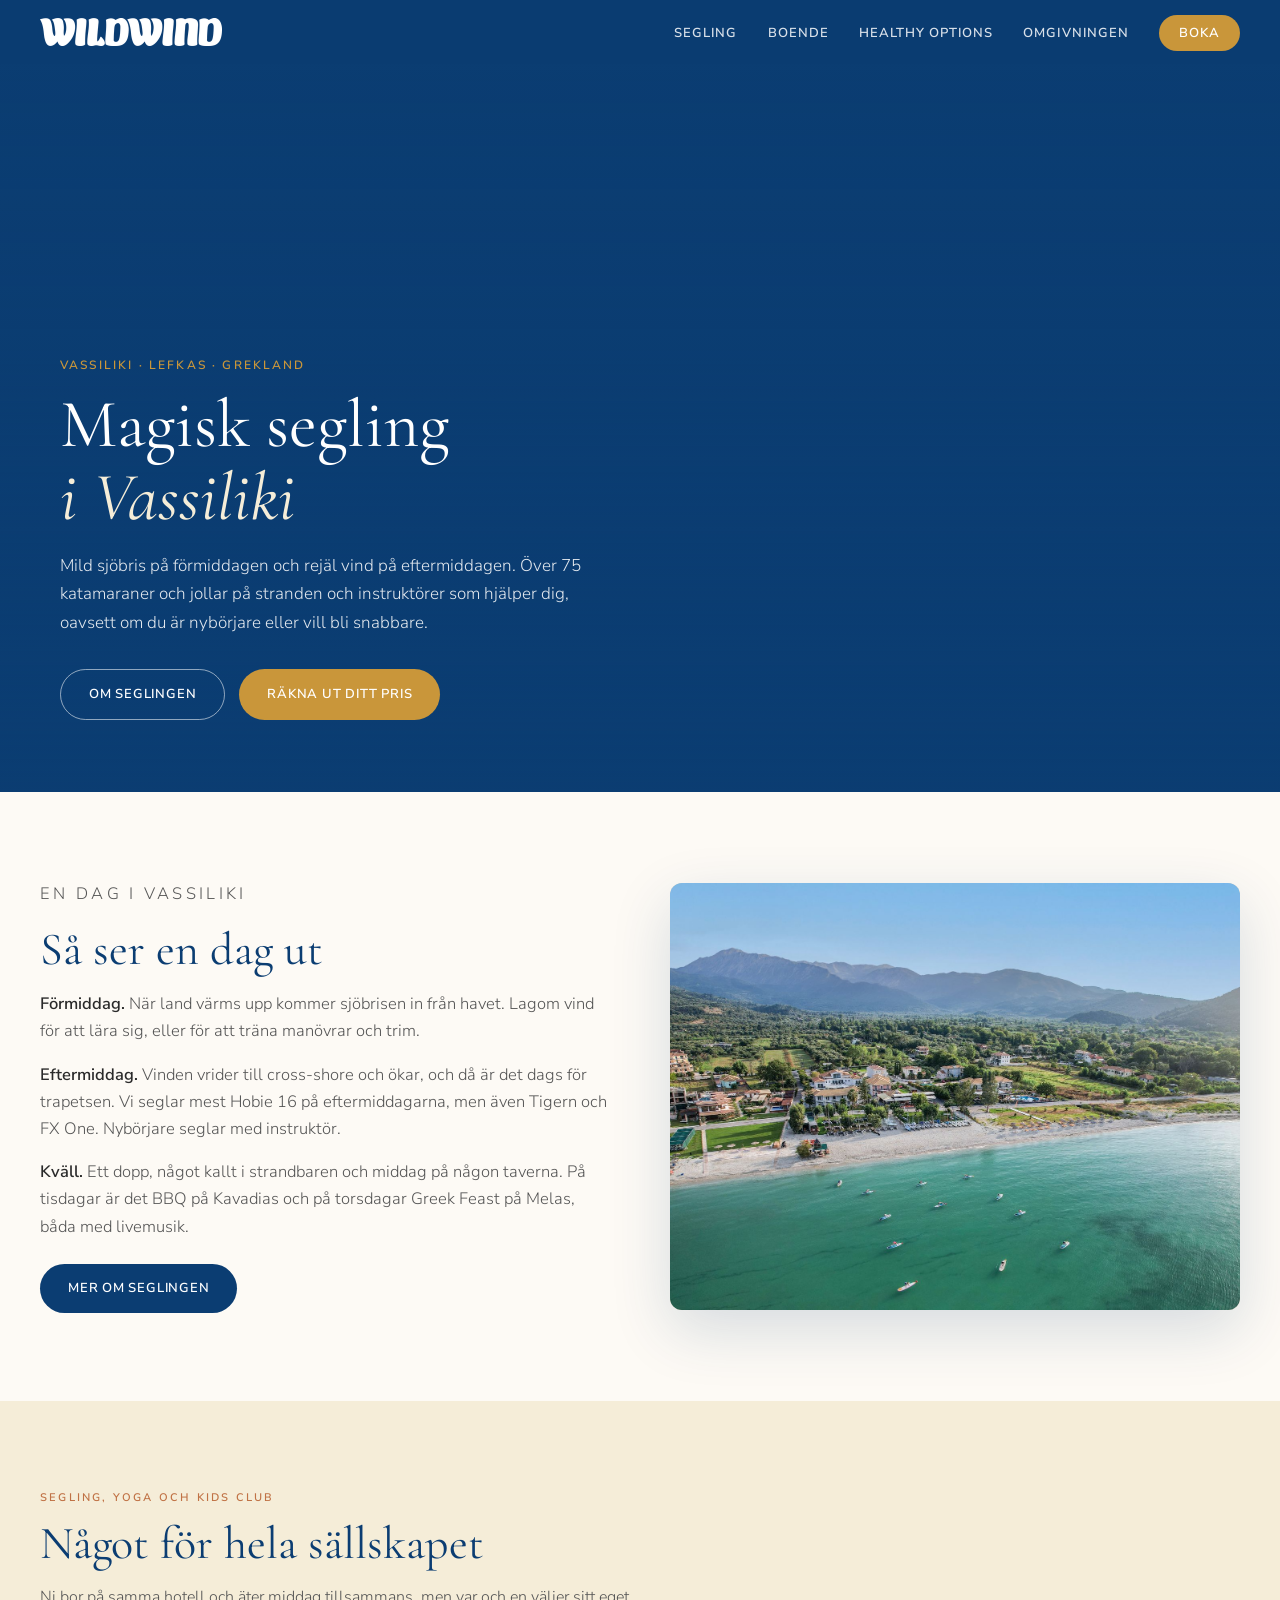
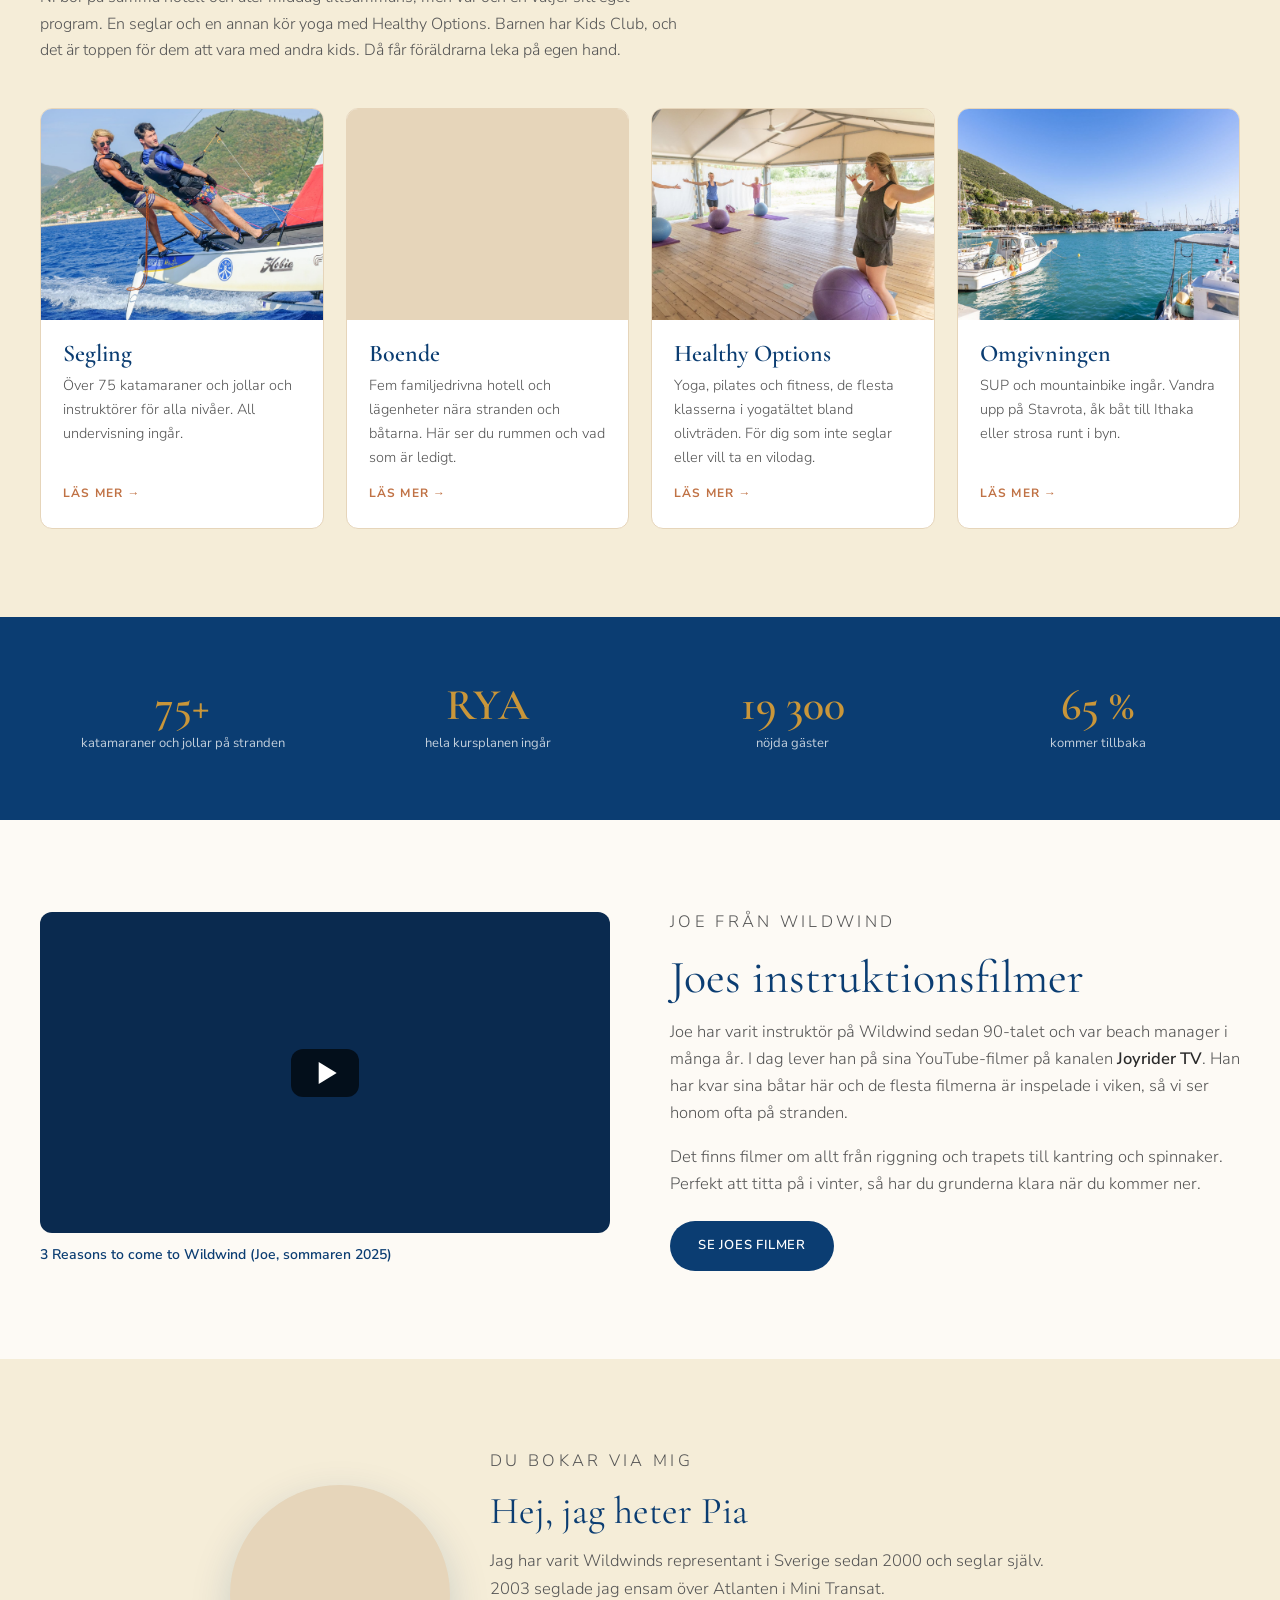
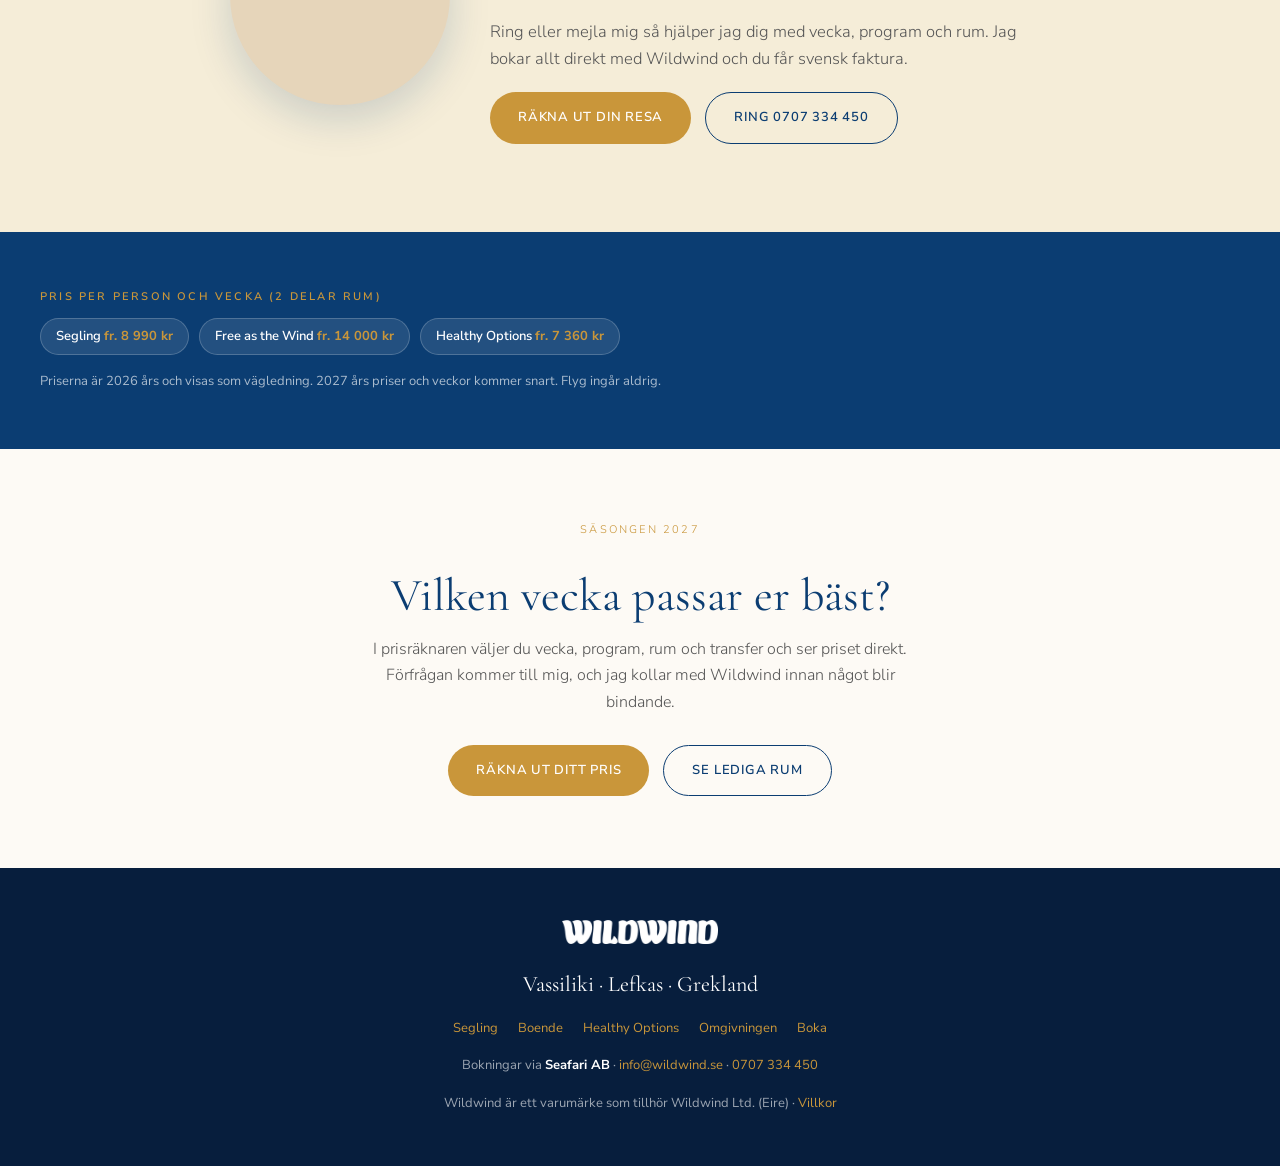
==== commit cdbad63c: "free as the wind uppdatering" ====
--- a/index.html
+++ b/index.html
@@ -3,10 +3,10 @@
 <head>
 <meta charset="UTF-8"/>
 <meta name="viewport" content="width=device-width, initial-scale=1.0"/>
-<title>Wildwind Vassiliki – segling på riktigt i Grekland</title>
-<meta name="description" content="Katamaraner, jollar och pålitlig vind i Vassilikibukten på Lefkas. Segling, Healthy Options och boende – bokas på svenska via Seafari AB."/>
-<meta property="og:title" content="Wildwind Vassiliki – segling på riktigt i Grekland"/>
-<meta property="og:description" content="Katamaraner, jollar och pålitlig vind i Vassilikibukten på Lefkas. Segling, Healthy Options och boende – bokas på svenska via Seafari AB."/>
+<title>Wildwind Vassiliki – seglarsemester på Lefkas i Grekland</title>
+<meta name="description" content="Katamaraner, jollar och pålitlig vind i Vassilikibukten på Lefkas. Segling, Healthy Options och boende som du bokar på svenska via Seafari AB."/>
+<meta property="og:title" content="Wildwind Vassiliki – seglarsemester på Lefkas i Grekland"/>
+<meta property="og:description" content="Katamaraner, jollar och pålitlig vind i Vassilikibukten på Lefkas. Segling, Healthy Options och boende som du bokar på svenska via Seafari AB."/>
 <meta property="og:image" content="https://388cb386b0d7908468c4-d7f86a40e40caa5d570fbd7e2287a9d8.ssl.cf3.rackcdn.com/images/spotlights/1920x530/sailing-2025-01.jpg"/>
 <meta property="og:type" content="website"/>
 <link rel="apple-touch-icon" href="apple-touch-icon.png"/>
@@ -33,10 +33,10 @@
   <div class="hero-overlay"></div>
   <div class="hero-content">
     <p class="eyebrow">Vassiliki · Lefkas · Grekland</p>
-    <h1>Segling på riktigt.<br/><em>I en vik som är gjord för det.</em></h1>
-    <p class="lead">Sjöbris på förmiddagen, ordentlig cross-shore på eftermiddagen och en strand full av katamaraner och jollar. Wildwind i Vassiliki är för dig som vill ut på vattnet – inte bara titta på det.</p>
+    <h1>Magisk segling<br/><em>i Vassiliki</em></h1>
+    <p class="lead">Mild sjöbris på förmiddagen och rejäl vind på eftermiddagen. Över 75 katamaraner och jollar på stranden och instruktörer som hjälper dig, oavsett om du är nybörjare eller vill bli snabbare.</p>
     <div class="ctas">
-      <a href="segling.html" class="btn btn-outline">Upptäck seglingen</a>
+      <a href="segling.html" class="btn btn-outline">Om seglingen</a>
       <a href="boka.html" class="btn btn-primary">Räkna ut ditt pris</a>
     </div>
   </div>
@@ -47,10 +47,10 @@
   <div class="inner split">
     <div class="prose">
       <p class="label">En dag i Vassiliki</p>
-      <h2 class="section-title">Vinden sätter schemat</h2>
-      <p><strong>Förmiddag.</strong> Sjöbrisen fyller på från havet medan ön värms upp. Jämn, snäll vind – perfekt för att lära sig, eller för att nöta manövrar och trim på en snabbare båt.</p>
-      <p><strong>Eftermiddag.</strong> Vinden vrider till cross-shore och tar i. Nu är det de vana seglarnas tur att hänga i trapets – oftast på <strong>Hobie 16</strong>, den båt vi seglar mest i eftermiddagens cross-shore, eller på Tigern och FX One. Är du nybörjare går du ut med en instruktör.</p>
-      <p><strong>Kväll.</strong> Ett dopp, en kall dryck på strandbaren och grekisk mat vid vattnet. På tisdagar är det BBQ på Kavadias, på torsdagar Greek Feast på Melas – med livemusik.</p>
+      <h2 class="section-title">Så ser en dag ut</h2>
+      <p><strong>Förmiddag.</strong> När land värms upp kommer sjöbrisen in från havet. Lagom vind för att lära sig, eller för att träna manövrar och trim.</p>
+      <p><strong>Eftermiddag.</strong> Vinden vrider till cross-shore och ökar, och då är det dags för trapetsen. Vi seglar mest Hobie 16 på eftermiddagarna, men även Tigern och FX One. Nybörjare seglar med instruktör.</p>
+      <p><strong>Kväll.</strong> Ett dopp, något kallt i strandbaren och middag på någon taverna. På tisdagar är det BBQ på Kavadias och på torsdagar Greek Feast på Melas, båda med livemusik.</p>
       <div class="ctas" style="margin-top:24px;"><a href="segling.html" class="btn btn-dark">Mer om seglingen</a></div>
     </div>
     <div>
@@ -62,25 +62,25 @@
 <!-- FYRA VÄGAR IN -->
 <section class="bg-sand">
   <div class="inner">
-    <p class="label">Allt på ett ställe</p>
-    <h2 class="section-title">Samma strand, olika dagar</h2>
-    <p class="section-sub">Den ena seglar, den andra kör yoga – ni bor på samma hotell och äter middag vid samma bord. Välj program per person. Och barnen har Kids Club: toppen för dem att vara med andra barn – och föräldrarna får leka på egen hand.</p>
+    <p class="label">Segling, yoga och Kids Club</p>
+    <h2 class="section-title">Något för hela sällskapet</h2>
+    <p class="section-sub">Ni bor på samma hotell och äter middag tillsammans, men var och en väljer sitt eget program. En seglar och en annan kör yoga med Healthy Options. Barnen har Kids Club, och det är toppen för dem att vara med andra kids. Då får föräldrarna leka på egen hand.</p>
     <div class="cards">
       <a class="card" href="segling.html">
         <div class="card-img"><img src="bilder/hobie-trapets.jpg" alt="Två seglare i trapets på en Hobie Cat" loading="lazy"/></div>
-        <div class="card-body"><h3>Segling</h3><p>Över 75 katamaraner och jollar, RYA-instruktörer och vind för alla nivåer. All undervisning ingår.</p><span class="more">Seglingen →</span></div>
+        <div class="card-body"><h3>Segling</h3><p>Över 75 katamaraner och jollar och instruktörer för alla nivåer. All undervisning ingår.</p><span class="more">Läs mer →</span></div>
       </a>
       <a class="card" href="boende.html">
         <div class="card-img"><img src="https://388cb386b0d7908468c4-d7f86a40e40caa5d570fbd7e2287a9d8.ssl.cf3.rackcdn.com/images/accommodation/520x340/09042-melas.jpg" alt="Melas Hotel i Vassiliki" loading="lazy"/></div>
-        <div class="card-body"><h3>Boende</h3><p>Fem familjedrivna boenden ett stenkast från stranden och båtarna. Se rummen och vad som är ledigt.</p><span class="more">Boendet →</span></div>
+        <div class="card-body"><h3>Boende</h3><p>Fem familjedrivna hotell och lägenheter nära stranden och båtarna. Här ser du rummen och vad som är ledigt.</p><span class="more">Läs mer →</span></div>
       </a>
       <a class="card" href="healthy-options.html">
         <div class="card-img"><img src="bilder/yogatalt-boll.jpg" alt="Klass i yogatältet bland olivträden" loading="lazy"/></div>
-        <div class="card-body"><h3>Healthy Options</h3><p>Över 40 klasser i yoga, pilates och fitness i yogatältet bland olivträden – för den som inte seglar, eller vill vila en dag.</p><span class="more">Healthy Options →</span></div>
+        <div class="card-body"><h3>Healthy Options</h3><p>Yoga, pilates och fitness, de flesta klasserna i yogatältet bland olivträden. För dig som inte seglar eller vill ta en vilodag.</p><span class="more">Läs mer →</span></div>
       </a>
       <a class="card" href="omgivningen.html">
         <div class="card-img"><img src="bilder/byn-hamnen.jpg" alt="Hamnen i Vassiliki" loading="lazy"/></div>
-        <div class="card-body"><h3>Omgivningen</h3><p>SUP och mountainbike ingår. Vandra upp på Stavrota, ta båten till Ithaka – eller bara häng i byn.</p><span class="more">Omgivningen →</span></div>
+        <div class="card-body"><h3>Omgivningen</h3><p>SUP och mountainbike ingår. Vandra upp på Stavrota, åk båt till Ithaka eller strosa runt i byn.</p><span class="more">Läs mer →</span></div>
       </a>
     </div>
   </div>
@@ -90,7 +90,7 @@
 <section class="bg-azure" style="padding:64px 40px;">
   <div class="inner stats">
     <div class="stat"><b>75+</b><span>katamaraner och jollar på stranden</span></div>
-    <div class="stat"><b>RYA</b><span>hela kursplanen ingår, utan extra kostnad</span></div>
+    <div class="stat"><b>RYA</b><span>hela kursplanen ingår</span></div>
     <div class="stat"><b>19 300</b><span>nöjda gäster</span></div>
     <div class="stat"><b>65 %</b><span>kommer tillbaka</span></div>
   </div>
@@ -101,14 +101,14 @@
   <div class="inner split reverse">
     <div class="prose">
       <p class="label">Joe från Wildwind</p>
-      <h2 class="section-title">Lär dig av en som seglat viken i 30 år</h2>
-      <p>Joe har varit instruktör på Wildwind sedan 90-talet och var länge beach manager. I dag gör han instruktionsfilmer på heltid i sin kanal <strong>Joyrider TV</strong> – och de flesta är inspelade här, i Vassilikibukten, där han fortfarande har sina båtar.</p>
-      <p>Riggning, trapets, kantring, spinnaker, onboard-filmer i 25 knop – titta hemma i vinter, så sitter grunderna när du kommer ner.</p>
+      <h2 class="section-title">Joes instruktionsfilmer</h2>
+      <p>Joe har varit instruktör på Wildwind sedan 90-talet och var beach manager i många år. I dag lever han på sina YouTube-filmer på kanalen <strong>Joyrider TV</strong>. Han har kvar sina båtar här och de flesta filmerna är inspelade i viken, så vi ser honom ofta på stranden.</p>
+      <p>Det finns filmer om allt från riggning och trapets till kantring och spinnaker. Perfekt att titta på i vinter, så har du grunderna klara när du kommer ner.</p>
       <div class="ctas" style="margin-top:24px;"><a href="segling.html#joe" class="btn btn-dark">Se Joes filmer</a></div>
     </div>
     <div>
       <button class="yt" type="button" data-id="9EHn4kB-xTU" aria-label="Spela: 3 Reasons to come to Wildwind"></button>
-      <p class="video-title">3 Reasons to come to Wildwind – Joe, sommaren 2025</p>
+      <p class="video-title">3 Reasons to come to Wildwind (Joe, sommaren 2025)</p>
     </div>
   </div>
 </section>
@@ -116,12 +116,12 @@
 <!-- PIA -->
 <section class="bg-sand">
   <div class="inner-narrow pia">
-    <div class="pia-foto"><img src="https://img.mysignature.io/p/3/e/9/3e976518-0519-56ca-9a6a-c3efc0f68c9a.png?time=1738778414&amp;uid=562938&amp;sid=1360071" alt="Pia L'Obry"/></div>
+    <div class="pia-foto"><img src="bilder/pia.jpg" alt="Pia L'Obry"/></div>
     <div class="prose">
       <p class="label">Du bokar via mig</p>
       <h2 class="section-title" style="font-size:clamp(28px,3.4vw,38px);">Hej, jag heter Pia</h2>
-      <p>Jag har varit Wildwinds representant i Sverige sedan 2000, och jag seglar själv – bland annat ensam över Atlanten i Mini Transat 2003. När du ringer pratar du alltså med någon som vet hur det känns när skrovet lyfter.</p>
-      <p>Jag hjälper dig att välja vecka, program och rum, och bokar allt direkt med Wildwind på plats. På svenska, med svensk faktura.</p>
+      <p>Jag har varit Wildwinds representant i Sverige sedan 2000 och seglar själv. 2003 seglade jag ensam över Atlanten i Mini Transat.</p>
+      <p>Ring eller mejla mig så hjälper jag dig med vecka, program och rum. Jag bokar allt direkt med Wildwind och du får svensk faktura.</p>
       <div class="ctas" style="margin-top:20px;">
         <a href="boka.html" class="btn btn-primary">Räkna ut din resa</a>
         <a href="tel:+46707334450" class="btn btn-ghost">Ring 0707 334 450</a>
@@ -139,7 +139,7 @@
       <span class="chip">Free as the Wind <strong>fr. 14 000 kr</strong></span>
       <span class="chip">Healthy Options <strong>fr. 7 360 kr</strong></span>
     </div>
-    <p style="font-size:13px;margin-top:16px;color:rgba(255,255,255,0.65);">2026 års priser som vägledning – 2027 års priser och veckor publiceras inom kort. Flyg ingår aldrig.</p>
+    <p style="font-size:13px;margin-top:16px;color:rgba(255,255,255,0.65);">Priserna är 2026 års och visas som vägledning. 2027 års priser och veckor kommer snart. Flyg ingår aldrig.</p>
   </div>
 </section>
 
@@ -147,7 +147,7 @@
 <section class="cta-band" style="background:var(--white);">
   <p class="label">Säsongen 2027</p>
   <h2 style="color:var(--azure);">Vilken vecka passar er bäst?</h2>
-  <p style="color:var(--text-mid);">Klicka ihop resan – program, rum och transfer – och se priset direkt. Förfrågan går till mig, och jag stämmer av med Wildwind innan något är bindande.</p>
+  <p style="color:var(--text-mid);">I prisräknaren väljer du vecka, program, rum och transfer och ser priset direkt. Förfrågan kommer till mig, och jag kollar med Wildwind innan något blir bindande.</p>
   <div class="ctas">
     <a href="boka.html" class="btn btn-primary">Räkna ut ditt pris</a>
     <a href="boende.html#tillganglighet" class="btn btn-ghost">Se lediga rum</a>
--- a/wildwind.css
+++ b/wildwind.css
@@ -144,6 +144,18 @@
 }
 .photo img { width: 100%; height: 100%; object-fit: cover; }
 .photo.wide { aspect-ratio: 16/9; }
+.joe-foto { aspect-ratio: 4/5; max-width: 420px; justify-self: center; width: 100%; }
+.duo { display: grid; grid-template-columns: 1fr 1fr; gap: 16px; align-items: start; }
+.duo .photo { aspect-ratio: 3/4; }
+/* Bildspel */
+.slides { position: relative; aspect-ratio: 4/3; border-radius: var(--radius); overflow: hidden; background: var(--sand-dark); box-shadow: 0 20px 60px rgba(11,61,114,0.16); }
+.slides img { position: absolute; inset: 0; width: 100%; height: 100%; object-fit: cover; opacity: 0; transition: opacity .8s ease; }
+.slides img.on { opacity: 1; }
+.slides .sl-btn { position: absolute; top: 50%; transform: translateY(-50%); width: 42px; height: 42px; border-radius: 50%; border: 0; background: rgba(255,255,255,.85); color: var(--azure); font-size: 22px; line-height: 1; cursor: pointer; z-index: 2; }
+.slides .sl-prev { left: 12px; } .slides .sl-next { right: 12px; }
+.slides .sl-dots { position: absolute; left: 0; right: 0; bottom: 12px; display: flex; justify-content: center; gap: 8px; z-index: 2; }
+.slides .sl-dots button { width: 10px; height: 10px; border-radius: 50%; border: 0; padding: 0; background: rgba(255,255,255,.55); cursor: pointer; }
+.slides .sl-dots button.on { background: #fff; }
 .caption { font-size: 12px; color: var(--text-light); margin-top: 8px; }
 
 /* Plats för Pias egna bilder */
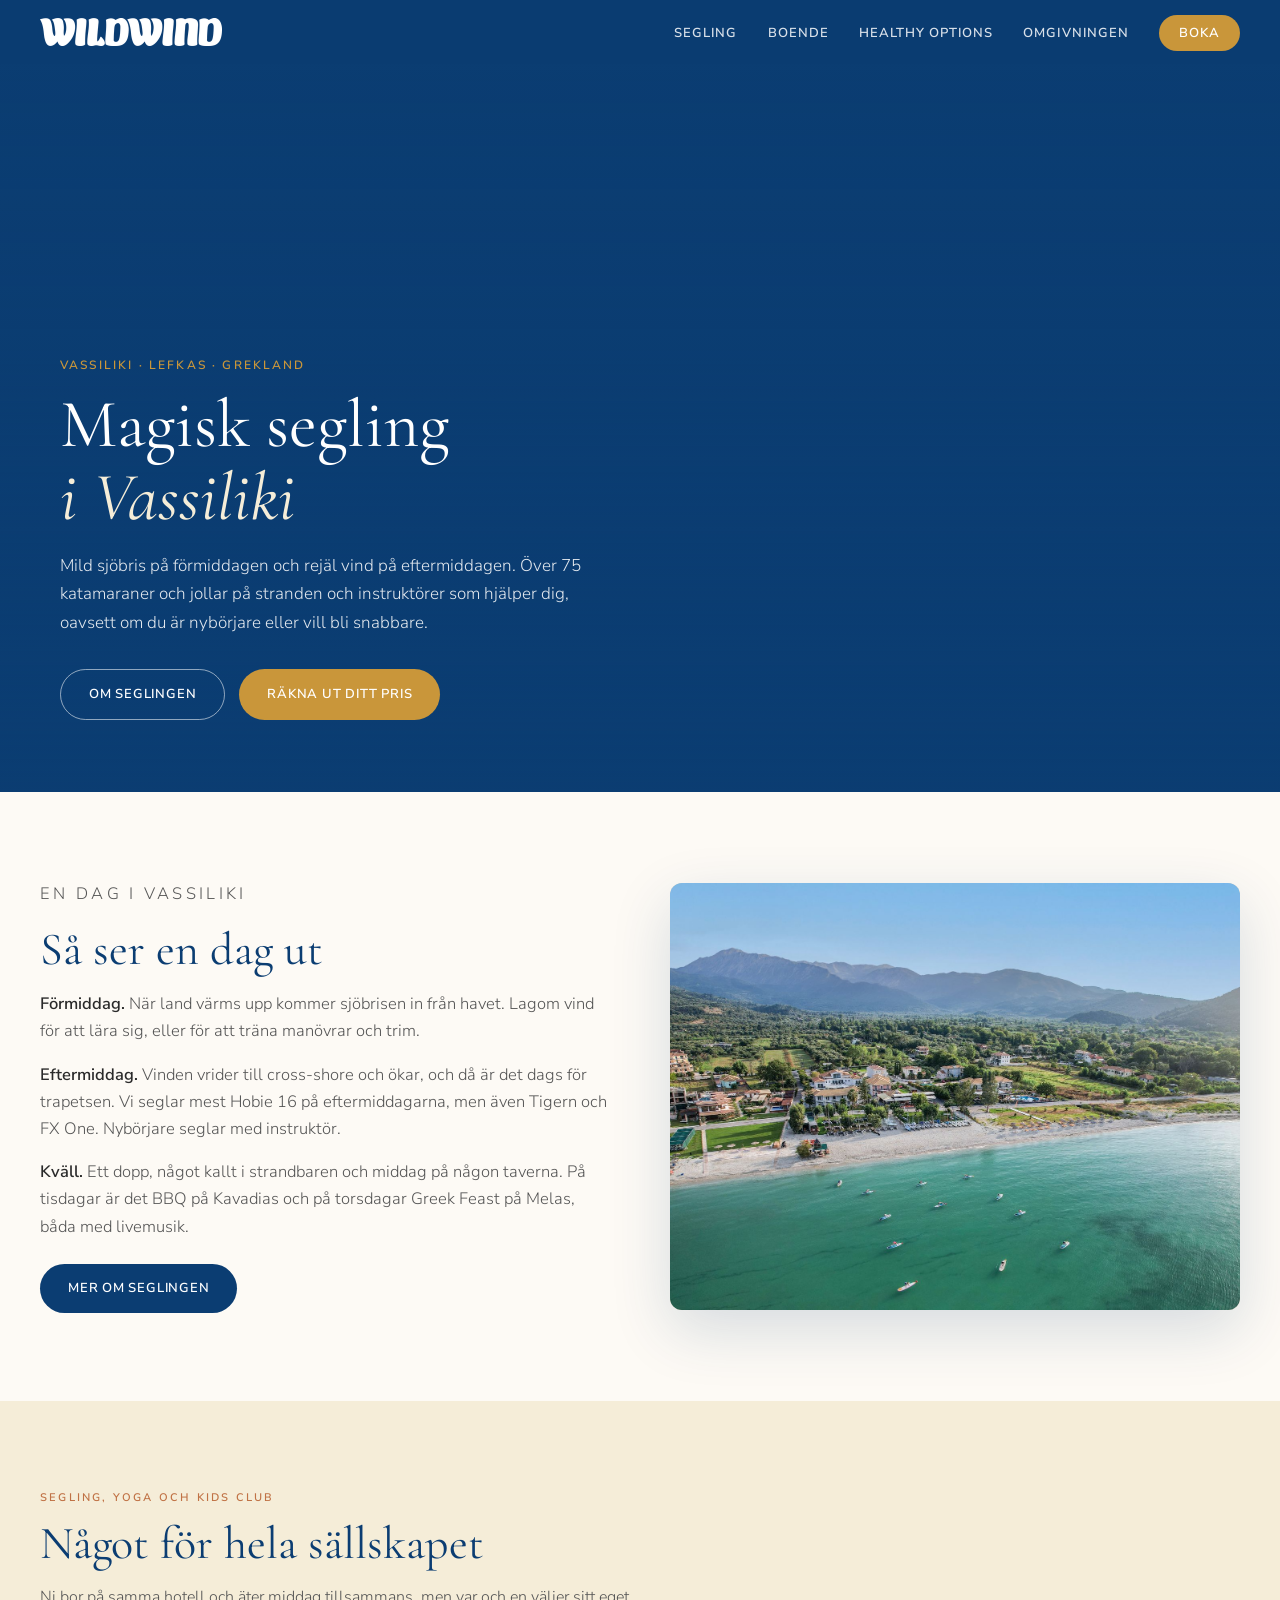
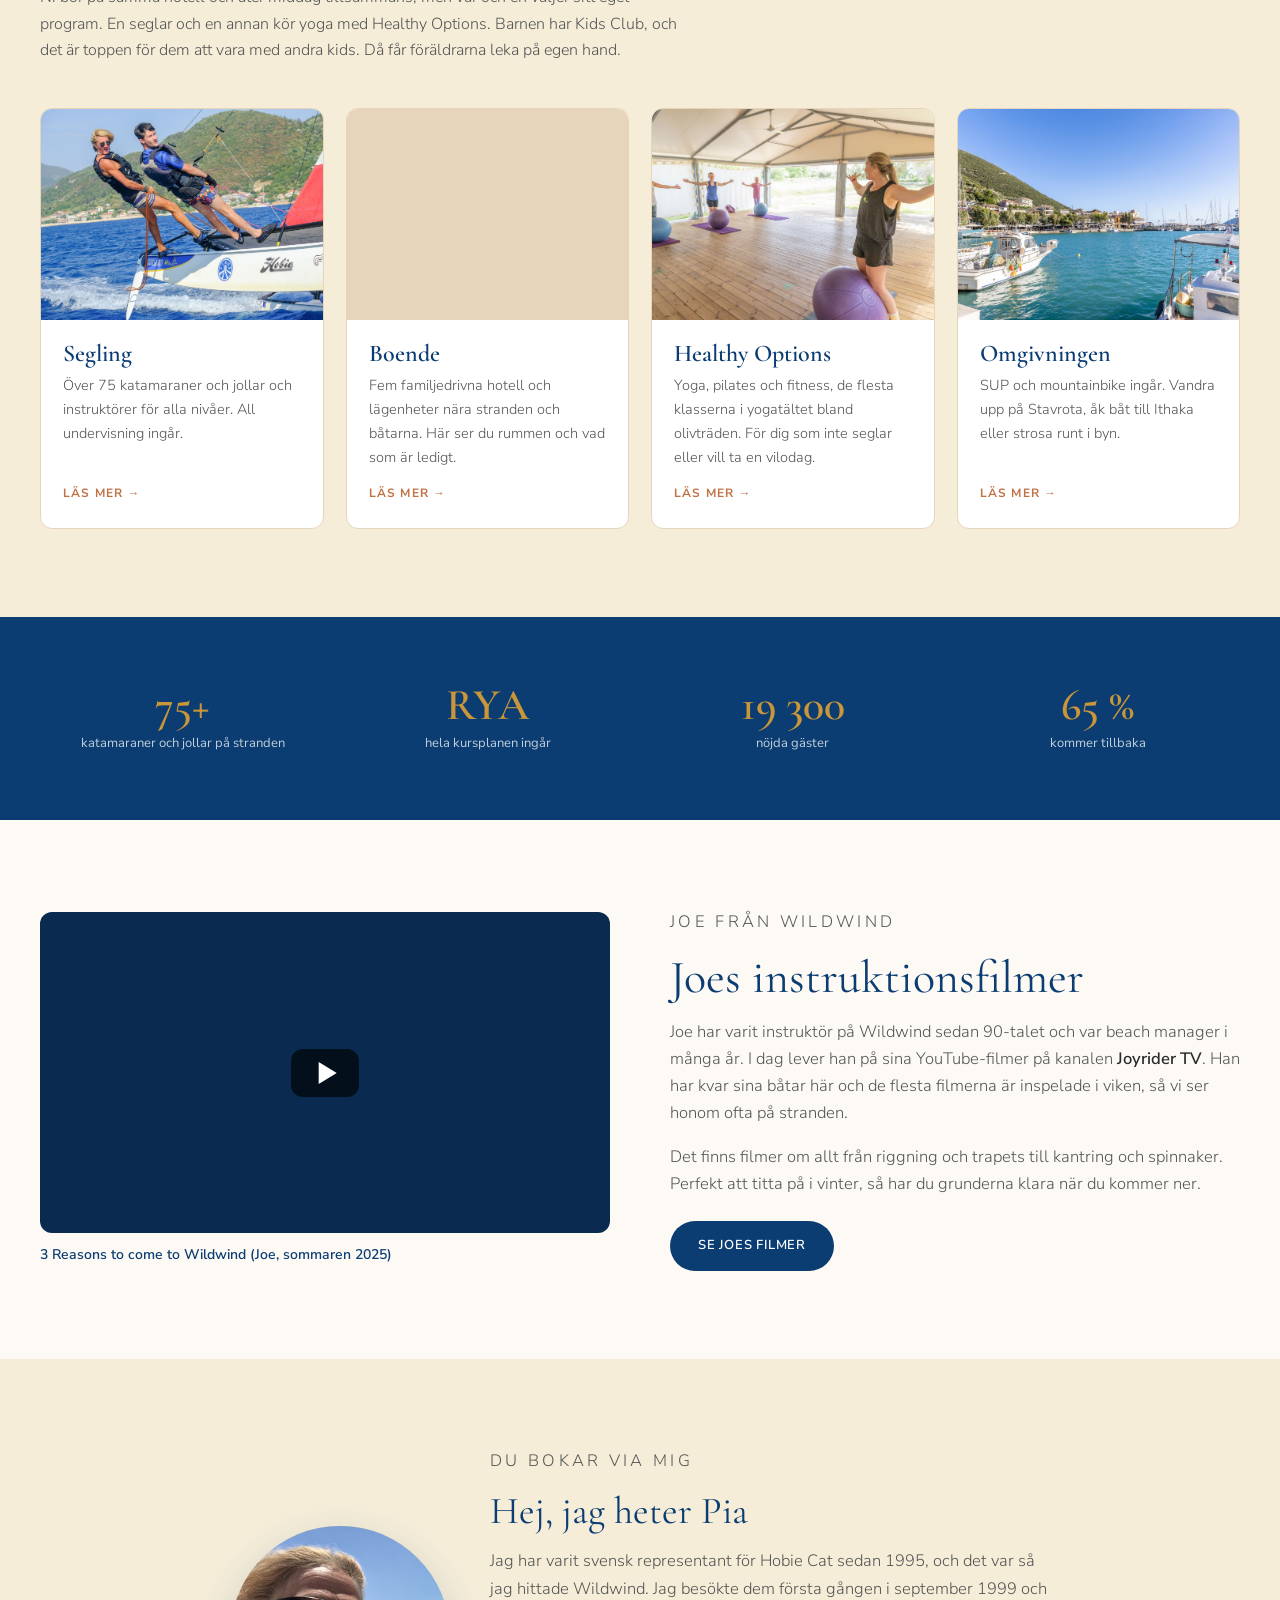
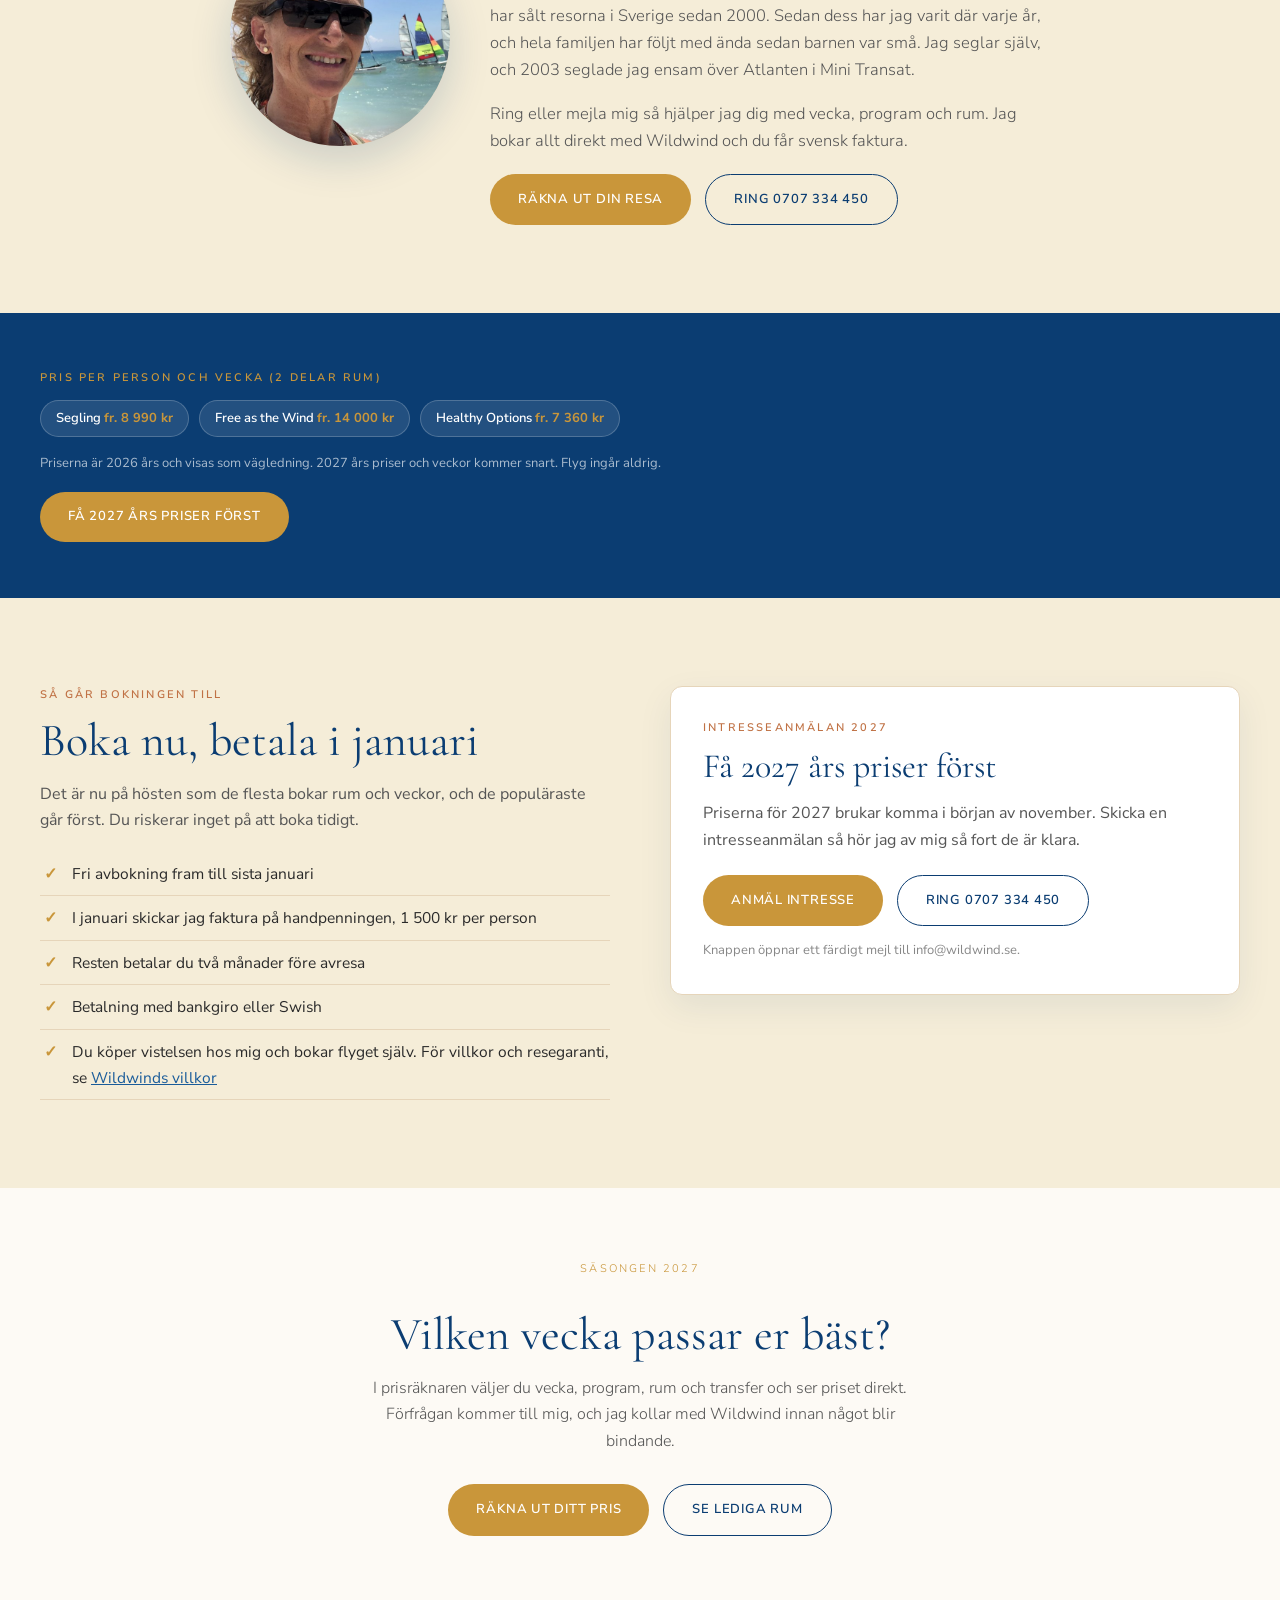
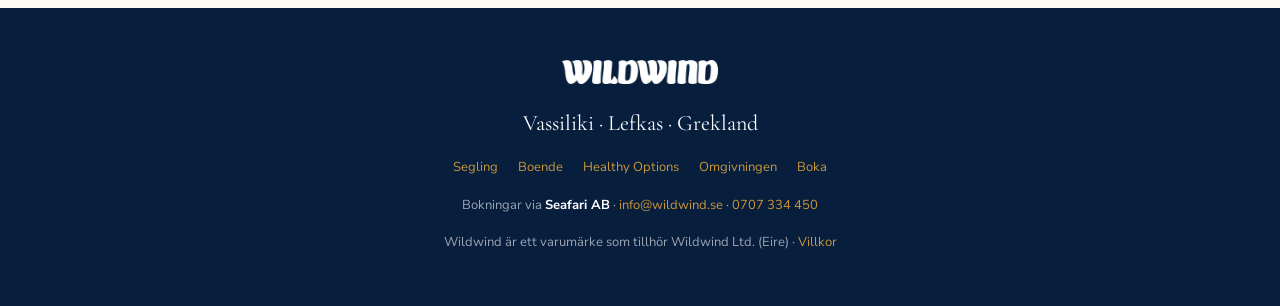
==== commit a72b89c1: "bokningsintresse" ====
--- a/index.html
+++ b/index.html
@@ -120,7 +120,7 @@
     <div class="prose">
       <p class="label">Du bokar via mig</p>
       <h2 class="section-title" style="font-size:clamp(28px,3.4vw,38px);">Hej, jag heter Pia</h2>
-      <p>Jag har varit Wildwinds representant i Sverige sedan 2000 och seglar själv. 2003 seglade jag ensam över Atlanten i Mini Transat.</p>
+      <p>Jag har varit svensk representant för Hobie Cat sedan 1995, och det var så jag hittade Wildwind. Jag besökte dem första gången i september 1999 och har sålt resorna i Sverige sedan 2000. Sedan dess har jag varit där varje år, och hela familjen har följt med ända sedan barnen var små. Jag seglar själv, och 2003 seglade jag ensam över Atlanten i Mini Transat.</p>
       <p>Ring eller mejla mig så hjälper jag dig med vecka, program och rum. Jag bokar allt direkt med Wildwind och du får svensk faktura.</p>
       <div class="ctas" style="margin-top:20px;">
         <a href="boka.html" class="btn btn-primary">Räkna ut din resa</a>
@@ -140,6 +140,35 @@
       <span class="chip">Healthy Options <strong>fr. 7 360 kr</strong></span>
     </div>
     <p style="font-size:13px;margin-top:16px;color:rgba(255,255,255,0.65);">Priserna är 2026 års och visas som vägledning. 2027 års priser och veckor kommer snart. Flyg ingår aldrig.</p>
+    <div class="ctas" style="margin-top:18px;"><a href="#intresse" class="btn btn-primary">Få 2027 års priser först</a></div>
+  </div>
+</section>
+
+<!-- VILLKOR + INTRESSEANMÄLAN -->
+<section class="bg-sand" id="intresse">
+  <div class="inner split" style="align-items:start;">
+    <div>
+      <p class="label">Så går bokningen till</p>
+      <h2 class="section-title">Boka nu, betala i januari</h2>
+      <p style="color:var(--text-mid);margin-bottom:18px;">Det är nu på hösten som de flesta bokar rum och veckor, och de populäraste går först. Du riskerar inget på att boka tidigt.</p>
+      <ul class="checks">
+        <li>Fri avbokning fram till sista januari</li>
+        <li>I januari skickar jag faktura på handpenningen, 1 500 kr per person</li>
+        <li>Resten betalar du två månader före avresa</li>
+        <li>Betalning med bankgiro eller Swish</li>
+        <li>Du köper vistelsen hos mig och bokar flyget själv. För villkor och resegaranti, se <a href="https://wildwind.se/terms_and_conditions" target="_blank" rel="noopener">Wildwinds villkor</a></li>
+      </ul>
+    </div>
+    <div class="intresse-box">
+      <p class="label">Intresseanmälan 2027</p>
+      <h2 class="section-title" style="font-size:clamp(26px,3vw,34px);">Få 2027 års priser först</h2>
+      <p style="color:var(--text-mid);">Priserna för 2027 brukar komma i början av november. Skicka en intresseanmälan så hör jag av mig så fort de är klara.</p>
+      <div class="ctas" style="margin-top:22px;">
+        <a href="mailto:info@wildwind.se?subject=Intresseanm%C3%A4lan%202027&amp;body=Hej%20Pia%21%0A%0AJag%20vill%20g%C3%A4rna%20f%C3%A5%202027%20%C3%A5rs%20priser%20s%C3%A5%20fort%20de%20kommer.%0A%0ANamn%3A%0ATelefon%3A%0AUngef%C3%A4r%20n%C3%A4r%20vill%20ni%20resa%20%28vecka%20eller%20m%C3%A5nad%29%3A%0AAntal%20vuxna%3A%0AAntal%20barn%20och%20%C3%A5ldrar%3A%0ASegling%2C%20Healthy%20Options%2C%20Free%20as%20the%20Wind%20eller%20blandat%3A%0A%0AH%C3%A4lsningar%0A" class="btn btn-primary">Anmäl intresse</a>
+        <a href="tel:+46707334450" class="btn btn-ghost">Ring 0707 334 450</a>
+      </div>
+      <p style="font-size:13px;color:var(--text-light);margin-top:14px;">Knappen öppnar ett färdigt mejl till info@wildwind.se.</p>
+    </div>
   </div>
 </section>
 
--- a/wildwind.css
+++ b/wildwind.css
@@ -156,6 +156,7 @@
 .slides .sl-dots { position: absolute; left: 0; right: 0; bottom: 12px; display: flex; justify-content: center; gap: 8px; z-index: 2; }
 .slides .sl-dots button { width: 10px; height: 10px; border-radius: 50%; border: 0; padding: 0; background: rgba(255,255,255,.55); cursor: pointer; }
 .slides .sl-dots button.on { background: #fff; }
+.intresse-box { background: #fff; border: 1px solid var(--sand-dark); border-radius: var(--radius); padding: 32px; box-shadow: 0 12px 34px rgba(11,61,114,0.08); }
 .caption { font-size: 12px; color: var(--text-light); margin-top: 8px; }
 
 /* Plats för Pias egna bilder */
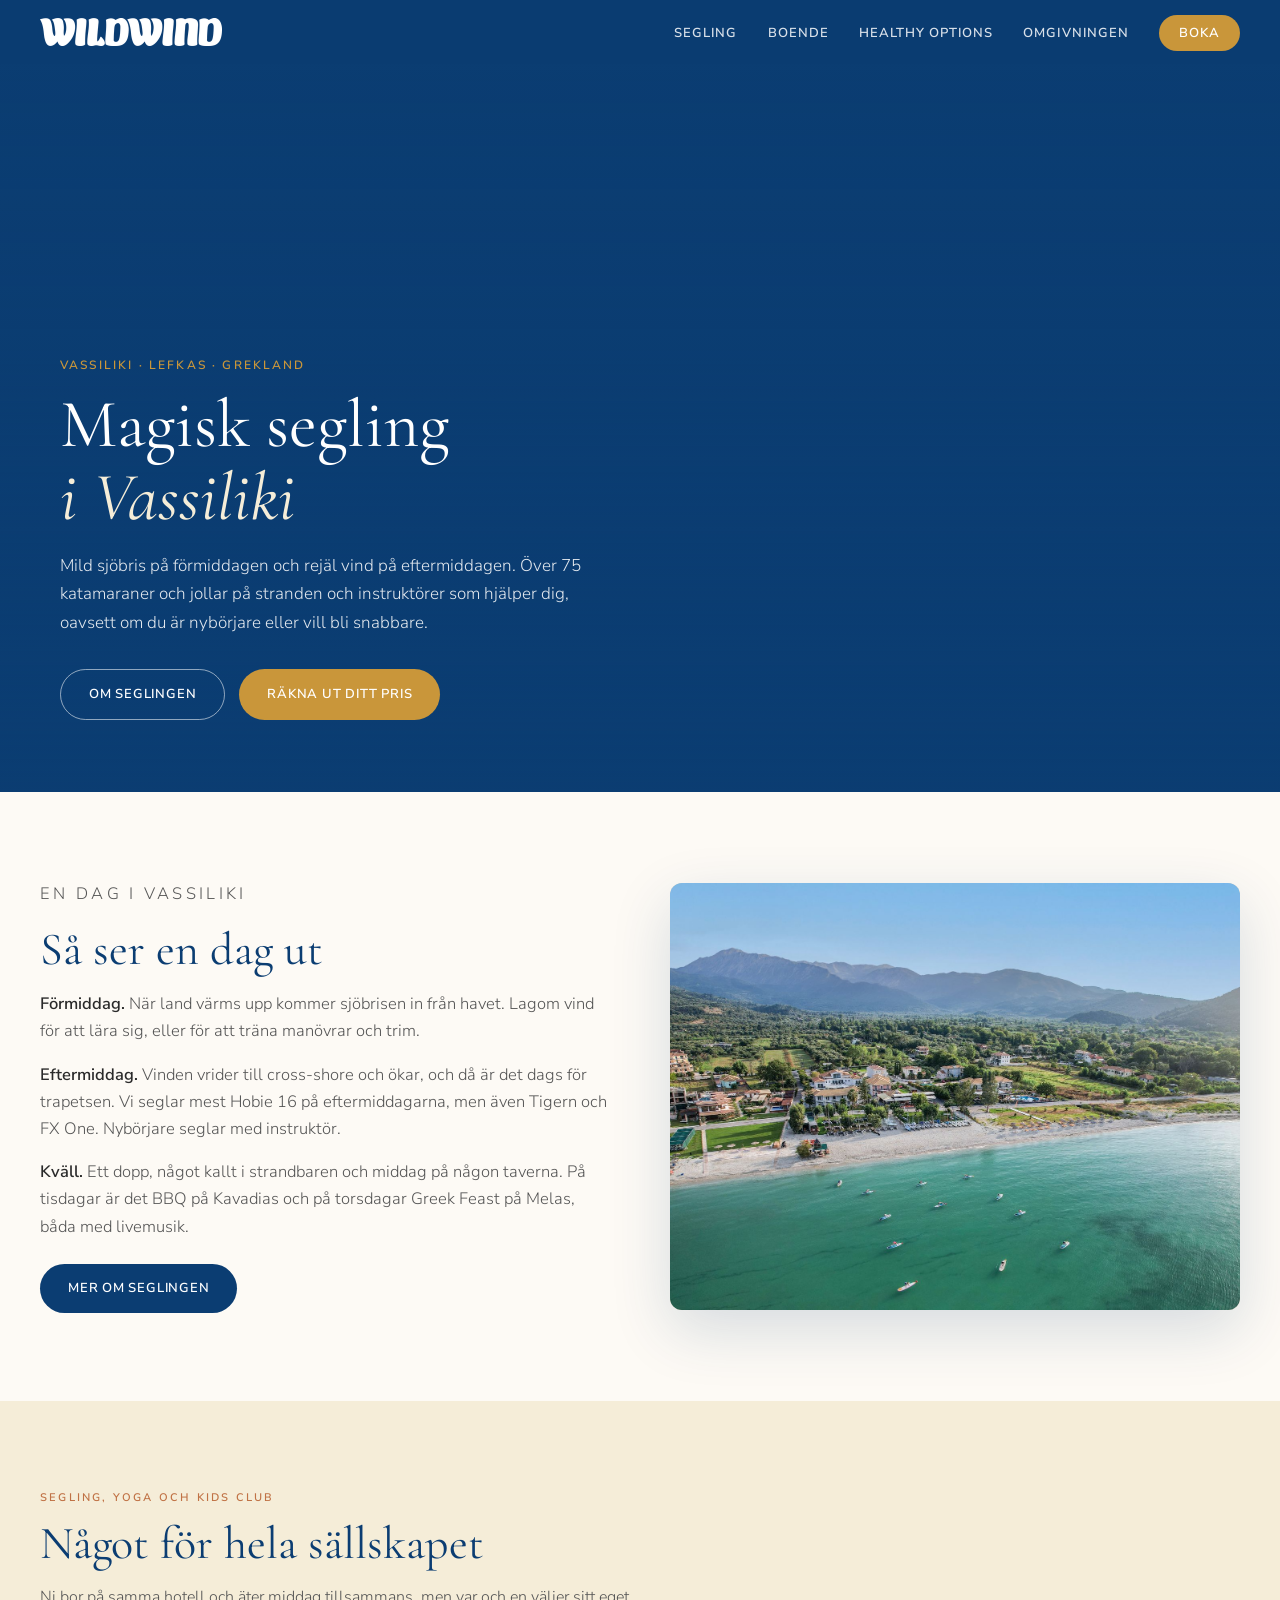
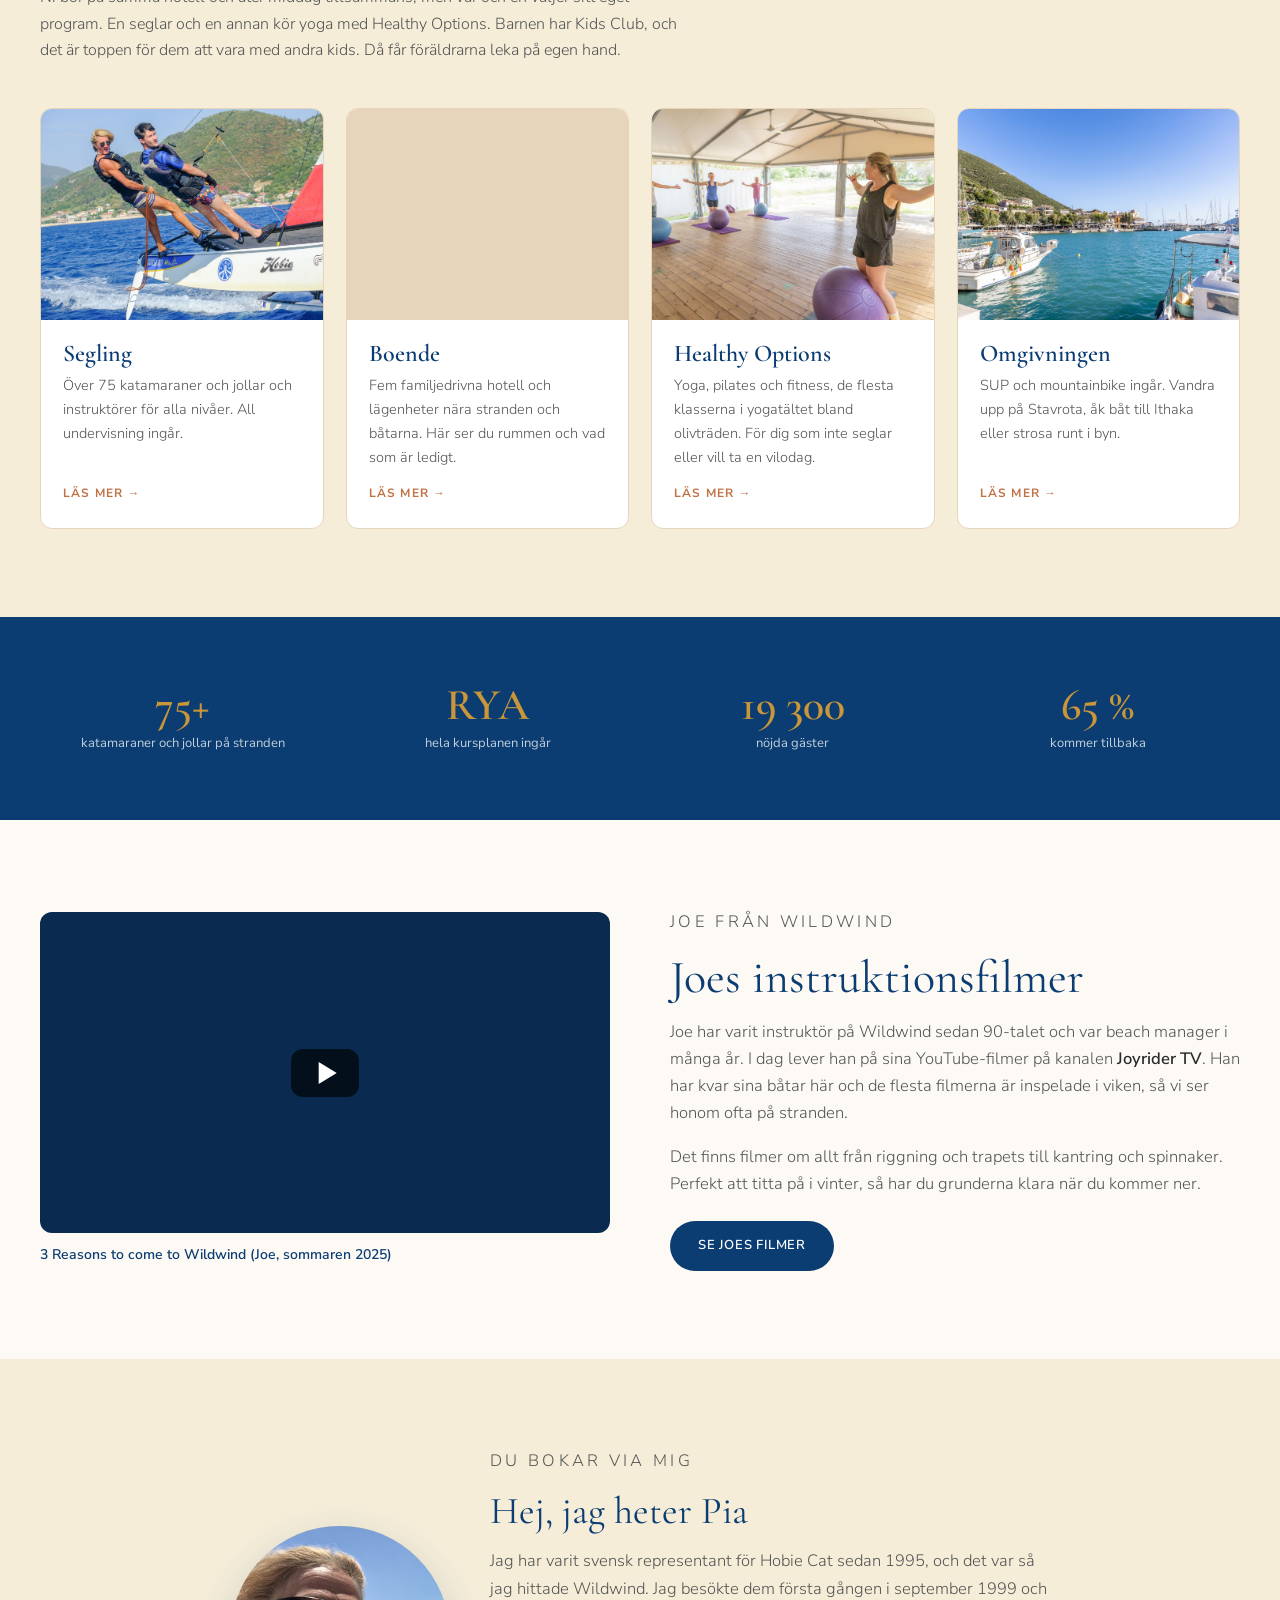
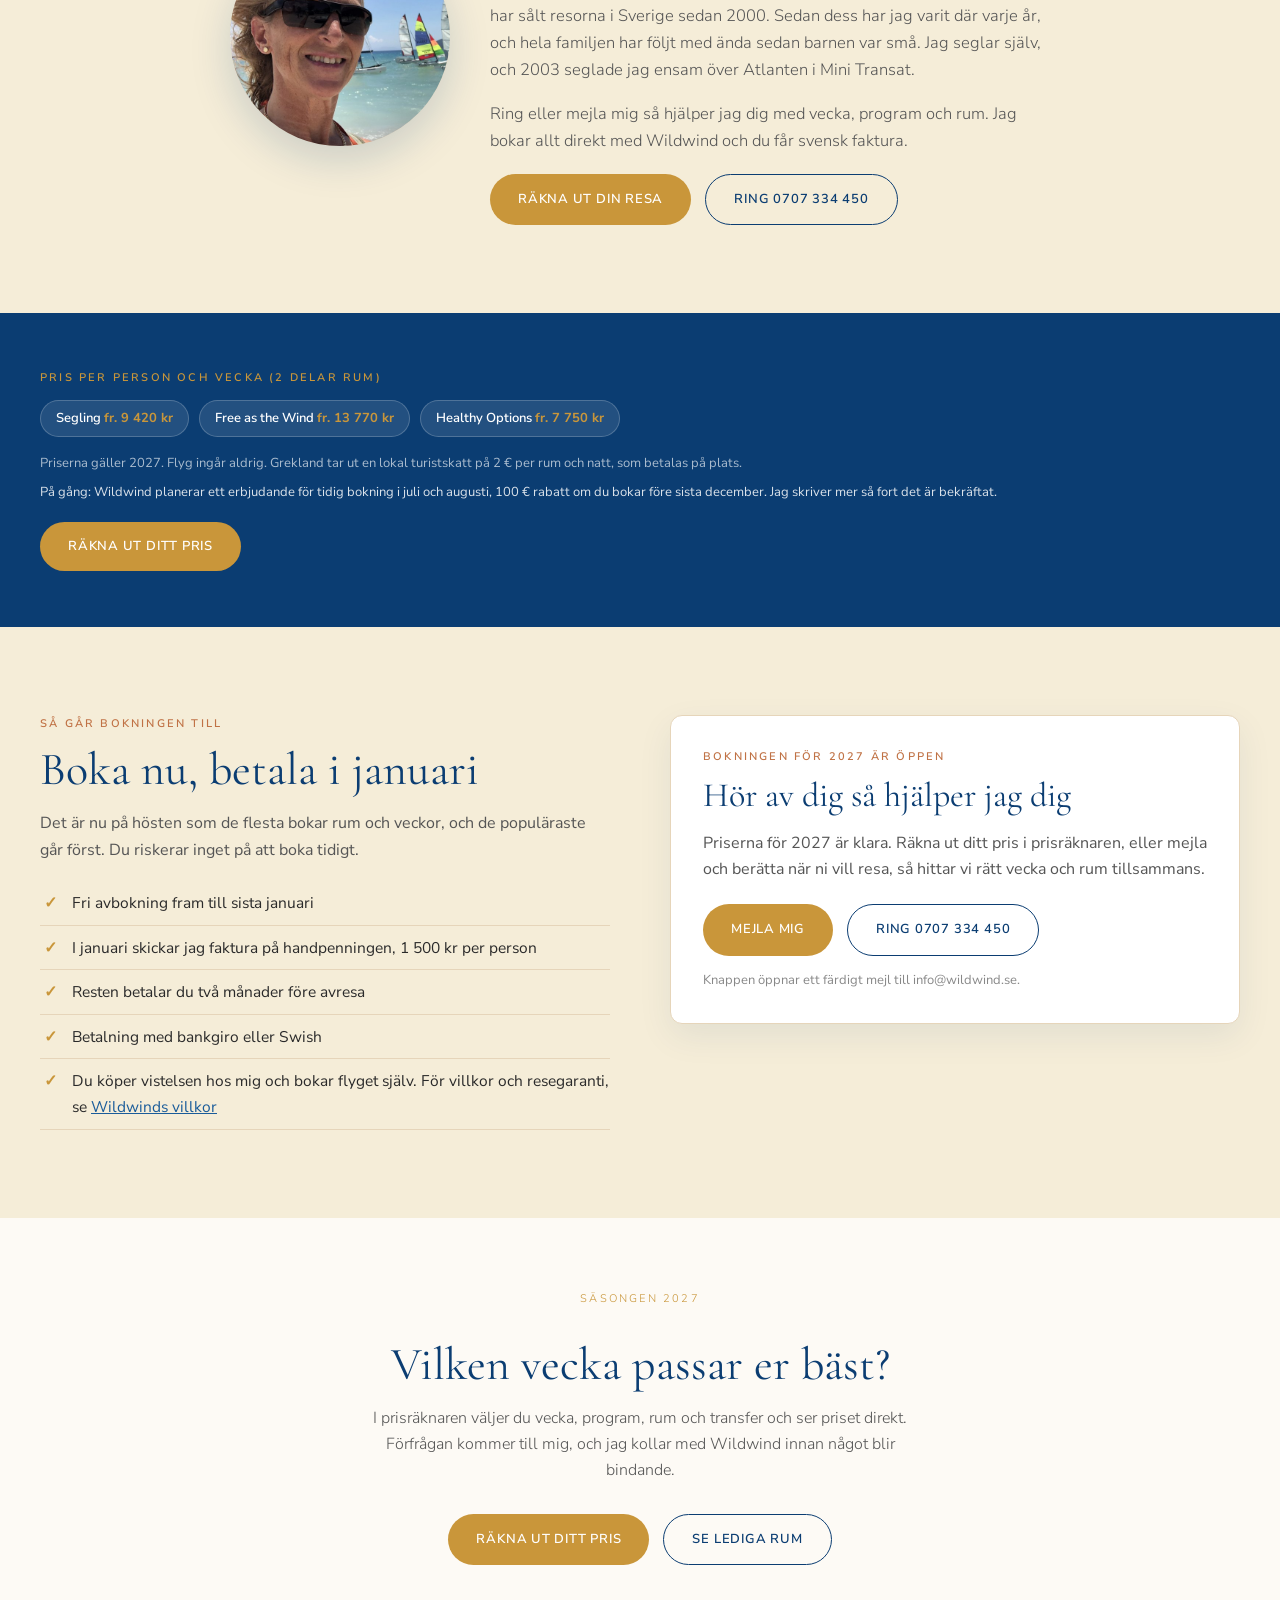
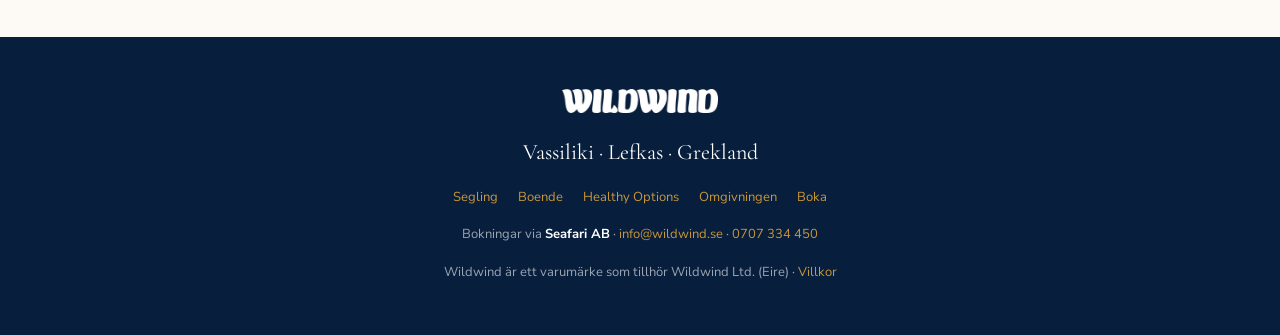
==== commit df56859c: "Priser 2027 och rumslista 2027 Nya priser i boka, startsidan och boende (Riksbanken okt 2026), barnr" ====
--- a/index.html
+++ b/index.html
@@ -135,12 +135,13 @@
   <div class="inner">
     <p class="label">Pris per person och vecka (2 delar rum)</p>
     <div class="chips" style="margin-top:12px;">
-      <span class="chip">Segling <strong>fr. 8 990 kr</strong></span>
-      <span class="chip">Free as the Wind <strong>fr. 14 000 kr</strong></span>
-      <span class="chip">Healthy Options <strong>fr. 7 360 kr</strong></span>
+      <span class="chip">Segling <strong>fr. 9 420 kr</strong></span>
+      <span class="chip">Free as the Wind <strong>fr. 13 770 kr</strong></span>
+      <span class="chip">Healthy Options <strong>fr. 7 750 kr</strong></span>
     </div>
-    <p style="font-size:13px;margin-top:16px;color:rgba(255,255,255,0.65);">Priserna är 2026 års och visas som vägledning. 2027 års priser och veckor kommer snart. Flyg ingår aldrig.</p>
-    <div class="ctas" style="margin-top:18px;"><a href="#intresse" class="btn btn-primary">Få 2027 års priser först</a></div>
+    <p style="font-size:13px;margin-top:16px;color:rgba(255,255,255,0.65);">Priserna gäller 2027. Flyg ingår aldrig. Grekland tar ut en lokal turistskatt på 2 € per rum och natt, som betalas på plats.</p>
+    <p style="font-size:13px;margin-top:8px;color:rgba(255,255,255,0.85);">På gång: Wildwind planerar ett erbjudande för tidig bokning i juli och augusti, 100 € rabatt om du bokar före sista december. Jag skriver mer så fort det är bekräftat.</p>
+    <div class="ctas" style="margin-top:18px;"><a href="boka.html" class="btn btn-primary">Räkna ut ditt pris</a></div>
   </div>
 </section>
 
@@ -160,11 +161,11 @@
       </ul>
     </div>
     <div class="intresse-box">
-      <p class="label">Intresseanmälan 2027</p>
-      <h2 class="section-title" style="font-size:clamp(26px,3vw,34px);">Få 2027 års priser först</h2>
-      <p style="color:var(--text-mid);">Priserna för 2027 brukar komma i början av november. Skicka en intresseanmälan så hör jag av mig så fort de är klara.</p>
+      <p class="label">Bokningen för 2027 är öppen</p>
+      <h2 class="section-title" style="font-size:clamp(26px,3vw,34px);">Hör av dig så hjälper jag dig</h2>
+      <p style="color:var(--text-mid);">Priserna för 2027 är klara. Räkna ut ditt pris i prisräknaren, eller mejla och berätta när ni vill resa, så hittar vi rätt vecka och rum tillsammans.</p>
       <div class="ctas" style="margin-top:22px;">
-        <a href="mailto:info@wildwind.se?subject=Intresseanm%C3%A4lan%202027&amp;body=Hej%20Pia%21%0A%0AJag%20vill%20g%C3%A4rna%20f%C3%A5%202027%20%C3%A5rs%20priser%20s%C3%A5%20fort%20de%20kommer.%0A%0ANamn%3A%0ATelefon%3A%0AUngef%C3%A4r%20n%C3%A4r%20vill%20ni%20resa%20%28vecka%20eller%20m%C3%A5nad%29%3A%0AAntal%20vuxna%3A%0AAntal%20barn%20och%20%C3%A5ldrar%3A%0ASegling%2C%20Healthy%20Options%2C%20Free%20as%20the%20Wind%20eller%20blandat%3A%0A%0AH%C3%A4lsningar%0A" class="btn btn-primary">Anmäl intresse</a>
+        <a href="mailto:info@wildwind.se?subject=Wildwind%202027&amp;body=Hej%20Pia%21%0A%0AVi%20funderar%20p%C3%A5%20en%20resa%20till%20Wildwind%202027.%0A%0ANamn%3A%0ATelefon%3A%0AUngef%C3%A4r%20n%C3%A4r%20vill%20ni%20resa%20%28vecka%20eller%20m%C3%A5nad%29%3A%0AAntal%20vuxna%3A%0AAntal%20barn%20och%20%C3%A5ldrar%3A%0ASegling%2C%20Healthy%20Options%2C%20Free%20as%20the%20Wind%20eller%20blandat%3A%0A%0AH%C3%A4lsningar%0A" class="btn btn-primary">Mejla mig</a>
         <a href="tel:+46707334450" class="btn btn-ghost">Ring 0707 334 450</a>
       </div>
       <p style="font-size:13px;color:var(--text-light);margin-top:14px;">Knappen öppnar ett färdigt mejl till info@wildwind.se.</p>
